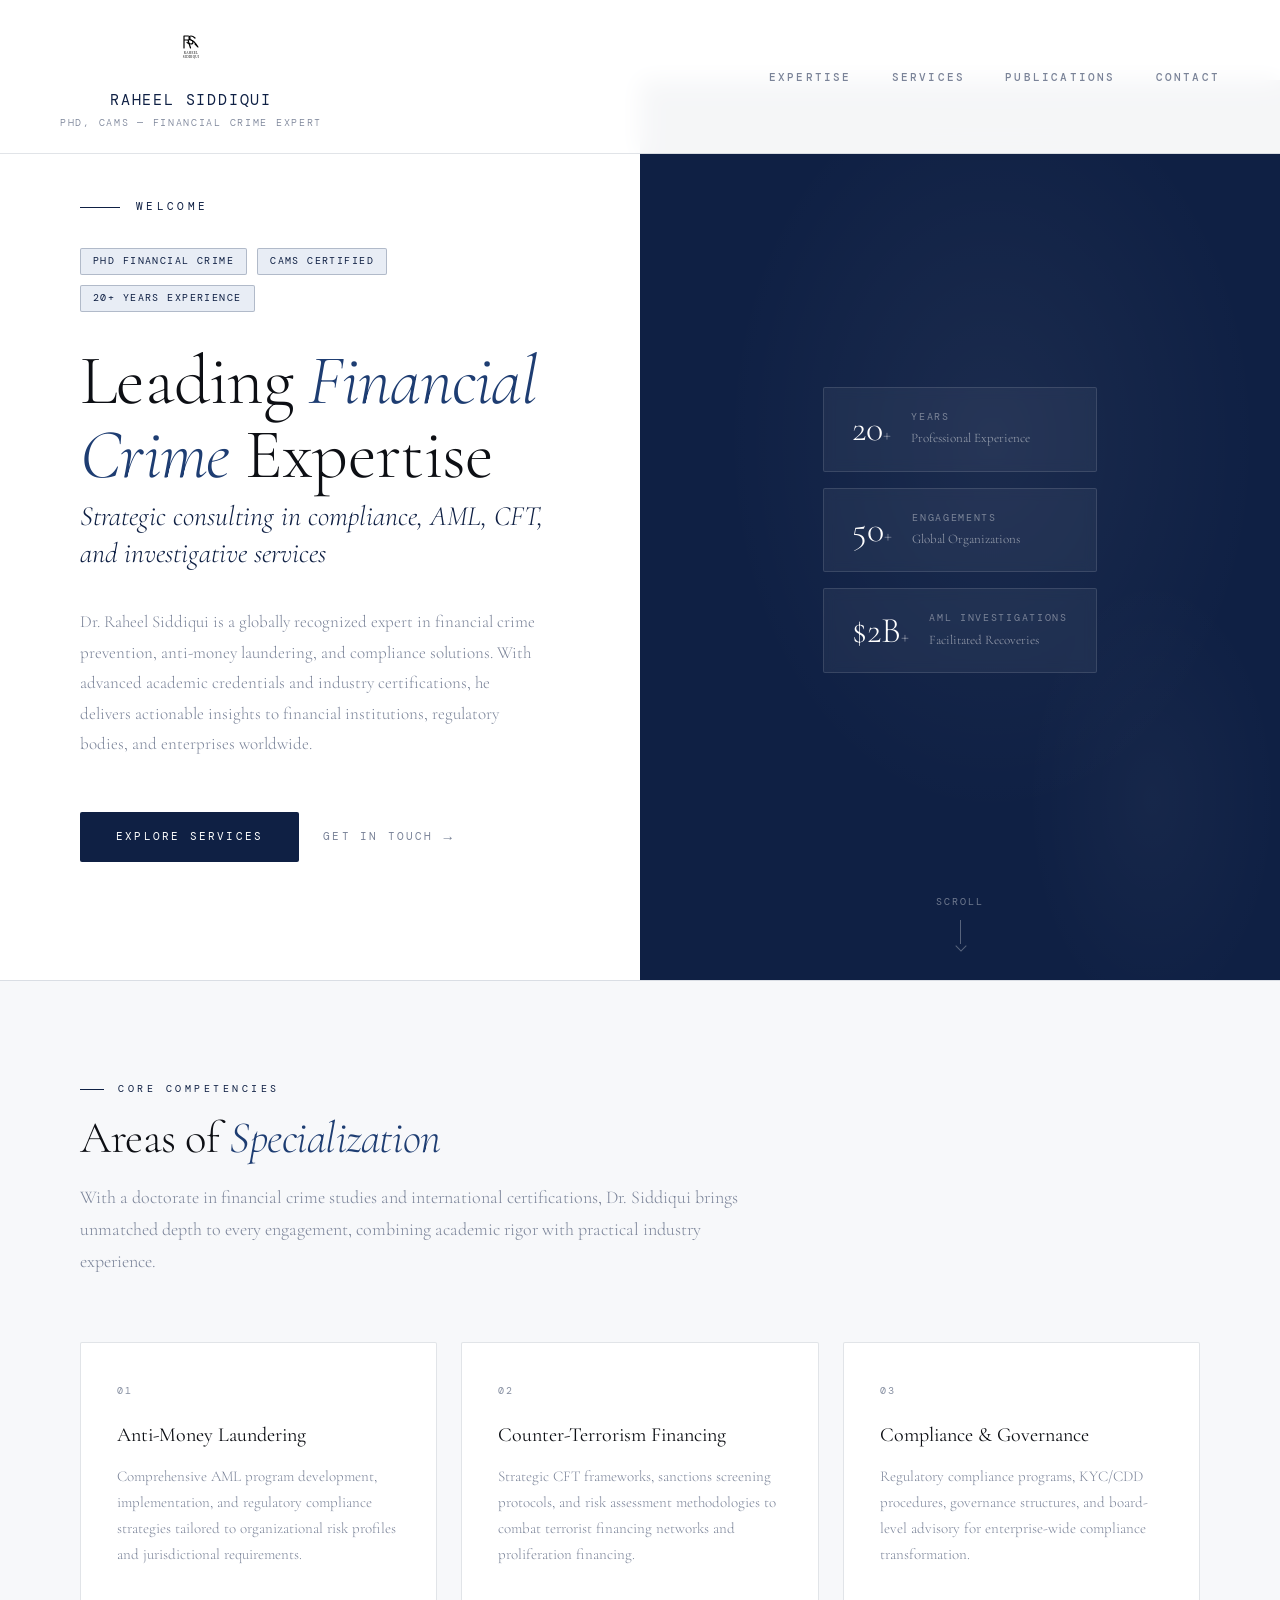
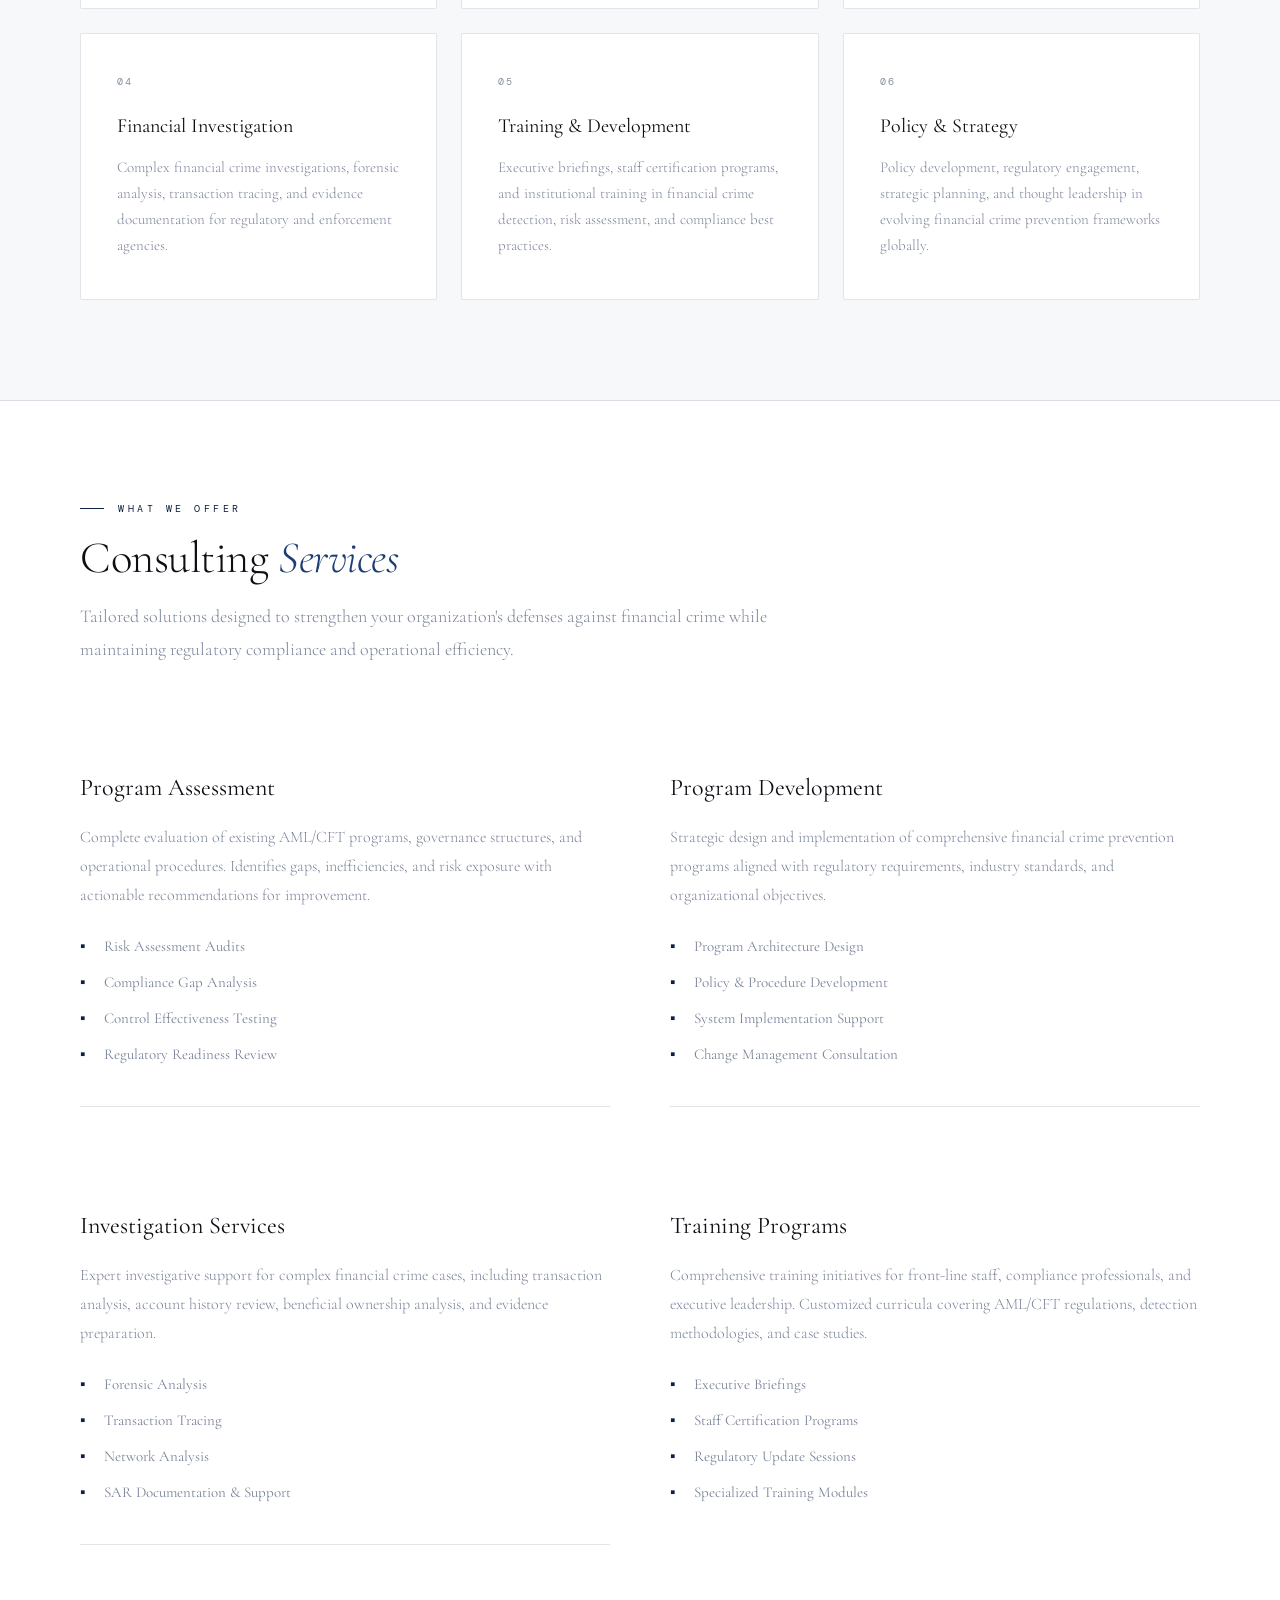
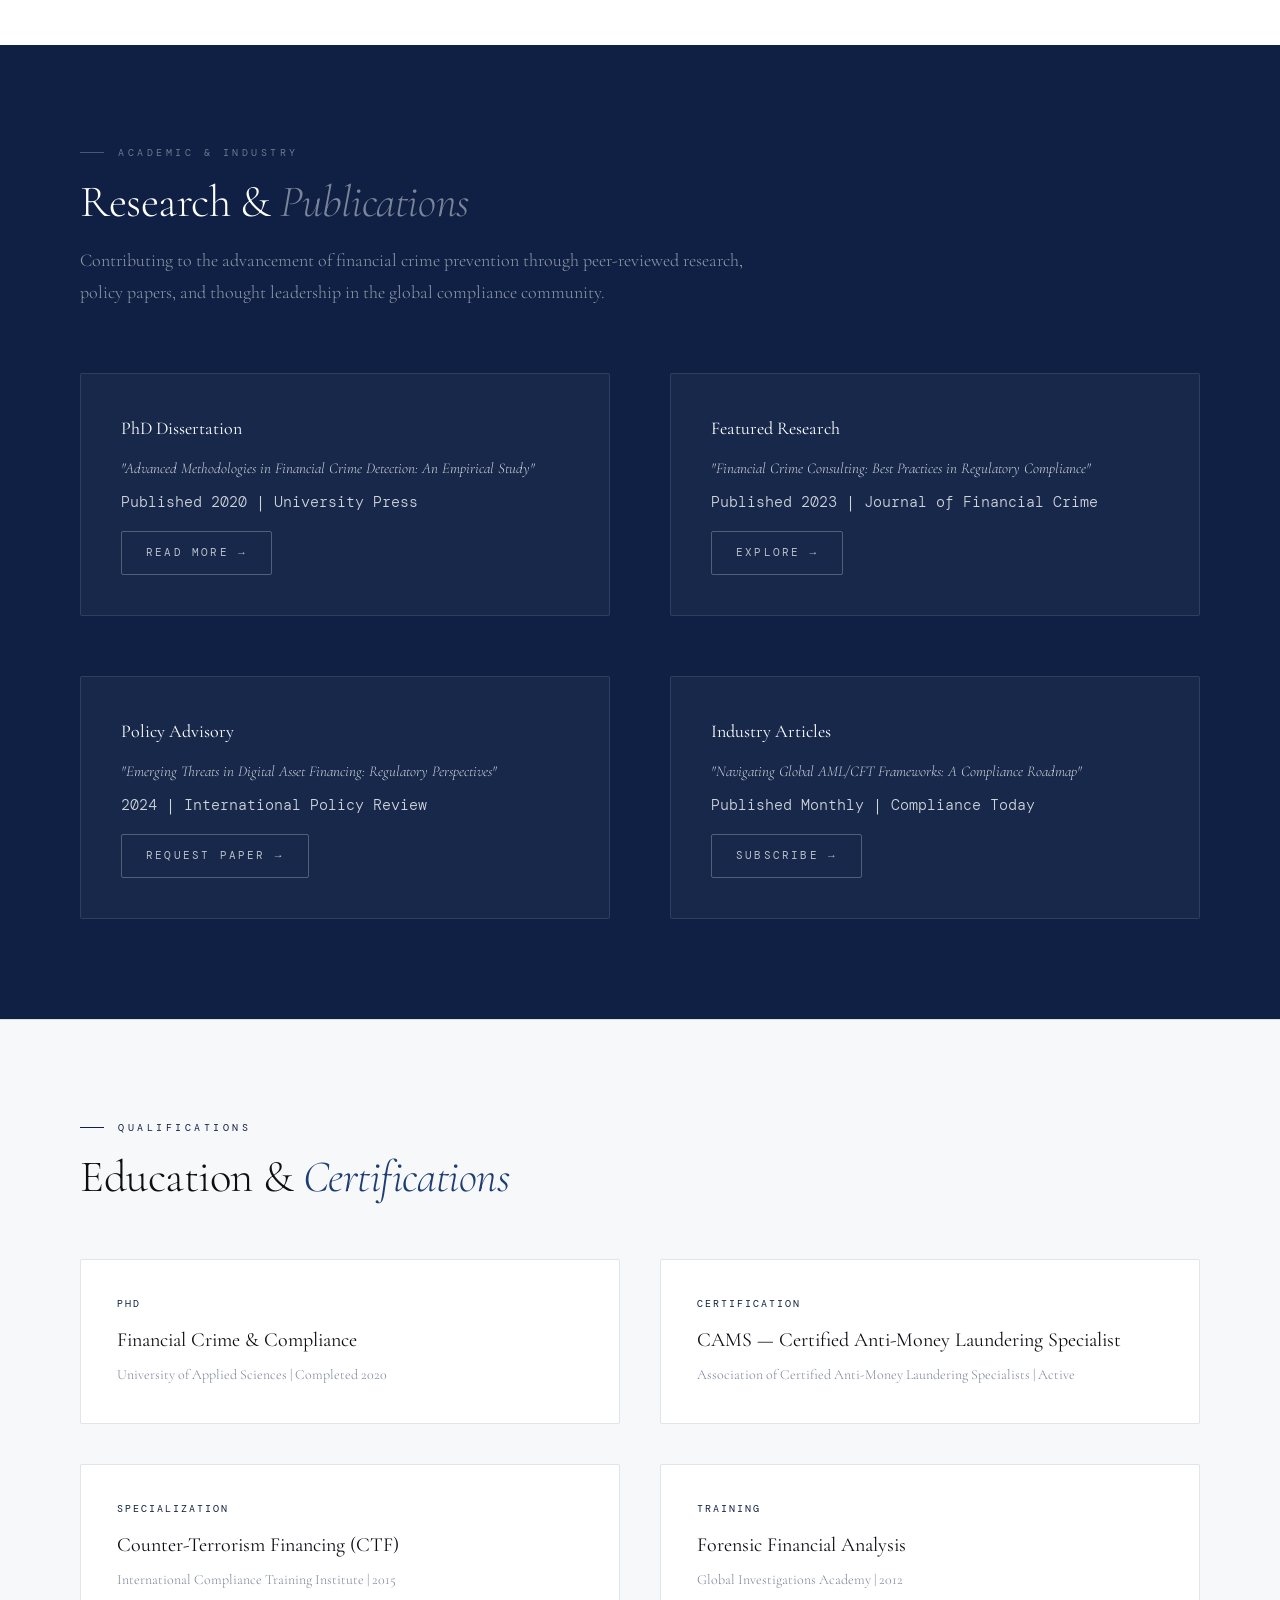
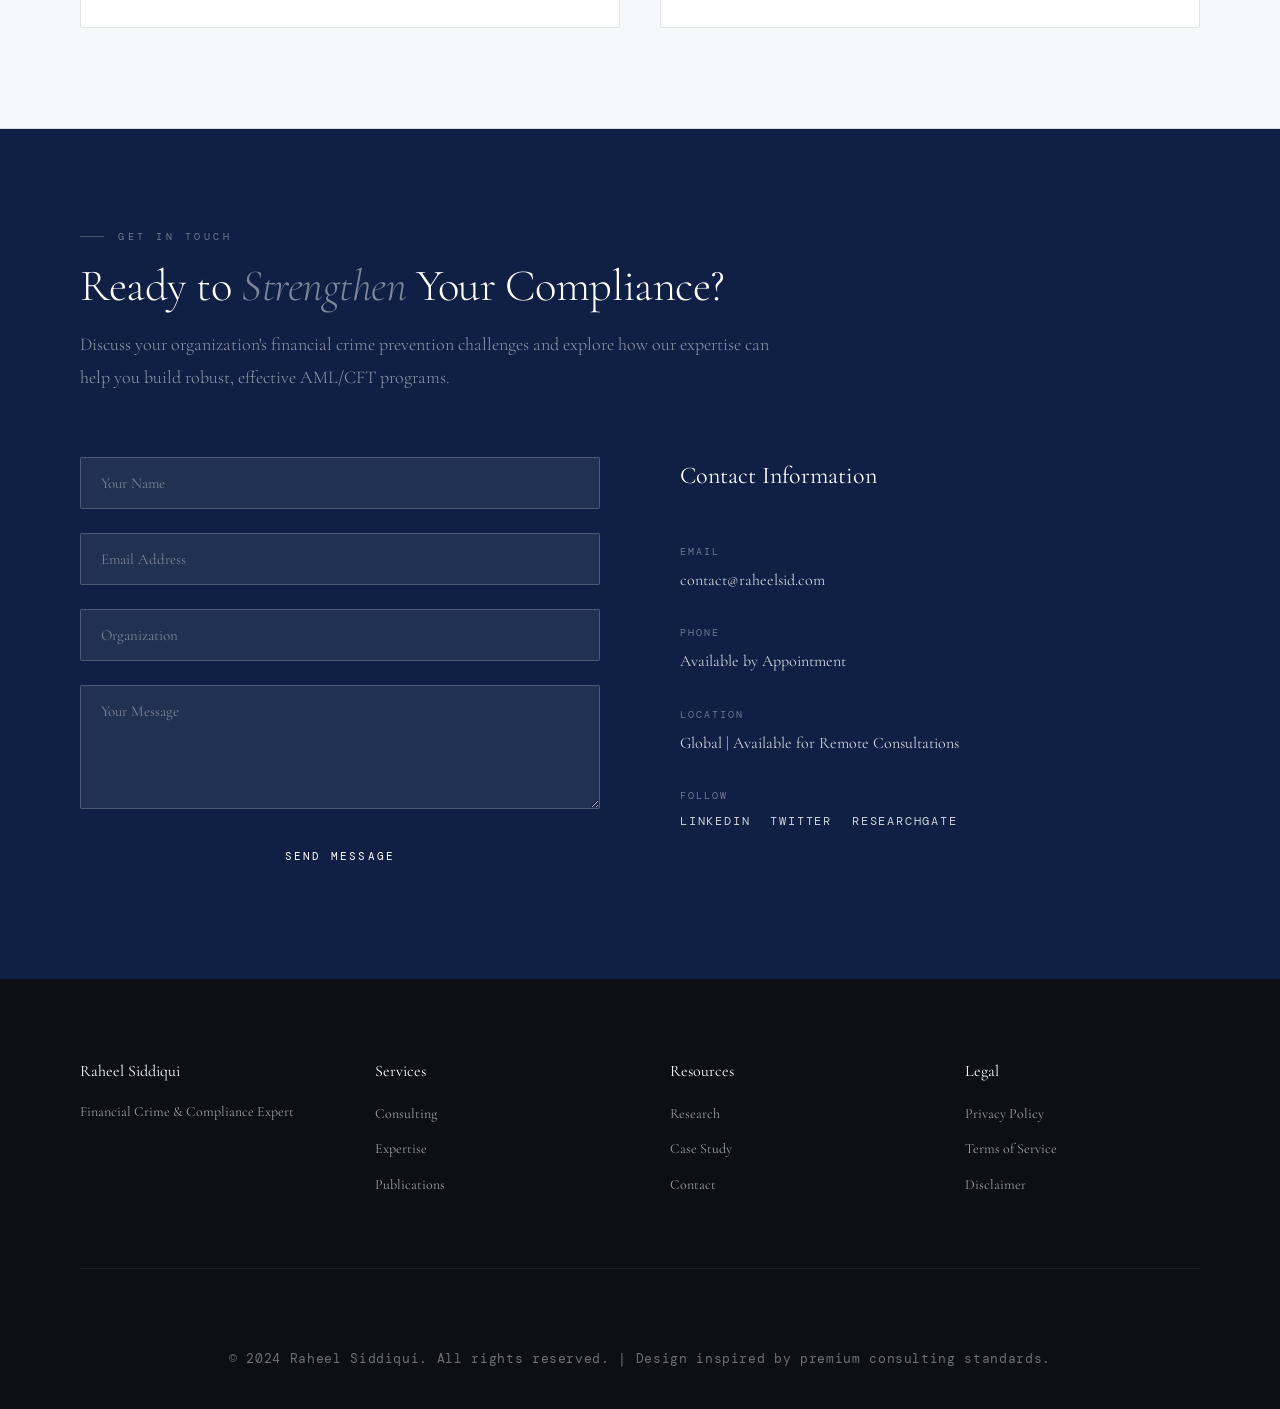
==== index.html @ c20b447f "Add SVG logo and update image reference" ====
<!DOCTYPE html>
<html lang="en">
<head>
<meta charset="UTF-8">
<meta name="viewport" content="width=device-width, initial-scale=1.0">
<title>Raheel Siddiqui — PhD, CAMS | Financial Crime & Compliance Expert</title>
<link href="https://fonts.googleapis.com/css2?family=Cormorant+Garamond:ital,wght@0,300;0,400;0,600;1,300;1,400&family=DM+Mono:wght@300;400&display=swap" rel="stylesheet">
<link rel="stylesheet" href="styles.css">
</head>
<body>

<!-- ═══════════════════════ NAVIGATION ═══════════════════════ -->
<nav class="navbar">
  <div class="nav-logo-block">
    <a href="#" class="logo-link">
      <img src="./images/logo.svg" alt="Raheel Siddiqui Logo" class="nav-logo-image">
    </a>
    <div class="nav-name">Raheel Siddiqui</div>
    <div class="nav-title">PhD, CAMS — Financial Crime Expert</div>
  </div>
  <ul class="nav-links">
    <li><a href="#expertise">Expertise</a></li>
    <li><a href="#services">Services</a></li>
    <li><a href="#publications">Publications</a></li>
    <li><a href="#contact">Contact</a></li>
  </ul>
</nav>

<!-- ═══════════════════════ HERO SECTION ═══════════════════════ -->
<section class="hero">
  <div class="hero-left">
    <div class="hero-eyebrow">
      <span>Welcome</span>
    </div>
    
    <div class="hero-credential-row">
      <span class="cred-pill">PhD Financial Crime</span>
      <span class="cred-pill">CAMS Certified</span>
      <span class="cred-pill">20+ Years Experience</span>
    </div>

    <h1>Leading <em>Financial Crime</em> Expertise</h1>
    
    <p class="hero-title-line">Strategic consulting in compliance, AML, CFT, and investigative services</p>
    
    <p class="hero-desc">
      Dr. Raheel Siddiqui is a globally recognized expert in financial crime prevention, anti-money laundering, and compliance solutions. With advanced academic credentials and industry certifications, he delivers actionable insights to financial institutions, regulatory bodies, and enterprises worldwide.
    </p>

    <div class="hero-cta-group">
      <a href="#services" class="btn-primary">Explore Services</a>
      <a href="#contact" class="btn-secondary">Get in Touch</a>
    </div>
  </div>

  <div class="hero-right">
    <div class="hero-visual"></div>
    <div class="hero-stats">
      <div class="stat-card">
        <div class="stat-val">20<span>+</span></div>
        <div class="stat-info">
          <div class="stat-label">Years</div>
          <div class="stat-sub">Professional Experience</div>
        </div>
      </div>
      <div class="stat-card">
        <div class="stat-val">50<span>+</span></div>
        <div class="stat-info">
          <div class="stat-label">Engagements</div>
          <div class="stat-sub">Global Organizations</div>
        </div>
      </div>
      <div class="stat-card">
        <div class="stat-val">$2B<span>+</span></div>
        <div class="stat-info">
          <div class="stat-label">AML Investigations</div>
          <div class="stat-sub">Facilitated Recoveries</div>
        </div>
      </div>
    </div>
    <div class="scroll-hint">
      <span>Scroll</span>
      <div class="scroll-arrow"></div>
    </div>
  </div>
</section>

<!-- ═══════════════════════ EXPERTISE SECTION ═══════════════════════ -->
<section id="expertise" class="section section-alt">
  <div class="section-label">Core Competencies</div>
  <h2>Areas of <em>Specialization</em></h2>
  <p class="section-intro">
    With a doctorate in financial crime studies and international certifications, Dr. Siddiqui brings unmatched depth to every engagement, combining academic rigor with practical industry experience.
  </p>

  <div class="three-col">
    <div class="info-card">
      <div class="info-card-num">01</div>
      <h3>Anti-Money Laundering</h3>
      <p>Comprehensive AML program development, implementation, and regulatory compliance strategies tailored to organizational risk profiles and jurisdictional requirements.</p>
    </div>

    <div class="info-card">
      <div class="info-card-num">02</div>
      <h3>Counter-Terrorism Financing</h3>
      <p>Strategic CFT frameworks, sanctions screening protocols, and risk assessment methodologies to combat terrorist financing networks and proliferation financing.</p>
    </div>

    <div class="info-card">
      <div class="info-card-num">03</div>
      <h3>Compliance & Governance</h3>
      <p>Regulatory compliance programs, KYC/CDD procedures, governance structures, and board-level advisory for enterprise-wide compliance transformation.</p>
    </div>

    <div class="info-card">
      <div class="info-card-num">04</div>
      <h3>Financial Investigation</h3>
      <p>Complex financial crime investigations, forensic analysis, transaction tracing, and evidence documentation for regulatory and enforcement agencies.</p>
    </div>

    <div class="info-card">
      <div class="info-card-num">05</div>
      <h3>Training & Development</h3>
      <p>Executive briefings, staff certification programs, and institutional training in financial crime detection, risk assessment, and compliance best practices.</p>
    </div>

    <div class="info-card">
      <div class="info-card-num">06</div>
      <h3>Policy & Strategy</h3>
      <p>Policy development, regulatory engagement, strategic planning, and thought leadership in evolving financial crime prevention frameworks globally.</p>
    </div>
  </div>
</section>

<!-- ═══════════════════════ SERVICES SECTION ═══════════════════════ -->
<section id="services" class="section">
  <div class="section-label">What We Offer</div>
  <h2>Consulting <em>Services</em></h2>
  <p class="section-intro">
    Tailored solutions designed to strengthen your organization's defenses against financial crime while maintaining regulatory compliance and operational efficiency.
  </p>

  <div class="two-col">
    <div class="service-block">
      <h3>Program Assessment</h3>
      <p>Complete evaluation of existing AML/CFT programs, governance structures, and operational procedures. Identifies gaps, inefficiencies, and risk exposure with actionable recommendations for improvement.</p>
      <ul class="service-list">
        <li>Risk Assessment Audits</li>
        <li>Compliance Gap Analysis</li>
        <li>Control Effectiveness Testing</li>
        <li>Regulatory Readiness Review</li>
      </ul>
    </div>

    <div class="service-block">
      <h3>Program Development</h3>
      <p>Strategic design and implementation of comprehensive financial crime prevention programs aligned with regulatory requirements, industry standards, and organizational objectives.</p>
      <ul class="service-list">
        <li>Program Architecture Design</li>
        <li>Policy & Procedure Development</li>
        <li>System Implementation Support</li>
        <li>Change Management Consultation</li>
      </ul>
    </div>

    <div class="service-block">
      <h3>Investigation Services</h3>
      <p>Expert investigative support for complex financial crime cases, including transaction analysis, account history review, beneficial ownership analysis, and evidence preparation.</p>
      <ul class="service-list">
        <li>Forensic Analysis</li>
        <li>Transaction Tracing</li>
        <li>Network Analysis</li>
        <li>SAR Documentation & Support</li>
      </ul>
    </div>

    <div class="service-block">
      <h3>Training Programs</h3>
      <p>Comprehensive training initiatives for front-line staff, compliance professionals, and executive leadership. Customized curricula covering AML/CFT regulations, detection methodologies, and case studies.</p>
      <ul class="service-list">
        <li>Executive Briefings</li>
        <li>Staff Certification Programs</li>
        <li>Regulatory Update Sessions</li>
        <li>Specialized Training Modules</li>
      </ul>
    </div>
  </div>
</section>

<!-- ═══════════════════════ PUBLICATIONS SECTION ═══════════════════════ -->
<section id="publications" class="section section-navy">
  <div class="section-label light">Academic & Industry</div>
  <h2 class="light">Research & <em>Publications</em></h2>
  <p class="section-intro light">
    Contributing to the advancement of financial crime prevention through peer-reviewed research, policy papers, and thought leadership in the global compliance community.
  </p>

  <div class="two-col">
    <div class="pub-card">
      <h3>PhD Dissertation</h3>
      <p><em>"Advanced Methodologies in Financial Crime Detection: An Empirical Study"</em></p>
      <p class="pub-meta">Published 2020 | University Press</p>
      <a href="dissertation.html" class="btn-outline">Read More →</a>
    </div>

    <div class="pub-card">
      <h3>Featured Research</h3>
      <p><em>"Financial Crime Consulting: Best Practices in Regulatory Compliance"</em></p>
      <p class="pub-meta">Published 2023 | Journal of Financial Crime</p>
      <a href="financial-crime-consulting.html" class="btn-outline">Explore →</a>
    </div>

    <div class="pub-card">
      <h3>Policy Advisory</h3>
      <p><em>"Emerging Threats in Digital Asset Financing: Regulatory Perspectives"</em></p>
      <p class="pub-meta">2024 | International Policy Review</p>
      <a href="#contact" class="btn-outline">Request Paper →</a>
    </div>

    <div class="pub-card">
      <h3>Industry Articles</h3>
      <p><em>"Navigating Global AML/CFT Frameworks: A Compliance Roadmap"</em></p>
      <p class="pub-meta">Published Monthly | Compliance Today</p>
      <a href="#contact" class="btn-outline">Subscribe →</a>
    </div>
  </div>
</section>

<!-- ═══════════════════════ CREDENTIALS SECTION ═══════════════════════ -->
<section class="section section-alt">
  <div class="section-label">Qualifications</div>
  <h2>Education & <em>Certifications</em></h2>

  <div class="credentials-grid">
    <div class="cred-item">
      <div class="cred-type">PhD</div>
      <h3>Financial Crime & Compliance</h3>
      <p>University of Applied Sciences | Completed 2020</p>
    </div>

    <div class="cred-item">
      <div class="cred-type">Certification</div>
      <h3>CAMS — Certified Anti-Money Laundering Specialist</h3>
      <p>Association of Certified Anti-Money Laundering Specialists | Active</p>
    </div>

    <div class="cred-item">
      <div class="cred-type">Specialization</div>
      <h3>Counter-Terrorism Financing (CTF)</h3>
      <p>International Compliance Training Institute | 2015</p>
    </div>

    <div class="cred-item">
      <div class="cred-type">Training</div>
      <h3>Forensic Financial Analysis</h3>
      <p>Global Investigations Academy | 2012</p>
    </div>
  </div>
</section>

<!-- ═══════════════════════ CONTACT SECTION ═══════════════════════ -->
<section id="contact" class="section section-navy">
  <div class="section-label light">Get In Touch</div>
  <h2 class="light">Ready to <em>Strengthen</em> Your Compliance?</h2>
  <p class="section-intro light">
    Discuss your organization's financial crime prevention challenges and explore how our expertise can help you build robust, effective AML/CFT programs.
  </p>

  <div class="contact-container">
    <form class="contact-form" id="contactForm">
      <div class="form-group">
        <input type="text" placeholder="Your Name" required aria-label="Name">
      </div>
      <div class="form-group">
        <input type="email" placeholder="Email Address" required aria-label="Email">
      </div>
      <div class="form-group">
        <input type="text" placeholder="Organization" aria-label="Organization">
      </div>
      <div class="form-group">
        <textarea placeholder="Your Message" rows="5" aria-label="Message"></textarea>
      </div>
      <button type="submit" class="btn-primary">Send Message</button>
    </form>

    <div class="contact-info">
      <h3>Contact Information</h3>
      <div class="info-item">
        <span class="label">Email</span>
        <a href="mailto:contact@raheelsid.com">contact@raheelsid.com</a>
      </div>
      <div class="info-item">
        <span class="label">Phone</span>
        <a href="tel:+1-000-000-0000">Available by Appointment</a>
      </div>
      <div class="info-item">
        <span class="label">Location</span>
        <p>Global | Available for Remote Consultations</p>
      </div>
      <div class="info-item">
        <span class="label">Follow</span>
        <div class="social-links">
          <a href="#" aria-label="LinkedIn">LinkedIn</a>
          <a href="#" aria-label="Twitter">Twitter</a>
          <a href="#" aria-label="ResearchGate">ResearchGate</a>
        </div>
      </div>
    </div>
  </div>
</section>

<!-- ═══════════════════════ FOOTER ═══════════════════════ -->
<footer class="footer">
  <div class="footer-content">
    <div class="footer-col">
      <h4>Raheel Siddiqui</h4>
      <p>Financial Crime & Compliance Expert</p>
    </div>
    <div class="footer-col">
      <h4>Services</h4>
      <ul>
        <li><a href="#services">Consulting</a></li>
        <li><a href="#expertise">Expertise</a></li>
        <li><a href="#publications">Publications</a></li>
      </ul>
    </div>
    <div class="footer-col">
      <h4>Resources</h4>
      <ul>
        <li><a href="dissertation.html">Research</a></li>
        <li><a href="financial-crime-consulting.html">Case Study</a></li>
        <li><a href="#contact">Contact</a></li>
      </ul>
    </div>
    <div class="footer-col">
      <h4>Legal</h4>
      <ul>
        <li><a href="#privacy">Privacy Policy</a></li>
        <li><a href="#terms">Terms of Service</a></li>
        <li><a href="#disclaimer">Disclaimer</a></li>
      </ul>
    </div>
  </div>
  <div class="footer-bottom">
    <p>&copy; 2024 Raheel Siddiqui. All rights reserved. | Design inspired by premium consulting standards.</p>
  </div>
</footer>

<script src="script.js"></script>
</body>
</html>
---- styles.css ----
/* ════════════════════════════════════════════════════════════════════════════ */
/* RAHEELSID.COM PROFESSIONAL WEBSITE STYLES */
/* ════════════════════════════════════════════════════════════════════════════ */

/* ──────────────────────── COLOR PALETTE ────────────────────────── */
:root {
  --white: #ffffff;
  --off-white: #f7f8fa;
  --light-gray: #eef0f4;
  --mid-gray: #c8cdd8;
  --muted: #7a8398;
  --black: #0d0f14;
  --navy: #0f2044;
  --navy-mid: #1a3360;
  --navy-light: #1e3d72;
  --navy-pale: #e8edf5;
  --accent: #d4af37;
  --rule: rgba(15, 32, 68, 0.12);
}

/* ──────────────────────── RESET & BASE ────────────────────────── */
*, *::before, *::after {
  box-sizing: border-box;
  margin: 0;
  padding: 0;
}

html {
  scroll-behavior: smooth;
}

body {
  background-color: var(--white);
  color: var(--black);
  font-family: 'Cormorant Garamond', Georgia, serif;
  overflow-x: hidden;
  cursor: default;
  line-height: 1.6;
}

/* ──────────────────────── NAVIGATION ────────────────────────── */
.navbar {
  position: fixed;
  top: 0;
  left: 0;
  right: 0;
  z-index: 100;
  display: flex;
  justify-content: space-between;
  align-items: center;
  padding: 22px 60px;
  background: rgba(255, 255, 255, 0.96);
  backdrop-filter: blur(12px);
  border-bottom: 1px solid var(--rule);
}

.nav-logo-block {
  display: flex;
  flex-direction: column;
  align-items: center;
  gap: 8px;
}

.logo-link {
  display: inline-block;
  margin-bottom: 4px;
  transition: opacity 0.3s ease;
}

.logo-link:hover {
  opacity: 0.8;
}

.nav-logo-image {
  height: 50px;
  width: auto;
  max-width: 60px;
  object-fit: contain;
}

.nav-name {
  font-size: 15px;
  letter-spacing: 0.12em;
  text-transform: uppercase;
  color: var(--navy);
  font-family: 'DM Mono', monospace;
  font-weight: 400;
  line-height: 1;
}

.nav-title {
  font-family: 'DM Mono', monospace;
  font-size: 9.5px;
  letter-spacing: 0.18em;
  text-transform: uppercase;
  color: var(--muted);
  font-weight: 300;
}

.nav-links {
  display: flex;
  gap: 40px;
  list-style: none;
}

.nav-links a {
  font-family: 'DM Mono', monospace;
  font-size: 11px;
  letter-spacing: 0.2em;
  text-transform: uppercase;
  color: var(--muted);
  text-decoration: none;
  transition: color 0.3s, transform 0.2s;
}

.nav-links a:hover {
  color: var(--navy);
  transform: translateY(-2px);
}

/* ──────────────────────── HERO SECTION ────────────────────────── */
.hero {
  min-height: 100vh;
  display: grid;
  grid-template-columns: 1fr 1fr;
  position: relative;
  overflow: hidden;
  margin-top: 80px;
}

.hero-left {
  display: flex;
  flex-direction: column;
  justify-content: center;
  padding: 100px 80px;
  background: var(--white);
  position: relative;
  z-index: 2;
}

.hero-eyebrow {
  font-family: 'DM Mono', monospace;
  font-size: 11px;
  letter-spacing: 0.3em;
  text-transform: uppercase;
  color: var(--navy);
  margin-bottom: 32px;
  display: flex;
  align-items: center;
  gap: 16px;
}

.hero-eyebrow::before {
  content: '';
  display: block;
  width: 40px;
  height: 1px;
  background: var(--navy);
}

.hero-credential-row {
  display: flex;
  gap: 10px;
  flex-wrap: wrap;
  margin-bottom: 32px;
}

.cred-pill {
  font-family: 'DM Mono', monospace;
  font-size: 9.5px;
  letter-spacing: 0.15em;
  text-transform: uppercase;
  color: var(--navy);
  border: 1px solid rgba(15, 32, 68, 0.25);
  padding: 5px 12px;
  background: var(--navy-pale);
  border-radius: 2px;
}

h1 {
  font-size: clamp(44px, 5.5vw, 80px);
  font-weight: 300;
  line-height: 1.05;
  letter-spacing: -0.01em;
  margin-bottom: 6px;
  color: var(--black);
}

h1 em {
  font-style: italic;
  color: var(--navy-light);
}

.hero-title-line {
  font-size: clamp(18px, 2.2vw, 28px);
  font-weight: 300;
  font-style: italic;
  line-height: 1.3;
  margin-bottom: 36px;
  color: var(--navy);
  font-family: 'Cormorant Garamond', serif;
}

.hero-desc {
  font-size: 17px;
  line-height: 1.8;
  color: var(--muted);
  max-width: 460px;
  font-weight: 300;
  margin-bottom: 52px;
}

.hero-cta-group {
  display: flex;
  gap: 24px;
  align-items: center;
  flex-wrap: wrap;
}

.btn-primary {
  background: var(--navy);
  color: var(--white);
  font-family: 'DM Mono', monospace;
  font-size: 11px;
  letter-spacing: 0.2em;
  text-transform: uppercase;
  padding: 16px 36px;
  border: none;
  cursor: pointer;
  text-decoration: none;
  display: inline-block;
  transition: background 0.3s, transform 0.2s, box-shadow 0.3s;
  border-radius: 2px;
}

.btn-primary:hover {
  background: var(--navy-light);
  transform: translateY(-2px);
  box-shadow: 0 8px 24px rgba(15, 32, 68, 0.15);
}

.btn-secondary {
  font-family: 'DM Mono', monospace;
  font-size: 11px;
  letter-spacing: 0.2em;
  text-transform: uppercase;
  color: var(--muted);
  text-decoration: none;
  display: flex;
  align-items: center;
  gap: 10px;
  transition: color 0.3s;
}

.btn-secondary:hover {
  color: var(--navy);
}

.btn-secondary::after {
  content: '→';
  font-size: 14px;
  transition: transform 0.2s;
}

.btn-secondary:hover::after {
  transform: translateX(4px);
}

/* ──────────────────────── HERO RIGHT ────────────────────────── */
.hero-right {
  position: relative;
  overflow: hidden;
  background: var(--navy);
  display: flex;
  flex-direction: column;
  justify-content: center;
  align-items: center;
}

.hero-visual {
  position: absolute;
  inset: 0;
  background:
    radial-gradient(ellipse 70% 70% at 55% 40%, rgba(255, 255, 255, 0.05) 0%, transparent 60%),
    radial-gradient(ellipse 40% 50% at 80% 80%, rgba(255, 255, 255, 0.03) 0%, transparent 50%);
}

.hero-svg {
  position: absolute;
  inset: 0;
  width: 100%;
  height: 100%;
  opacity: 0.13;
}

.hero-stats {
  position: relative;
  display: flex;
  flex-direction: column;
  gap: 16px;
  padding: 60px 48px;
  z-index: 2;
}

.stat-card {
  width: 100%;
  max-width: 300px;
  border: 1px solid rgba(255, 255, 255, 0.12);
  padding: 22px 28px;
  background: rgba(255, 255, 255, 0.05);
  backdrop-filter: blur(6px);
  display: flex;
  align-items: center;
  gap: 20px;
  animation: float 7s ease-in-out infinite;
  border-radius: 2px;
}

.stat-card:nth-child(2) {
  animation-delay: -2.3s;
}

.stat-card:nth-child(3) {
  animation-delay: -4.6s;
}

@keyframes float {
  0%, 100% {
    transform: translateY(0);
  }
  50% {
    transform: translateY(-6px);
  }
}

.stat-val {
  font-size: 36px;
  font-weight: 300;
  color: var(--white);
  line-height: 1;
  white-space: nowrap;
}

.stat-val span {
  font-size: 20px;
  color: rgba(255, 255, 255, 0.45);
}

.stat-label {
  font-family: 'DM Mono', monospace;
  font-size: 9.5px;
  letter-spacing: 0.18em;
  text-transform: uppercase;
  color: rgba(255, 255, 255, 0.4);
  margin-bottom: 3px;
}

.stat-sub {
  font-size: 13px;
  color: rgba(255, 255, 255, 0.55);
  font-weight: 300;
}

.scroll-hint {
  position: absolute;
  bottom: 36px;
  left: 50%;
  transform: translateX(-50%);
  display: flex;
  flex-direction: column;
  align-items: center;
  gap: 10px;
  font-family: 'DM Mono', monospace;
  font-size: 10px;
  letter-spacing: 0.2em;
  text-transform: uppercase;
  color: rgba(255, 255, 255, 0.4);
  animation: bounce 2s infinite;
}

@keyframes bounce {
  0%, 100% {
    transform: translateX(-50%) translateY(0);
  }
  50% {
    transform: translateX(-50%) translateY(-8px);
  }
}

.scroll-arrow {
  width: 1px;
  height: 24px;
  background: rgba(255, 255, 255, 0.3);
  position: relative;
}

.scroll-arrow::after {
  content: '';
  position: absolute;
  bottom: -6px;
  left: -3px;
  width: 8px;
  height: 8px;
  border: 1px solid rgba(255, 255, 255, 0.3);
  border-top: none;
  border-left: none;
  transform: rotate(45deg);
}

/* ──────────────────────── SECTIONS ────────────────────────── */
.section {
  padding: 100px 80px;
}

.section-alt {
  background: var(--off-white);
  border-top: 1px solid var(--rule);
  border-bottom: 1px solid var(--rule);
}

.section-navy {
  background: var(--navy);
}

.section-label {
  font-family: 'DM Mono', monospace;
  font-size: 10px;
  letter-spacing: 0.35em;
  text-transform: uppercase;
  color: var(--navy);
  margin-bottom: 16px;
  display: flex;
  align-items: center;
  gap: 14px;
}

.section-label::before {
  content: '';
  display: block;
  width: 24px;
  height: 1px;
  background: var(--navy);
}

.section-label.light {
  color: rgba(255, 255, 255, 0.4);
}

.section-label.light::before {
  background: rgba(255, 255, 255, 0.25);
}

h2 {
  font-size: clamp(30px, 3.5vw, 50px);
  font-weight: 300;
  line-height: 1.15;
  letter-spacing: -0.01em;
  margin-bottom: 16px;
  color: var(--black);
}

h2 em {
  font-style: italic;
  color: var(--navy-light);
}

h2.light {
  color: var(--white);
}

h2.light em {
  color: rgba(255, 255, 255, 0.45);
}

.section-intro {
  font-size: 18px;
  line-height: 1.8;
  color: var(--muted);
  font-weight: 300;
  max-width: 700px;
  margin-bottom: 64px;
}

.section-intro.light {
  color: rgba(255, 255, 255, 0.55);
}

/* ──────────────────────── GRID LAYOUTS ────────────────────────── */
.two-col {
  display: grid;
  grid-template-columns: 1fr 1fr;
  gap: 60px;
  margin-top: 56px;
}

.three-col {
  display: grid;
  grid-template-columns: repeat(3, 1fr);
  gap: 24px;
  margin-top: 56px;
}

/* ──────────────────────── INFO CARDS ────────────────────────── */
.info-card {
  padding: 40px 36px;
  border: 1px solid var(--rule);
  background: var(--white);
  position: relative;
  overflow: hidden;
  transition: background 0.3s, transform 0.3s;
  border-radius: 2px;
}

.info-card::before {
  content: '';
  position: absolute;
  top: 0;
  left: 0;
  width: 100%;
  height: 3px;
  background: linear-gradient(to right, var(--navy), transparent);
  transform: scaleX(0);
  transform-origin: left;
  transition: transform 0.4s;
}

.info-card:hover {
  background: var(--navy-pale);
  transform: translateY(-4px);
}

.info-card:hover::before {
  transform: scaleX(1);
}

.info-card-num {
  font-family: 'DM Mono', monospace;
  font-size: 10px;
  letter-spacing: 0.2em;
  color: var(--navy);
  opacity: 0.5;
  margin-bottom: 20px;
}

.info-card h3 {
  font-size: 20px;
  font-weight: 400;
  margin-bottom: 12px;
  color: var(--black);
}

.info-card p {
  font-size: 15px;
  line-height: 1.75;
  color: var(--muted);
  font-weight: 300;
}

/* ──────────────────────── SERVICE BLOCKS ────────────────────────── */
.service-block {
  padding: 40px 0;
  border-bottom: 1px solid var(--rule);
}

.service-block:last-child {
  border-bottom: none;
}

.service-block h3 {
  font-size: 24px;
  font-weight: 400;
  margin-bottom: 16px;
  color: var(--black);
}

.service-block p {
  font-size: 16px;
  line-height: 1.8;
  color: var(--muted);
  margin-bottom: 24px;
  font-weight: 300;
}

.service-list {
  list-style: none;
  display: flex;
  flex-direction: column;
  gap: 12px;
}

.service-list li {
  font-size: 15px;
  color: var(--muted);
  padding-left: 24px;
  position: relative;
}

.service-list li::before {
  content: '▪';
  position: absolute;
  left: 0;
  color: var(--navy);
}

/* ──────────────────────── PUBLICATIONS ────────────────────────── */
.pub-card {
  padding: 40px;
  border: 1px solid rgba(255, 255, 255, 0.1);
  background: rgba(255, 255, 255, 0.04);
  border-radius: 2px;
  transition: background 0.3s;
}

.pub-card:hover {
  background: rgba(255, 255, 255, 0.08);
}

.pub-card h3 {
  font-size: 18px;
  font-weight: 400;
  margin-bottom: 12px;
  color: var(--white);
}

.pub-card p {
  font-size: 15px;
  line-height: 1.75;
  color: rgba(255, 255, 255, 0.8);
  font-weight: 300;
  margin-bottom: 8px;
}

.pub-meta {
  font-family: 'DM Mono', monospace;
  font-size: 9px;
  color: rgba(255, 255, 255, 0.4);
  margin-bottom: 16px !important;
}

.btn-outline {
  border: 1px solid rgba(255, 255, 255, 0.25);
  color: rgba(255, 255, 255, 0.7);
  font-family: 'DM Mono', monospace;
  font-size: 11px;
  letter-spacing: 0.2em;
  text-transform: uppercase;
  padding: 12px 24px;
  text-decoration: none;
  display: inline-flex;
  align-items: center;
  gap: 8px;
  transition: border-color 0.3s, color 0.3s;
  border-radius: 2px;
  background: transparent;
  cursor: pointer;
}

.btn-outline:hover {
  border-color: rgba(255, 255, 255, 0.6);
  color: var(--white);
}

/* ──────────────────────── CREDENTIALS ────────────────────────── */
.credentials-grid {
  display: grid;
  grid-template-columns: repeat(2, 1fr);
  gap: 40px;
  margin-top: 56px;
}

.cred-item {
  padding: 36px;
  border: 1px solid var(--rule);
  background: var(--white);
  border-radius: 2px;
}

.cred-type {
  font-family: 'DM Mono', monospace;
  font-size: 10px;
  letter-spacing: 0.2em;
  text-transform: uppercase;
  color: var(--navy);
  margin-bottom: 12px;
}

.cred-item h3 {
  font-size: 20px;
  font-weight: 400;
  margin-bottom: 8px;
  color: var(--black);
}

.cred-item p {
  font-size: 14px;
  color: var(--muted);
  font-weight: 300;
}

/* ──────────────────────── CONTACT SECTION ────────────────────────── */
.contact-container {
  display: grid;
  grid-template-columns: 1fr 1fr;
  gap: 80px;
  margin-top: 56px;
}

.contact-form {
  display: flex;
  flex-direction: column;
  gap: 24px;
}

.form-group {
  display: flex;
  flex-direction: column;
}

.form-group input,
.form-group textarea {
  padding: 16px 20px;
  border: 1px solid rgba(255, 255, 255, 0.2);
  background: rgba(255, 255, 255, 0.08);
  color: var(--white);
  font-family: 'Cormorant Garamond', serif;
  font-size: 15px;
  border-radius: 2px;
  transition: border-color 0.3s, background 0.3s;
}

.form-group input::placeholder,
.form-group textarea::placeholder {
  color: rgba(255, 255, 255, 0.4);
}

.form-group input:focus,
.form-group textarea:focus {
  outline: none;
  border-color: rgba(255, 255, 255, 0.5);
  background: rgba(255, 255, 255, 0.12);
}

.contact-info {
  display: flex;
  flex-direction: column;
  gap: 32px;
}

.contact-info h3 {
  font-size: 24px;
  font-weight: 400;
  color: var(--white);
  margin-bottom: 16px;
}

.info-item {
  display: flex;
  flex-direction: column;
  gap: 8px;
}

.info-item .label {
  font-family: 'DM Mono', monospace;
  font-size: 10px;
  letter-spacing: 0.2em;
  text-transform: uppercase;
  color: rgba(255, 255, 255, 0.4);
}

.info-item a,
.info-item p {
  font-size: 16px;
  color: rgba(255, 255, 255, 0.8);
  text-decoration: none;
  transition: color 0.3s;
}

.info-item a:hover {
  color: var(--white);
}

.social-links {
  display: flex;
  gap: 20px;
}

.social-links a {
  font-family: 'DM Mono', monospace;
  font-size: 12px;
  letter-spacing: 0.15em;
  text-transform: uppercase;
}

/* ──────────────────────── FOOTER ────────────────────────── */
.footer {
  background: var(--black);
  color: var(--white);
  padding: 80px 80px 40px;
}

.footer-content {
  display: grid;
  grid-template-columns: repeat(4, 1fr);
  gap: 60px;
  margin-bottom: 60px;
  border-bottom: 1px solid rgba(255, 255, 255, 0.08);
  padding-bottom: 60px;
}

.footer-col h4 {
  font-size: 16px;
  font-weight: 400;
  margin-bottom: 16px;
  color: var(--white);
}

.footer-col p,
.footer-col ul {
  list-style: none;
}

.footer-col p {
  font-size: 14px;
  color: rgba(255, 255, 255, 0.6);
  line-height: 1.6;
}

.footer-col ul li {
  margin-bottom: 10px;
}

.footer-col a {
  font-size: 14px;
  color: rgba(255, 255, 255, 0.6);
  text-decoration: none;
  transition: color 0.3s;
}

.footer-col a:hover {
  color: var(--white);
}

.footer-bottom {
  text-align: center;
  padding-top: 20px;
  font-size: 13px;
  color: rgba(255, 255, 255, 0.4);
  font-family: 'DM Mono', monospace;
  letter-spacing: 0.05em;
}

/* ──────────────────────── RESPONSIVE ────────────────────────── */
@media (max-width: 1024px) {
  .hero {
    grid-template-columns: 1fr;
    min-height: auto;
  }

  .hero-left {
    padding: 100px 60px;
  }

  .hero-right {
    min-height: 60vh;
  }

  .two-col,
  .credentials-grid {
    grid-template-columns: 1fr;
  }

  .three-col {
    grid-template-columns: repeat(2, 1fr);
  }

  .contact-container {
    grid-template-columns: 1fr;
    gap: 60px;
  }

  .footer-content {
    grid-template-columns: repeat(2, 1fr);
  }
}

@media (max-width: 768px) {
  .navbar {
    flex-direction: column;
    gap: 20px;
    padding: 16px 30px;
  }

  .nav-links {
    gap: 20px;
  }

  .section {
    padding: 60px 30px;
  }

  .section .hero-left {
    padding: 80px 30px;
  }

  h1 {
    font-size: clamp(32px, 4vw, 56px);
  }

  h2 {
    font-size: clamp(24px, 3vw, 40px);
  }

  .three-col {
    grid-template-columns: 1fr;
  }

  .credentials-grid {
    grid-template-columns: 1fr;
  }

  .footer-content {
    grid-template-columns: 1fr;
    gap: 40px;
  }

  .hero-cta-group {
    flex-direction: column;
    align-items: flex-start;
  }

  .btn-primary,
  .btn-outline {
    width: 100%;
    text-align: center;
  }
}

@media (max-width: 480px) {
  .navbar {
    padding: 12px 16px;
  }

  .nav-name {
    font-size: 12px;
  }

  .nav-title {
    font-size: 8px;
  }

  .nav-links {
    display: none;
  }

  .section {
    padding: 40px 20px;
  }

  .hero-left {
    padding: 60px 20px !important;
  }

  .hero-desc {
    max-width: 100%;
  }

  .hero-stats {
    padding: 40px 20px;
  }

  .stat-card {
    max-width: 100%;
  }

  .stat-val {
    font-size: 28px;
  }

  .contact-form {
    gap: 16px;
  }

  .form-group input,
  .form-group textarea {
    padding: 12px 16px;
  }
}
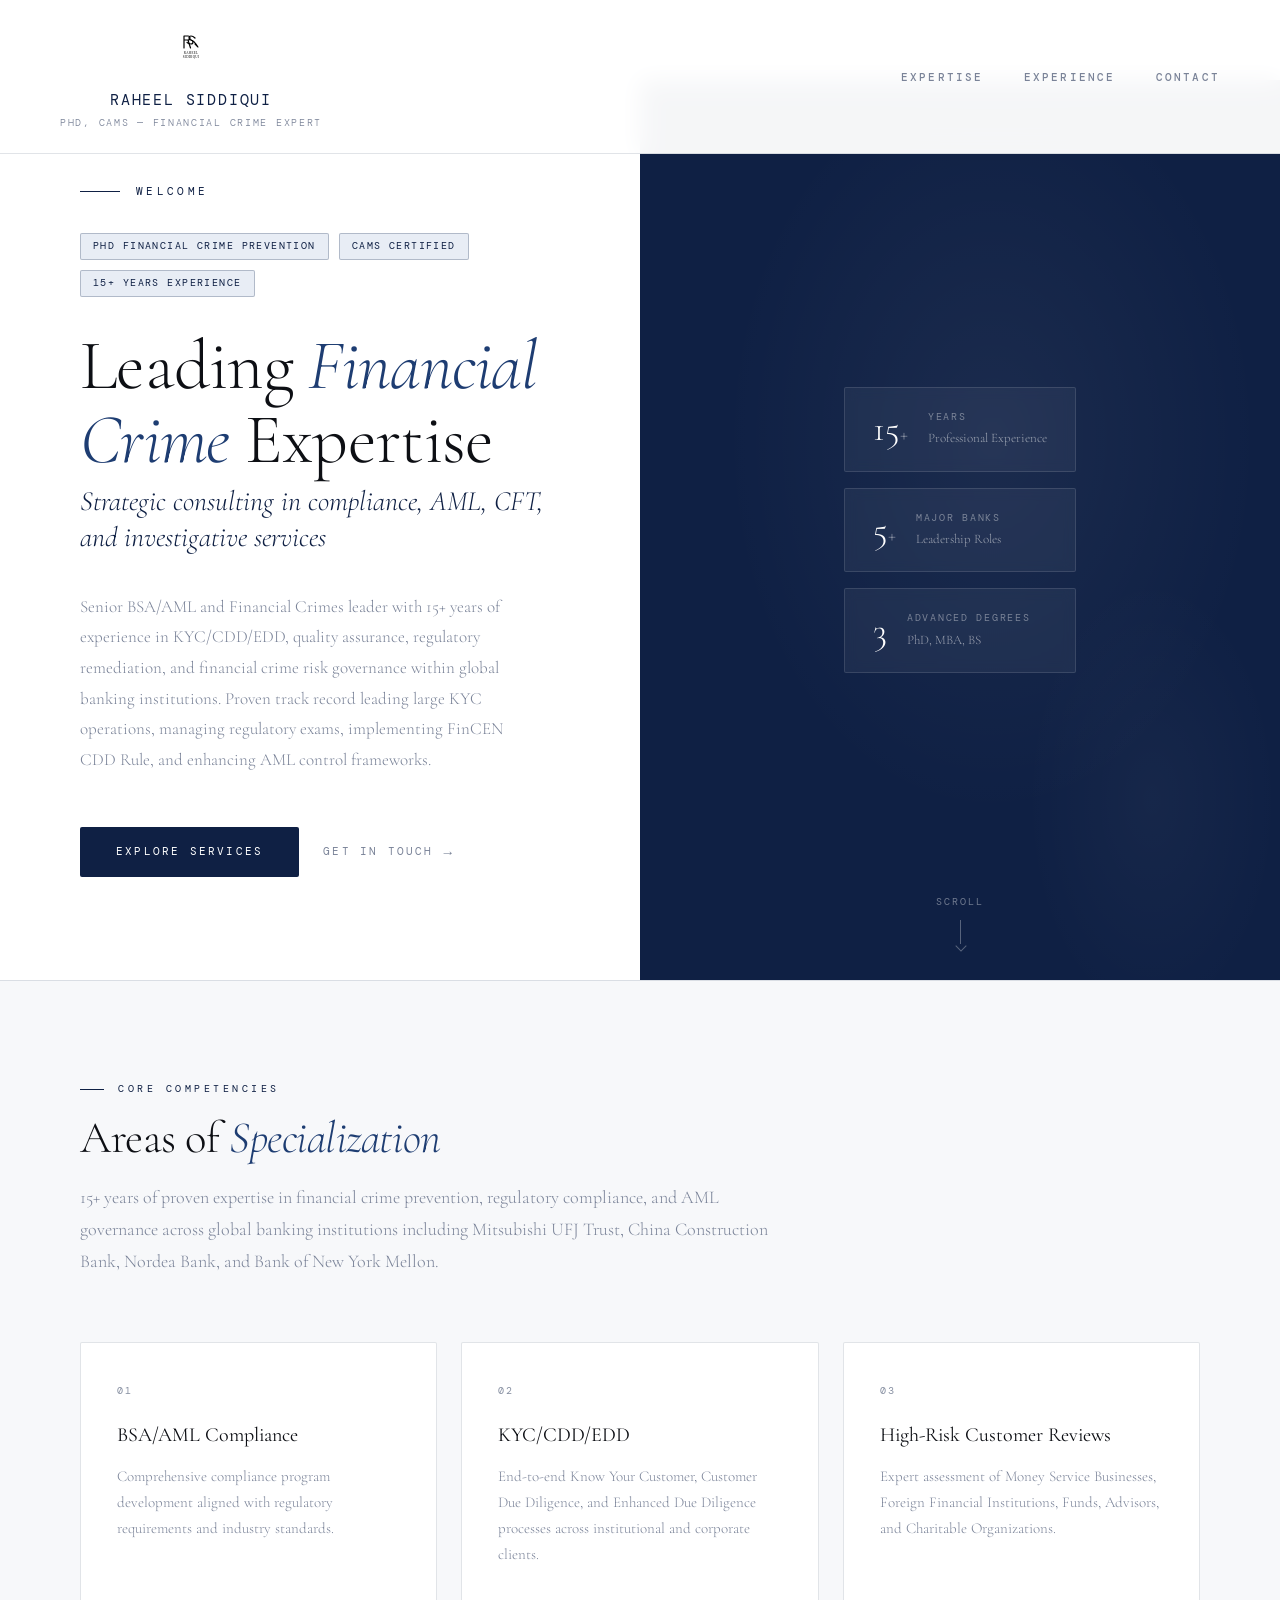
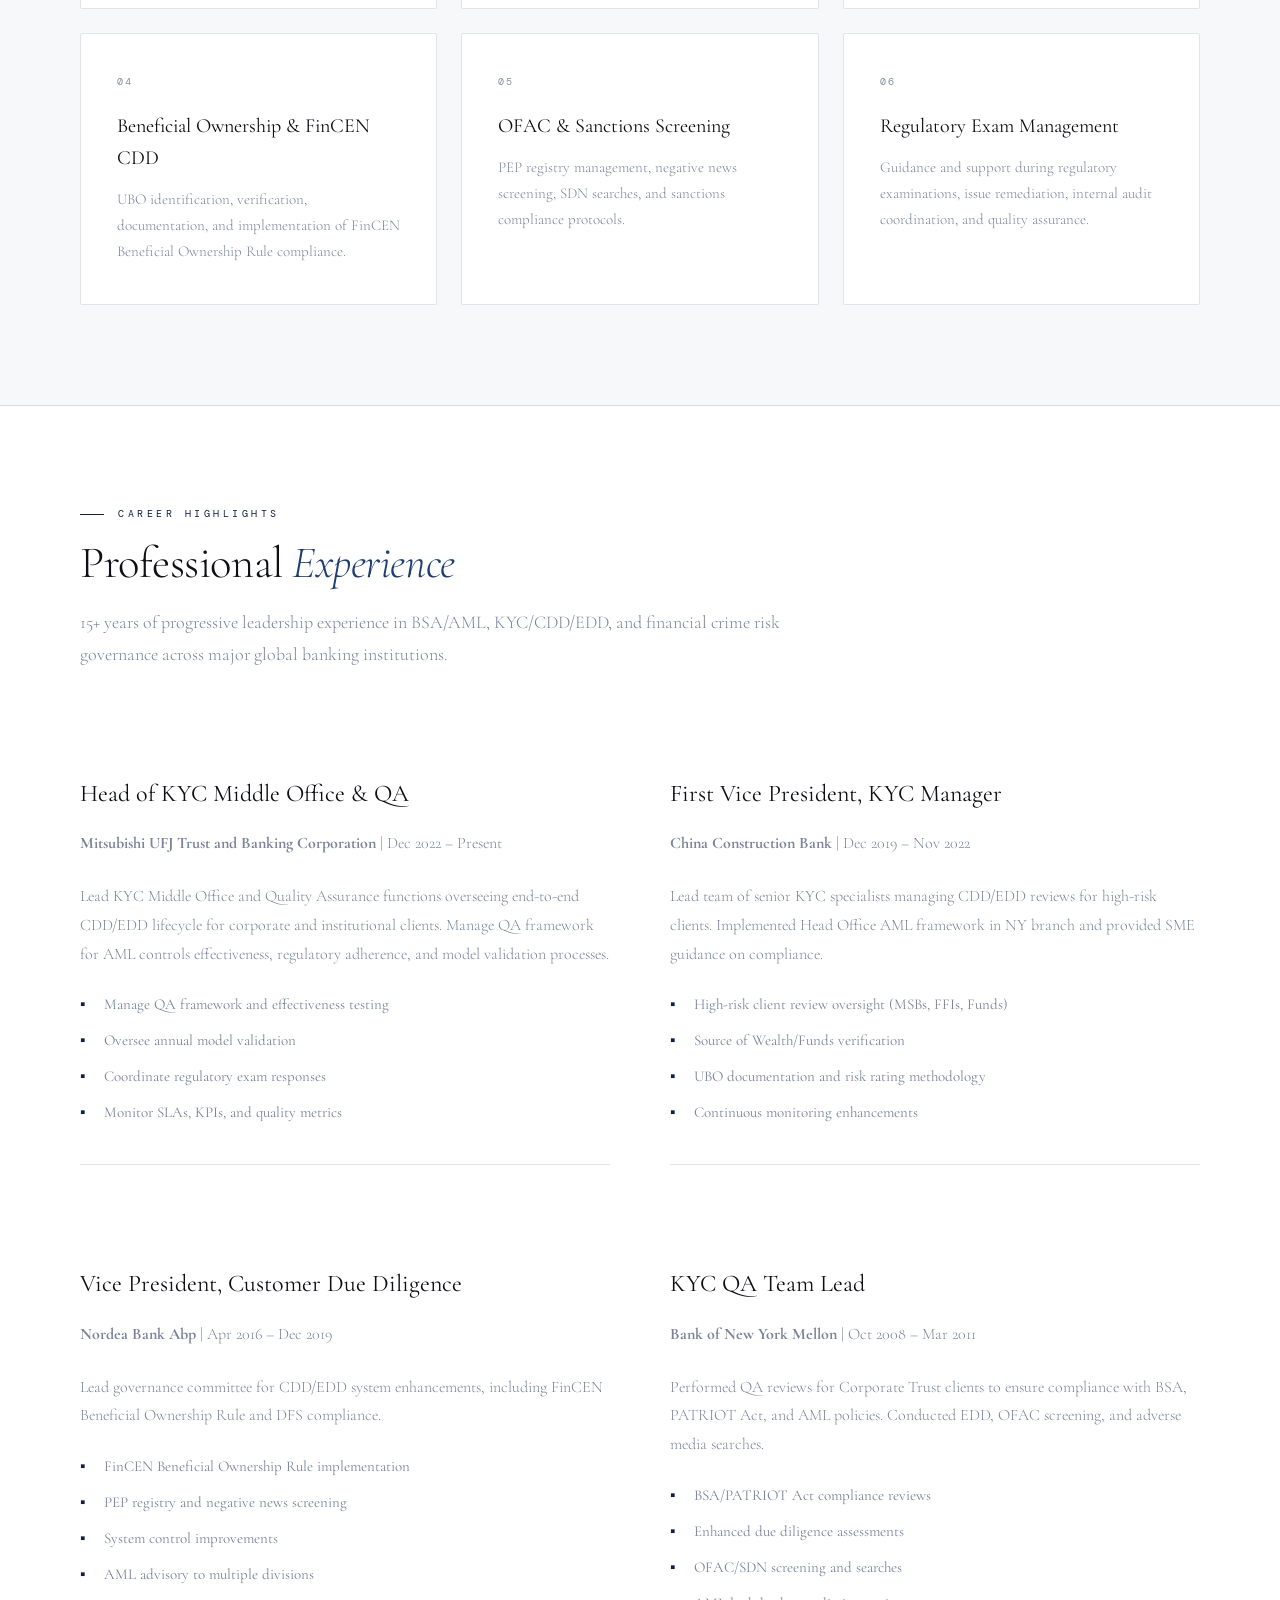
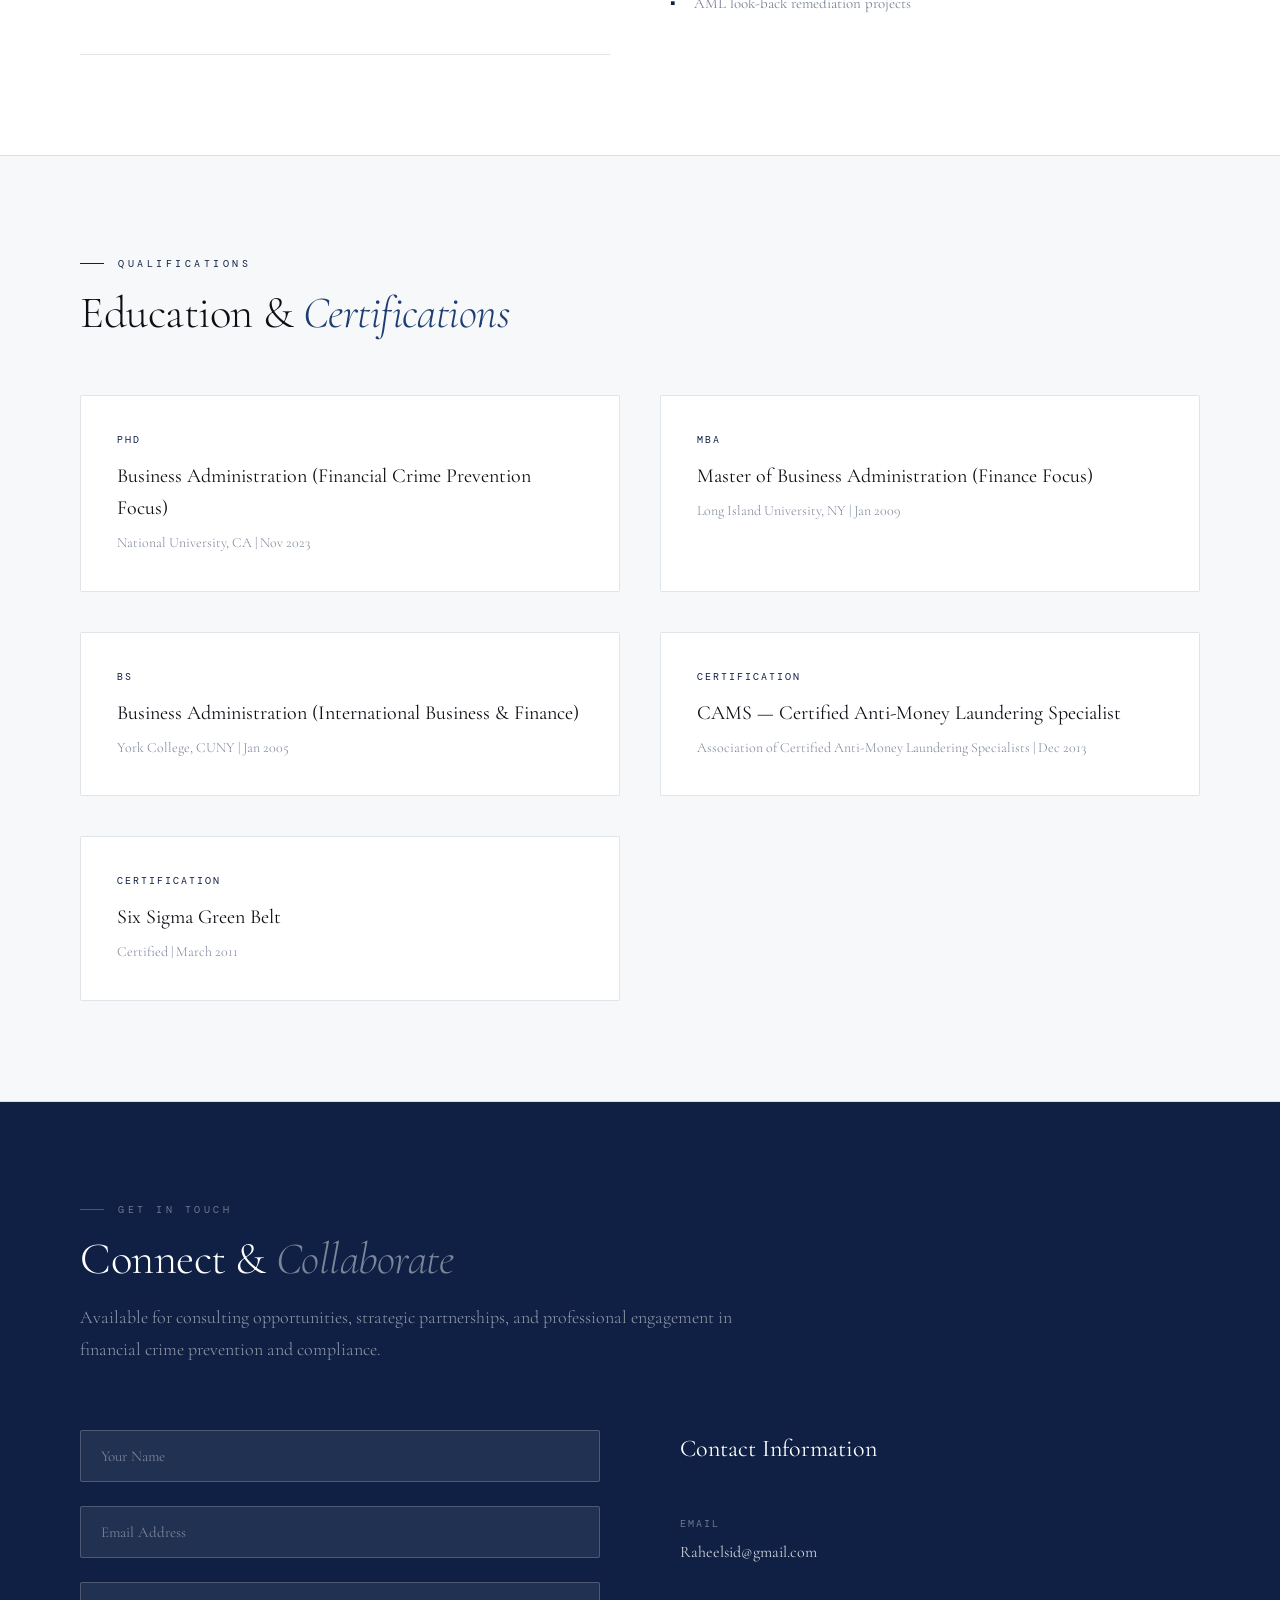
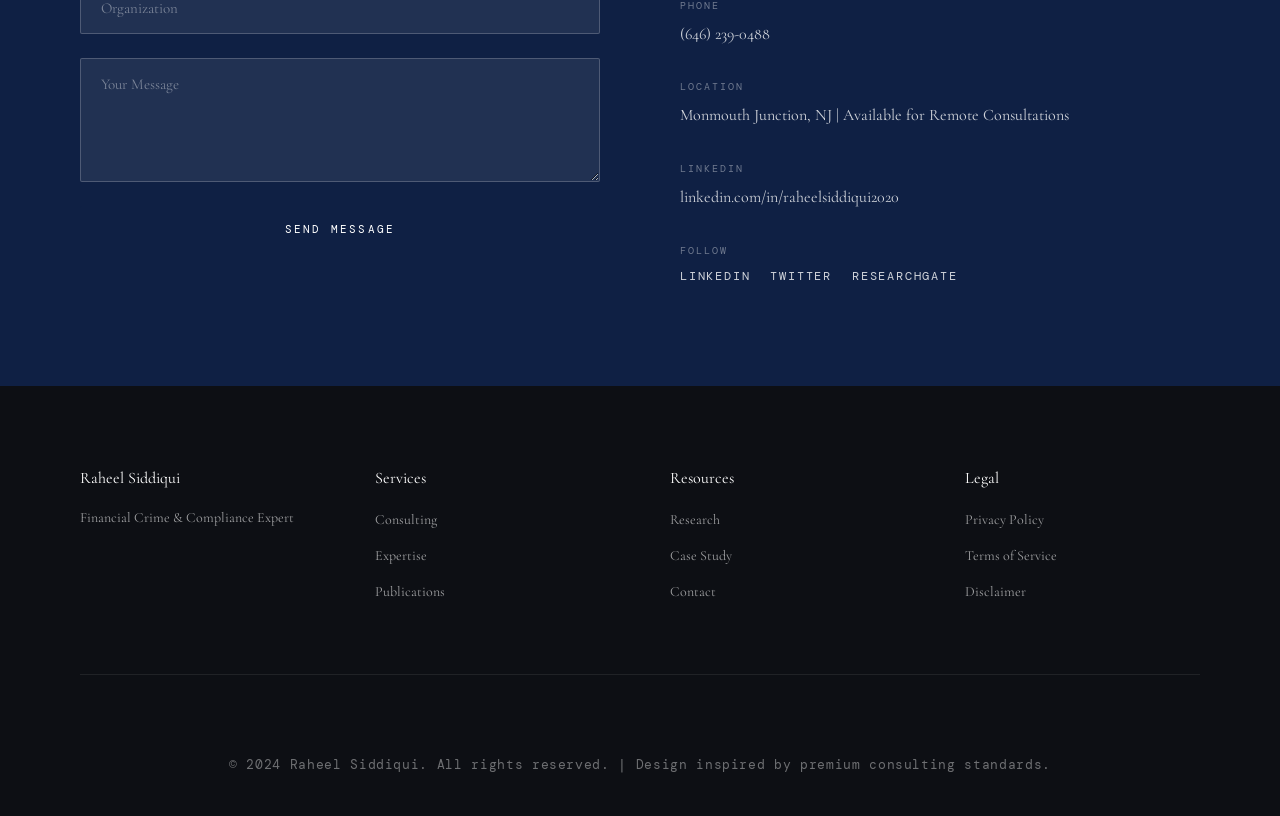
==== commit 8cb81191: "Update homepage with resume content: credentials, experience, education, and contact info" ====
--- a/index.html
+++ b/index.html
@@ -20,8 +20,7 @@
   </div>
   <ul class="nav-links">
     <li><a href="#expertise">Expertise</a></li>
-    <li><a href="#services">Services</a></li>
-    <li><a href="#publications">Publications</a></li>
+    <li><a href="#services">Experience</a></li>
     <li><a href="#contact">Contact</a></li>
   </ul>
 </nav>
@@ -34,9 +33,9 @@
     </div>
     
     <div class="hero-credential-row">
-      <span class="cred-pill">PhD Financial Crime</span>
+      <span class="cred-pill">PhD Financial Crime Prevention</span>
       <span class="cred-pill">CAMS Certified</span>
-      <span class="cred-pill">20+ Years Experience</span>
+      <span class="cred-pill">15+ Years Experience</span>
     </div>
 
     <h1>Leading <em>Financial Crime</em> Expertise</h1>
@@ -44,7 +43,7 @@
     <p class="hero-title-line">Strategic consulting in compliance, AML, CFT, and investigative services</p>
     
     <p class="hero-desc">
-      Dr. Raheel Siddiqui is a globally recognized expert in financial crime prevention, anti-money laundering, and compliance solutions. With advanced academic credentials and industry certifications, he delivers actionable insights to financial institutions, regulatory bodies, and enterprises worldwide.
+      Senior BSA/AML and Financial Crimes leader with 15+ years of experience in KYC/CDD/EDD, quality assurance, regulatory remediation, and financial crime risk governance within global banking institutions. Proven track record leading large KYC operations, managing regulatory exams, implementing FinCEN CDD Rule, and enhancing AML control frameworks.
     </p>
 
     <div class="hero-cta-group">
@@ -57,24 +56,24 @@
     <div class="hero-visual"></div>
     <div class="hero-stats">
       <div class="stat-card">
-        <div class="stat-val">20<span>+</span></div>
+        <div class="stat-val">15<span>+</span></div>
         <div class="stat-info">
           <div class="stat-label">Years</div>
           <div class="stat-sub">Professional Experience</div>
         </div>
       </div>
       <div class="stat-card">
-        <div class="stat-val">50<span>+</span></div>
+        <div class="stat-val">5<span>+</span></div>
         <div class="stat-info">
-          <div class="stat-label">Engagements</div>
-          <div class="stat-sub">Global Organizations</div>
+          <div class="stat-label">Major Banks</div>
+          <div class="stat-sub">Leadership Roles</div>
         </div>
       </div>
       <div class="stat-card">
-        <div class="stat-val">$2B<span>+</span></div>
+        <div class="stat-val">3<span></span></div>
         <div class="stat-info">
-          <div class="stat-label">AML Investigations</div>
-          <div class="stat-sub">Facilitated Recoveries</div>
+          <div class="stat-label">Advanced Degrees</div>
+          <div class="stat-sub">PhD, MBA, BS</div>
         </div>
       </div>
     </div>
@@ -90,138 +89,103 @@
   <div class="section-label">Core Competencies</div>
   <h2>Areas of <em>Specialization</em></h2>
   <p class="section-intro">
-    With a doctorate in financial crime studies and international certifications, Dr. Siddiqui brings unmatched depth to every engagement, combining academic rigor with practical industry experience.
+    15+ years of proven expertise in financial crime prevention, regulatory compliance, and AML governance across global banking institutions including Mitsubishi UFJ Trust, China Construction Bank, Nordea Bank, and Bank of New York Mellon.
   </p>
 
   <div class="three-col">
     <div class="info-card">
       <div class="info-card-num">01</div>
-      <h3>Anti-Money Laundering</h3>
-      <p>Comprehensive AML program development, implementation, and regulatory compliance strategies tailored to organizational risk profiles and jurisdictional requirements.</p>
+      <h3>BSA/AML Compliance</h3>
+      <p>Comprehensive compliance program development aligned with regulatory requirements and industry standards.</p>
     </div>
 
     <div class="info-card">
       <div class="info-card-num">02</div>
-      <h3>Counter-Terrorism Financing</h3>
-      <p>Strategic CFT frameworks, sanctions screening protocols, and risk assessment methodologies to combat terrorist financing networks and proliferation financing.</p>
+      <h3>KYC/CDD/EDD</h3>
+      <p>End-to-end Know Your Customer, Customer Due Diligence, and Enhanced Due Diligence processes across institutional and corporate clients.</p>
     </div>
 
     <div class="info-card">
       <div class="info-card-num">03</div>
-      <h3>Compliance & Governance</h3>
-      <p>Regulatory compliance programs, KYC/CDD procedures, governance structures, and board-level advisory for enterprise-wide compliance transformation.</p>
+      <h3>High-Risk Customer Reviews</h3>
+      <p>Expert assessment of Money Service Businesses, Foreign Financial Institutions, Funds, Advisors, and Charitable Organizations.</p>
     </div>
 
     <div class="info-card">
       <div class="info-card-num">04</div>
-      <h3>Financial Investigation</h3>
-      <p>Complex financial crime investigations, forensic analysis, transaction tracing, and evidence documentation for regulatory and enforcement agencies.</p>
+      <h3>Beneficial Ownership & FinCEN CDD</h3>
+      <p>UBO identification, verification, documentation, and implementation of FinCEN Beneficial Ownership Rule compliance.</p>
     </div>
 
     <div class="info-card">
       <div class="info-card-num">05</div>
-      <h3>Training & Development</h3>
-      <p>Executive briefings, staff certification programs, and institutional training in financial crime detection, risk assessment, and compliance best practices.</p>
+      <h3>OFAC & Sanctions Screening</h3>
+      <p>PEP registry management, negative news screening, SDN searches, and sanctions compliance protocols.</p>
     </div>
 
     <div class="info-card">
       <div class="info-card-num">06</div>
-      <h3>Policy & Strategy</h3>
-      <p>Policy development, regulatory engagement, strategic planning, and thought leadership in evolving financial crime prevention frameworks globally.</p>
+      <h3>Regulatory Exam Management</h3>
+      <p>Guidance and support during regulatory examinations, issue remediation, internal audit coordination, and quality assurance.</p>
     </div>
   </div>
 </section>
 
 <!-- ═══════════════════════ SERVICES SECTION ═══════════════════════ -->
 <section id="services" class="section">
-  <div class="section-label">What We Offer</div>
-  <h2>Consulting <em>Services</em></h2>
+  <div class="section-label">Career Highlights</div>
+  <h2>Professional <em>Experience</em></h2>
   <p class="section-intro">
-    Tailored solutions designed to strengthen your organization's defenses against financial crime while maintaining regulatory compliance and operational efficiency.
+    15+ years of progressive leadership experience in BSA/AML, KYC/CDD/EDD, and financial crime risk governance across major global banking institutions.
   </p>
 
   <div class="two-col">
     <div class="service-block">
-      <h3>Program Assessment</h3>
-      <p>Complete evaluation of existing AML/CFT programs, governance structures, and operational procedures. Identifies gaps, inefficiencies, and risk exposure with actionable recommendations for improvement.</p>
+      <h3>Head of KYC Middle Office & QA</h3>
+      <p><strong>Mitsubishi UFJ Trust and Banking Corporation</strong> | Dec 2022 – Present</p>
+      <p>Lead KYC Middle Office and Quality Assurance functions overseeing end-to-end CDD/EDD lifecycle for corporate and institutional clients. Manage QA framework for AML controls effectiveness, regulatory adherence, and model validation processes.</p>
       <ul class="service-list">
-        <li>Risk Assessment Audits</li>
-        <li>Compliance Gap Analysis</li>
-        <li>Control Effectiveness Testing</li>
-        <li>Regulatory Readiness Review</li>
+        <li>Manage QA framework and effectiveness testing</li>
+        <li>Oversee annual model validation</li>
+        <li>Coordinate regulatory exam responses</li>
+        <li>Monitor SLAs, KPIs, and quality metrics</li>
       </ul>
     </div>
 
     <div class="service-block">
-      <h3>Program Development</h3>
-      <p>Strategic design and implementation of comprehensive financial crime prevention programs aligned with regulatory requirements, industry standards, and organizational objectives.</p>
+      <h3>First Vice President, KYC Manager</h3>
+      <p><strong>China Construction Bank</strong> | Dec 2019 – Nov 2022</p>
+      <p>Lead team of senior KYC specialists managing CDD/EDD reviews for high-risk clients. Implemented Head Office AML framework in NY branch and provided SME guidance on compliance.</p>
       <ul class="service-list">
-        <li>Program Architecture Design</li>
-        <li>Policy & Procedure Development</li>
-        <li>System Implementation Support</li>
-        <li>Change Management Consultation</li>
+        <li>High-risk client review oversight (MSBs, FFIs, Funds)</li>
+        <li>Source of Wealth/Funds verification</li>
+        <li>UBO documentation and risk rating methodology</li>
+        <li>Continuous monitoring enhancements</li>
       </ul>
     </div>
 
     <div class="service-block">
-      <h3>Investigation Services</h3>
-      <p>Expert investigative support for complex financial crime cases, including transaction analysis, account history review, beneficial ownership analysis, and evidence preparation.</p>
+      <h3>Vice President, Customer Due Diligence</h3>
+      <p><strong>Nordea Bank Abp</strong> | Apr 2016 – Dec 2019</p>
+      <p>Lead governance committee for CDD/EDD system enhancements, including FinCEN Beneficial Ownership Rule and DFS compliance.</p>
       <ul class="service-list">
-        <li>Forensic Analysis</li>
-        <li>Transaction Tracing</li>
-        <li>Network Analysis</li>
-        <li>SAR Documentation & Support</li>
+        <li>FinCEN Beneficial Ownership Rule implementation</li>
+        <li>PEP registry and negative news screening</li>
+        <li>System control improvements</li>
+        <li>AML advisory to multiple divisions</li>
       </ul>
     </div>
 
     <div class="service-block">
-      <h3>Training Programs</h3>
-      <p>Comprehensive training initiatives for front-line staff, compliance professionals, and executive leadership. Customized curricula covering AML/CFT regulations, detection methodologies, and case studies.</p>
+      <h3>KYC QA Team Lead</h3>
+      <p><strong>Bank of New York Mellon</strong> | Oct 2008 – Mar 2011</p>
+      <p>Performed QA reviews for Corporate Trust clients to ensure compliance with BSA, PATRIOT Act, and AML policies. Conducted EDD, OFAC screening, and adverse media searches.</p>
       <ul class="service-list">
-        <li>Executive Briefings</li>
-        <li>Staff Certification Programs</li>
-        <li>Regulatory Update Sessions</li>
-        <li>Specialized Training Modules</li>
-      </ul>
-    </div>
-  </div>
-</section>
-
-<!-- ═══════════════════════ PUBLICATIONS SECTION ═══════════════════════ -->
-<section id="publications" class="section section-navy">
-  <div class="section-label light">Academic & Industry</div>
-  <h2 class="light">Research & <em>Publications</em></h2>
-  <p class="section-intro light">
-    Contributing to the advancement of financial crime prevention through peer-reviewed research, policy papers, and thought leadership in the global compliance community.
-  </p>
-
-  <div class="two-col">
-    <div class="pub-card">
-      <h3>PhD Dissertation</h3>
-      <p><em>"Advanced Methodologies in Financial Crime Detection: An Empirical Study"</em></p>
-      <p class="pub-meta">Published 2020 | University Press</p>
-      <a href="dissertation.html" class="btn-outline">Read More →</a>
-    </div>
-
-    <div class="pub-card">
-      <h3>Featured Research</h3>
-      <p><em>"Financial Crime Consulting: Best Practices in Regulatory Compliance"</em></p>
-      <p class="pub-meta">Published 2023 | Journal of Financial Crime</p>
-      <a href="financial-crime-consulting.html" class="btn-outline">Explore →</a>
-    </div>
-
-    <div class="pub-card">
-      <h3>Policy Advisory</h3>
-      <p><em>"Emerging Threats in Digital Asset Financing: Regulatory Perspectives"</em></p>
-      <p class="pub-meta">2024 | International Policy Review</p>
-      <a href="#contact" class="btn-outline">Request Paper →</a>
-    </div>
-
-    <div class="pub-card">
-      <h3>Industry Articles</h3>
-      <p><em>"Navigating Global AML/CFT Frameworks: A Compliance Roadmap"</em></p>
-      <p class="pub-meta">Published Monthly | Compliance Today</p>
-      <a href="#contact" class="btn-outline">Subscribe →</a>
+        <li>BSA/PATRIOT Act compliance reviews</li>
+        <li>Enhanced due diligence assessments</li>
+        <li>OFAC/SDN screening and searches</li>
+        <li>AML look-back remediation projects</li>
+      </ul>
     </div>
   </div>
 </section>
@@ -234,26 +198,32 @@
   <div class="credentials-grid">
     <div class="cred-item">
       <div class="cred-type">PhD</div>
-      <h3>Financial Crime & Compliance</h3>
-      <p>University of Applied Sciences | Completed 2020</p>
+      <h3>Business Administration (Financial Crime Prevention Focus)</h3>
+      <p>National University, CA | Nov 2023</p>
+    </div>
+
+    <div class="cred-item">
+      <div class="cred-type">MBA</div>
+      <h3>Master of Business Administration (Finance Focus)</h3>
+      <p>Long Island University, NY | Jan 2009</p>
+    </div>
+
+    <div class="cred-item">
+      <div class="cred-type">BS</div>
+      <h3>Business Administration (International Business & Finance)</h3>
+      <p>York College, CUNY | Jan 2005</p>
     </div>
 
     <div class="cred-item">
       <div class="cred-type">Certification</div>
       <h3>CAMS — Certified Anti-Money Laundering Specialist</h3>
-      <p>Association of Certified Anti-Money Laundering Specialists | Active</p>
-    </div>
-
-    <div class="cred-item">
-      <div class="cred-type">Specialization</div>
-      <h3>Counter-Terrorism Financing (CTF)</h3>
-      <p>International Compliance Training Institute | 2015</p>
-    </div>
-
-    <div class="cred-item">
-      <div class="cred-type">Training</div>
-      <h3>Forensic Financial Analysis</h3>
-      <p>Global Investigations Academy | 2012</p>
+      <p>Association of Certified Anti-Money Laundering Specialists | Dec 2013</p>
+    </div>
+
+    <div class="cred-item">
+      <div class="cred-type">Certification</div>
+      <h3>Six Sigma Green Belt</h3>
+      <p>Certified | March 2011</p>
     </div>
   </div>
 </section>
@@ -261,9 +231,9 @@
 <!-- ═══════════════════════ CONTACT SECTION ═══════════════════════ -->
 <section id="contact" class="section section-navy">
   <div class="section-label light">Get In Touch</div>
-  <h2 class="light">Ready to <em>Strengthen</em> Your Compliance?</h2>
+  <h2 class="light">Connect & <em>Collaborate</em></h2>
   <p class="section-intro light">
-    Discuss your organization's financial crime prevention challenges and explore how our expertise can help you build robust, effective AML/CFT programs.
+    Available for consulting opportunities, strategic partnerships, and professional engagement in financial crime prevention and compliance.
   </p>
 
   <div class="contact-container">
@@ -287,15 +257,19 @@
       <h3>Contact Information</h3>
       <div class="info-item">
         <span class="label">Email</span>
-        <a href="mailto:contact@raheelsid.com">contact@raheelsid.com</a>
+        <a href="mailto:Raheelsid@gmail.com">Raheelsid@gmail.com</a>
       </div>
       <div class="info-item">
         <span class="label">Phone</span>
-        <a href="tel:+1-000-000-0000">Available by Appointment</a>
+        <a href="tel:+1-646-239-0488">(646) 239-0488</a>
       </div>
       <div class="info-item">
         <span class="label">Location</span>
-        <p>Global | Available for Remote Consultations</p>
+        <p>Monmouth Junction, NJ | Available for Remote Consultations</p>
+      </div>
+      <div class="info-item">
+        <span class="label">LinkedIn</span>
+        <a href="https://linkedin.com/in/raheelsiddiqui2020" target="_blank">linkedin.com/in/raheelsiddiqui2020</a>
       </div>
       <div class="info-item">
         <span class="label">Follow</span>
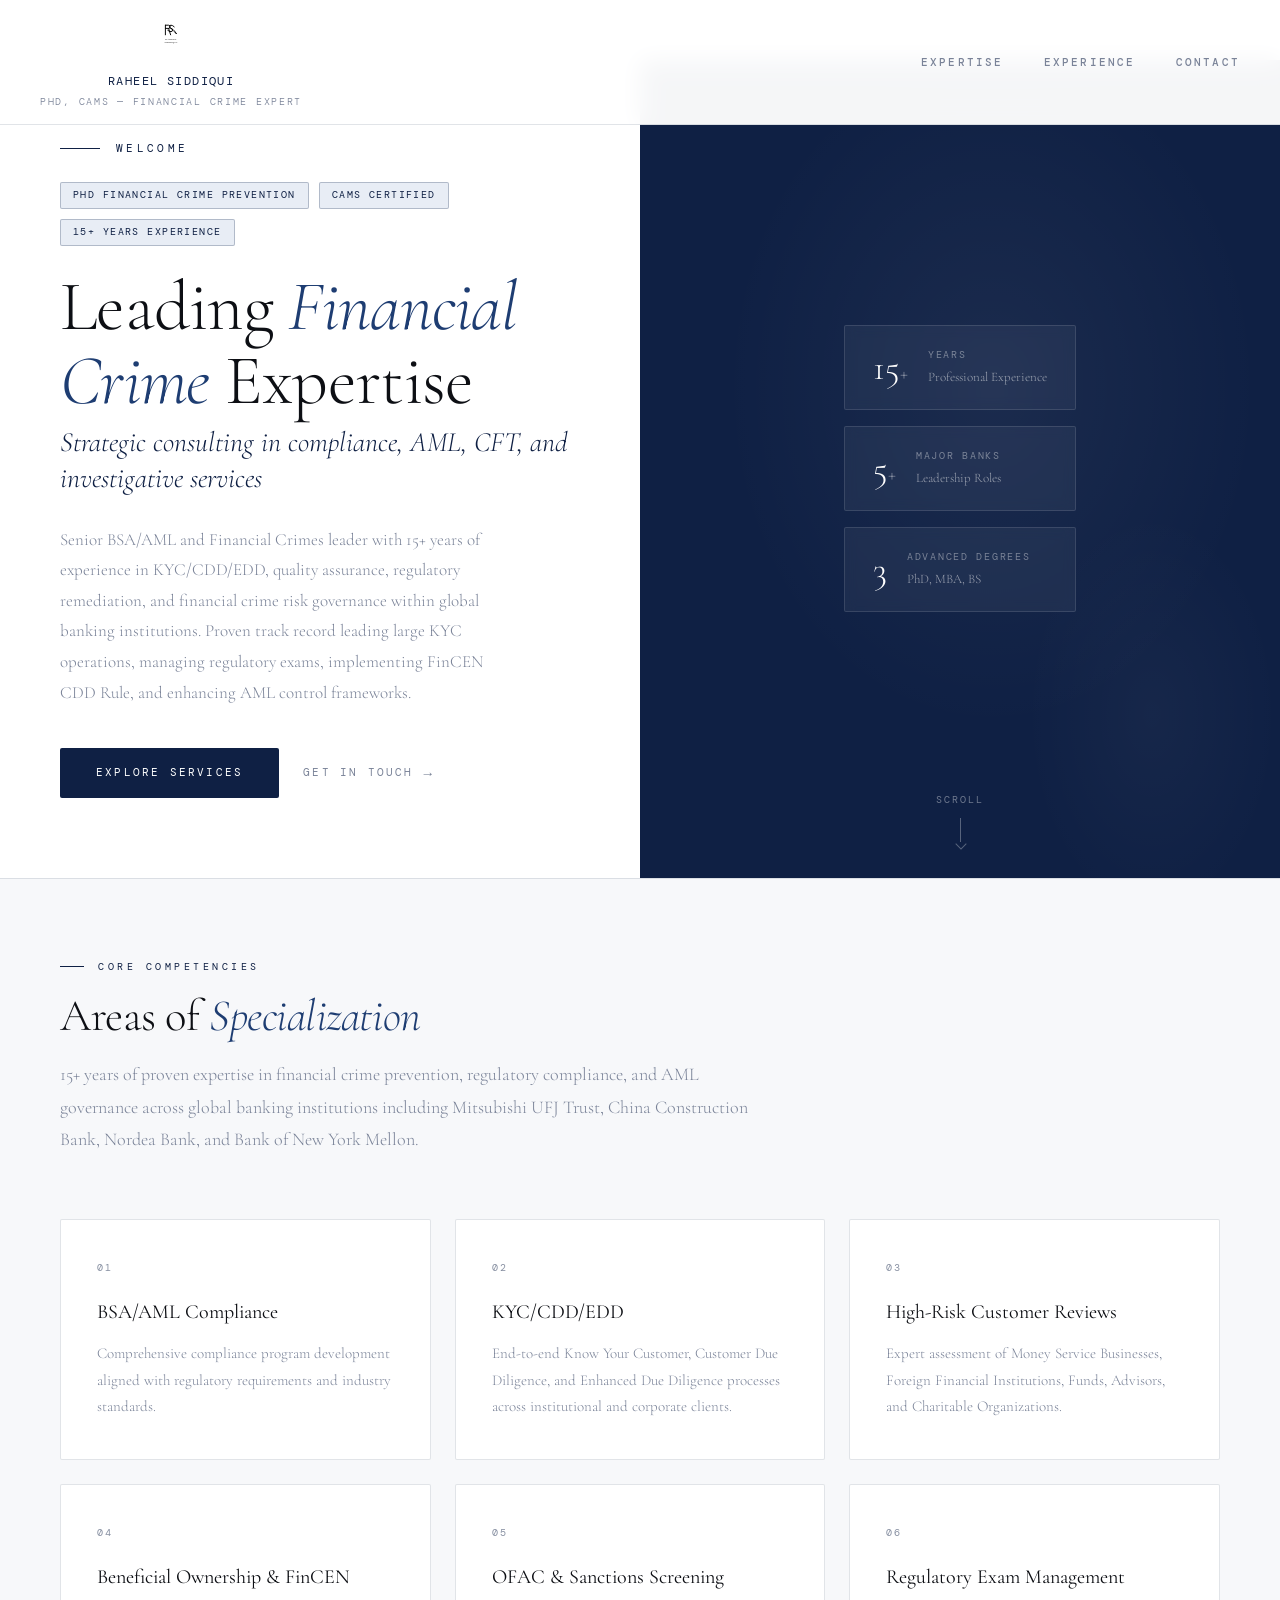
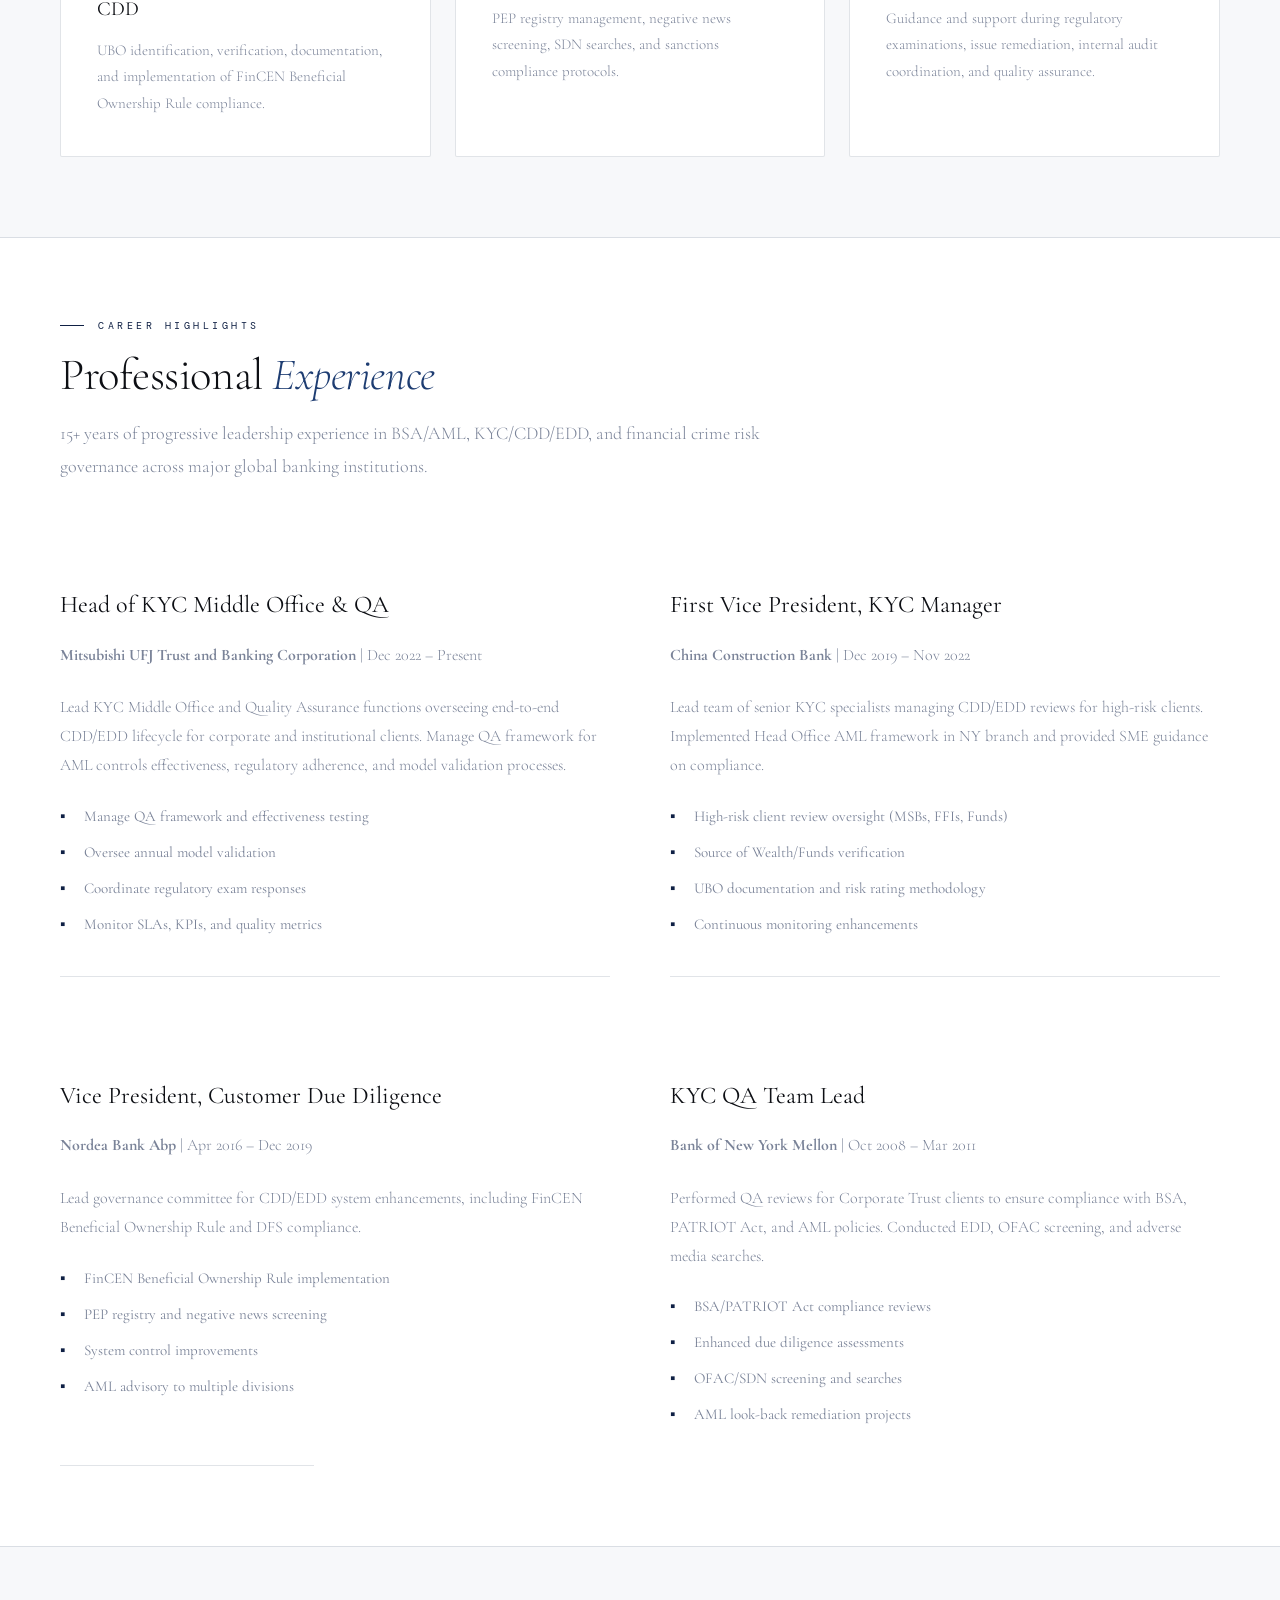
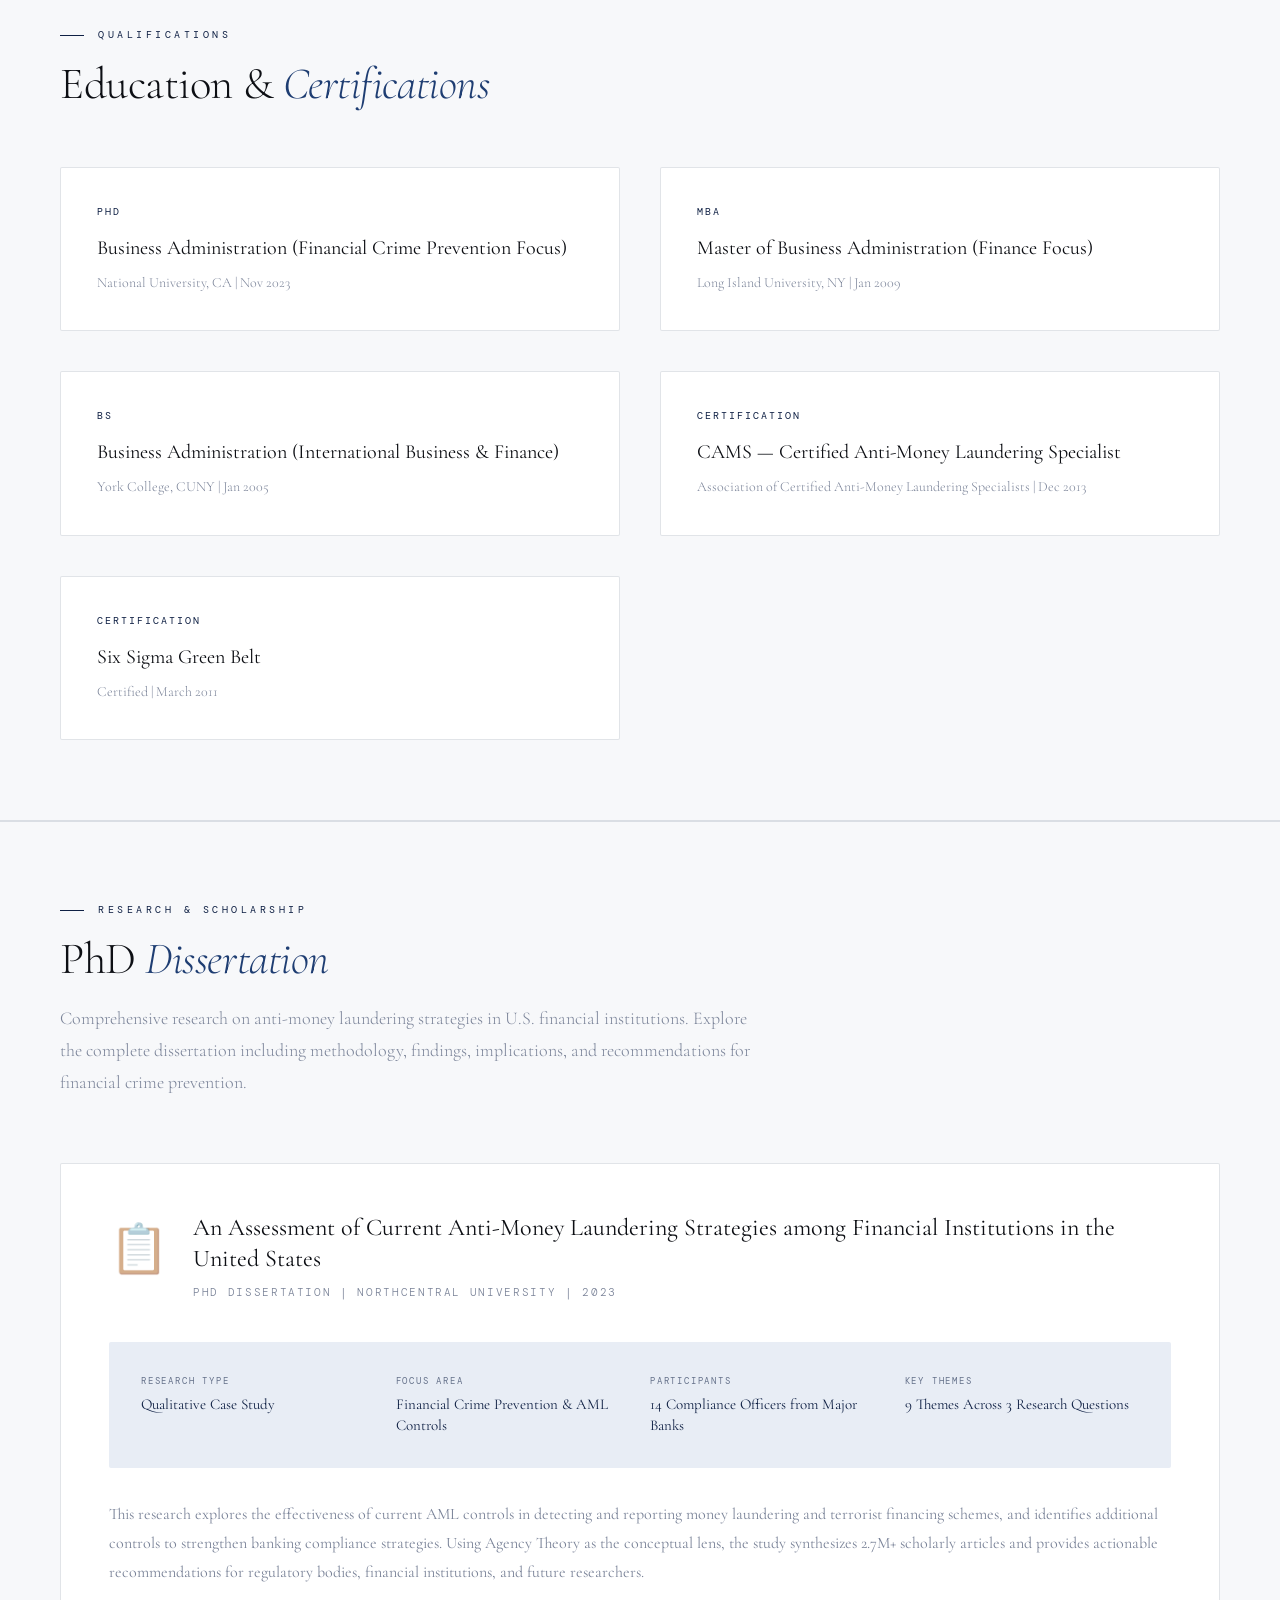
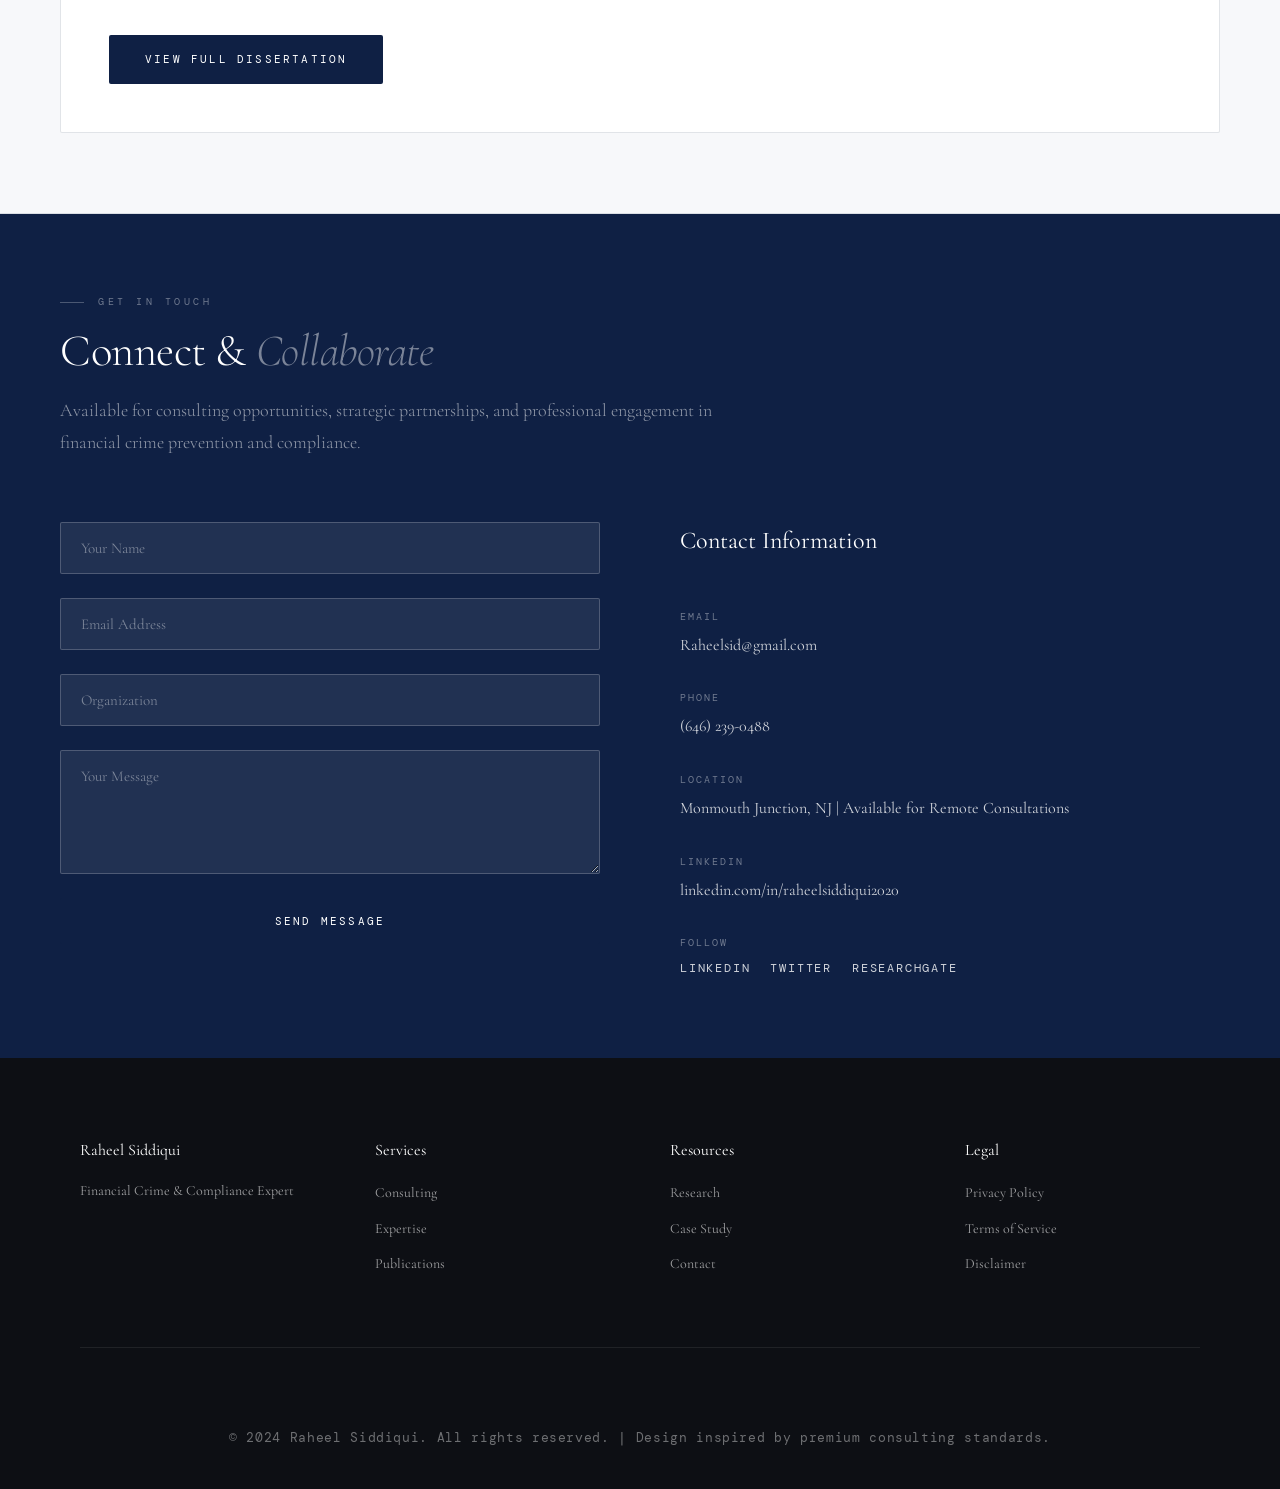
==== commit 74577497: "Optimize spacing: reduce navbar/hero padding and add dissertation showcase section" ====
--- a/index.html
+++ b/index.html
@@ -228,6 +228,50 @@
   </div>
 </section>
 
+<!-- ═══════════════════════ DISSERTATION SECTION ═══════════════════════ -->
+<section class="section dissertation-section">
+  <div class="section-label">Research & Scholarship</div>
+  <h2>PhD <em>Dissertation</em></h2>
+  <p class="section-intro">
+    Comprehensive research on anti-money laundering strategies in U.S. financial institutions. Explore the complete dissertation including methodology, findings, implications, and recommendations for financial crime prevention.
+  </p>
+
+  <div class="dissertation-card">
+    <div class="diss-header">
+      <div class="diss-icon">📋</div>
+      <div>
+        <h3>An Assessment of Current Anti-Money Laundering Strategies among Financial Institutions in the United States</h3>
+        <p class="diss-meta">PhD Dissertation | Northcentral University | 2023</p>
+      </div>
+    </div>
+    
+    <div class="diss-highlights">
+      <div class="highlight-item">
+        <span class="highlight-label">Research Type</span>
+        <span class="highlight-value">Qualitative Case Study</span>
+      </div>
+      <div class="highlight-item">
+        <span class="highlight-label">Focus Area</span>
+        <span class="highlight-value">Financial Crime Prevention & AML Controls</span>
+      </div>
+      <div class="highlight-item">
+        <span class="highlight-label">Participants</span>
+        <span class="highlight-value">14 Compliance Officers from Major Banks</span>
+      </div>
+      <div class="highlight-item">
+        <span class="highlight-label">Key Themes</span>
+        <span class="highlight-value">9 Themes Across 3 Research Questions</span>
+      </div>
+    </div>
+
+    <p class="diss-description">
+      This research explores the effectiveness of current AML controls in detecting and reporting money laundering and terrorist financing schemes, and identifies additional controls to strengthen banking compliance strategies. Using Agency Theory as the conceptual lens, the study synthesizes 2.7M+ scholarly articles and provides actionable recommendations for regulatory bodies, financial institutions, and future researchers.
+    </p>
+
+    <a href="dissertation.html" class="btn-primary diss-btn">View Full Dissertation</a>
+  </div>
+</section>
+
 <!-- ═══════════════════════ CONTACT SECTION ═══════════════════════ -->
 <section id="contact" class="section section-navy">
   <div class="section-label light">Get In Touch</div>
--- a/styles.css
+++ b/styles.css
@@ -48,7 +48,7 @@
   display: flex;
   justify-content: space-between;
   align-items: center;
-  padding: 22px 60px;
+  padding: 14px 40px;
   background: rgba(255, 255, 255, 0.96);
   backdrop-filter: blur(12px);
   border-bottom: 1px solid var(--rule);
@@ -72,14 +72,14 @@
 }
 
 .nav-logo-image {
-  height: 50px;
+  height: 40px;
   width: auto;
-  max-width: 60px;
+  max-width: 50px;
   object-fit: contain;
 }
 
 .nav-name {
-  font-size: 15px;
+  font-size: 12px;
   letter-spacing: 0.12em;
   text-transform: uppercase;
   color: var(--navy);
@@ -120,19 +120,19 @@
 
 /* ──────────────────────── HERO SECTION ────────────────────────── */
 .hero {
-  min-height: 100vh;
+  min-height: 90vh;
   display: grid;
   grid-template-columns: 1fr 1fr;
   position: relative;
   overflow: hidden;
-  margin-top: 80px;
+  margin-top: 60px;
 }
 
 .hero-left {
   display: flex;
   flex-direction: column;
   justify-content: center;
-  padding: 100px 80px;
+  padding: 80px 60px;
   background: var(--white);
   position: relative;
   z-index: 2;
@@ -144,7 +144,7 @@
   letter-spacing: 0.3em;
   text-transform: uppercase;
   color: var(--navy);
-  margin-bottom: 32px;
+  margin-bottom: 24px;
   display: flex;
   align-items: center;
   gap: 16px;
@@ -162,7 +162,7 @@
   display: flex;
   gap: 10px;
   flex-wrap: wrap;
-  margin-bottom: 32px;
+  margin-bottom: 24px;
 }
 
 .cred-pill {
@@ -196,7 +196,7 @@
   font-weight: 300;
   font-style: italic;
   line-height: 1.3;
-  margin-bottom: 36px;
+  margin-bottom: 28px;
   color: var(--navy);
   font-family: 'Cormorant Garamond', serif;
 }
@@ -207,7 +207,7 @@
   color: var(--muted);
   max-width: 460px;
   font-weight: 300;
-  margin-bottom: 52px;
+  margin-bottom: 40px;
 }
 
 .hero-cta-group {
@@ -409,7 +409,7 @@
 
 /* ──────────────────────── SECTIONS ────────────────────────── */
 .section {
-  padding: 100px 80px;
+  padding: 80px 60px;
 }
 
 .section-alt {
@@ -849,6 +849,100 @@
   letter-spacing: 0.05em;
 }
 
+/* ──────────────────────── DISSERTATION SECTION ────────────────────────── */
+.dissertation-section {
+  background: var(--off-white);
+  border-top: 1px solid var(--rule);
+  border-bottom: 1px solid var(--rule);
+}
+
+.dissertation-card {
+  border: 1px solid var(--rule);
+  padding: 48px;
+  background: var(--white);
+  border-radius: 2px;
+  transition: box-shadow 0.3s, border-color 0.3s;
+  margin-top: 48px;
+}
+
+.dissertation-card:hover {
+  border-color: var(--navy);
+  box-shadow: 0 12px 32px rgba(15, 32, 68, 0.08);
+}
+
+.diss-header {
+  display: flex;
+  gap: 24px;
+  align-items: flex-start;
+  margin-bottom: 40px;
+}
+
+.diss-icon {
+  font-size: 48px;
+  flex-shrink: 0;
+  opacity: 0.6;
+}
+
+.diss-header h3 {
+  font-size: 24px;
+  font-weight: 400;
+  line-height: 1.3;
+  color: var(--black);
+  margin-bottom: 10px;
+}
+
+.diss-meta {
+  font-family: 'DM Mono', monospace;
+  font-size: 11px;
+  letter-spacing: 0.15em;
+  text-transform: uppercase;
+  color: var(--muted);
+  font-weight: 300;
+}
+
+.diss-highlights {
+  display: grid;
+  grid-template-columns: repeat(4, 1fr);
+  gap: 20px;
+  padding: 32px;
+  background: var(--navy-pale);
+  margin-bottom: 32px;
+  border-radius: 2px;
+}
+
+.highlight-item {
+  display: flex;
+  flex-direction: column;
+  gap: 6px;
+}
+
+.highlight-label {
+  font-family: 'DM Mono', monospace;
+  font-size: 9px;
+  letter-spacing: 0.2em;
+  text-transform: uppercase;
+  color: var(--navy);
+  opacity: 0.6;
+}
+
+.highlight-value {
+  font-size: 15px;
+  font-weight: 400;
+  color: var(--navy);
+  line-height: 1.4;
+}
+
+.diss-description {
+  font-size: 16px;
+  line-height: 1.8;
+  color: var(--muted);
+  margin-bottom: 32px;
+}
+
+.diss-btn {
+  margin-top: 16px;
+}
+
 /* ──────────────────────── RESPONSIVE ────────────────────────── */
 @media (max-width: 1024px) {
   .hero {
@@ -898,6 +992,20 @@
     padding: 60px 30px;
   }
 
+  .diss-highlights {
+    grid-template-columns: repeat(2, 1fr);
+  }
+
+  .dissertation-card {
+    padding: 32px;
+  }
+
+  .diss-header {
+    flex-direction: column;
+    align-items: center;
+    text-align: center;
+  }
+
   .section .hero-left {
     padding: 80px 30px;
   }
@@ -956,6 +1064,20 @@
     padding: 40px 20px;
   }
 
+  .diss-highlights {
+    grid-template-columns: 1fr;
+    gap: 16px;
+    padding: 24px;
+  }
+
+  .dissertation-card {
+    padding: 24px;
+  }
+
+  .diss-header h3 {
+    font-size: 18px;
+  }
+
   .hero-left {
     padding: 60px 20px !important;
   }
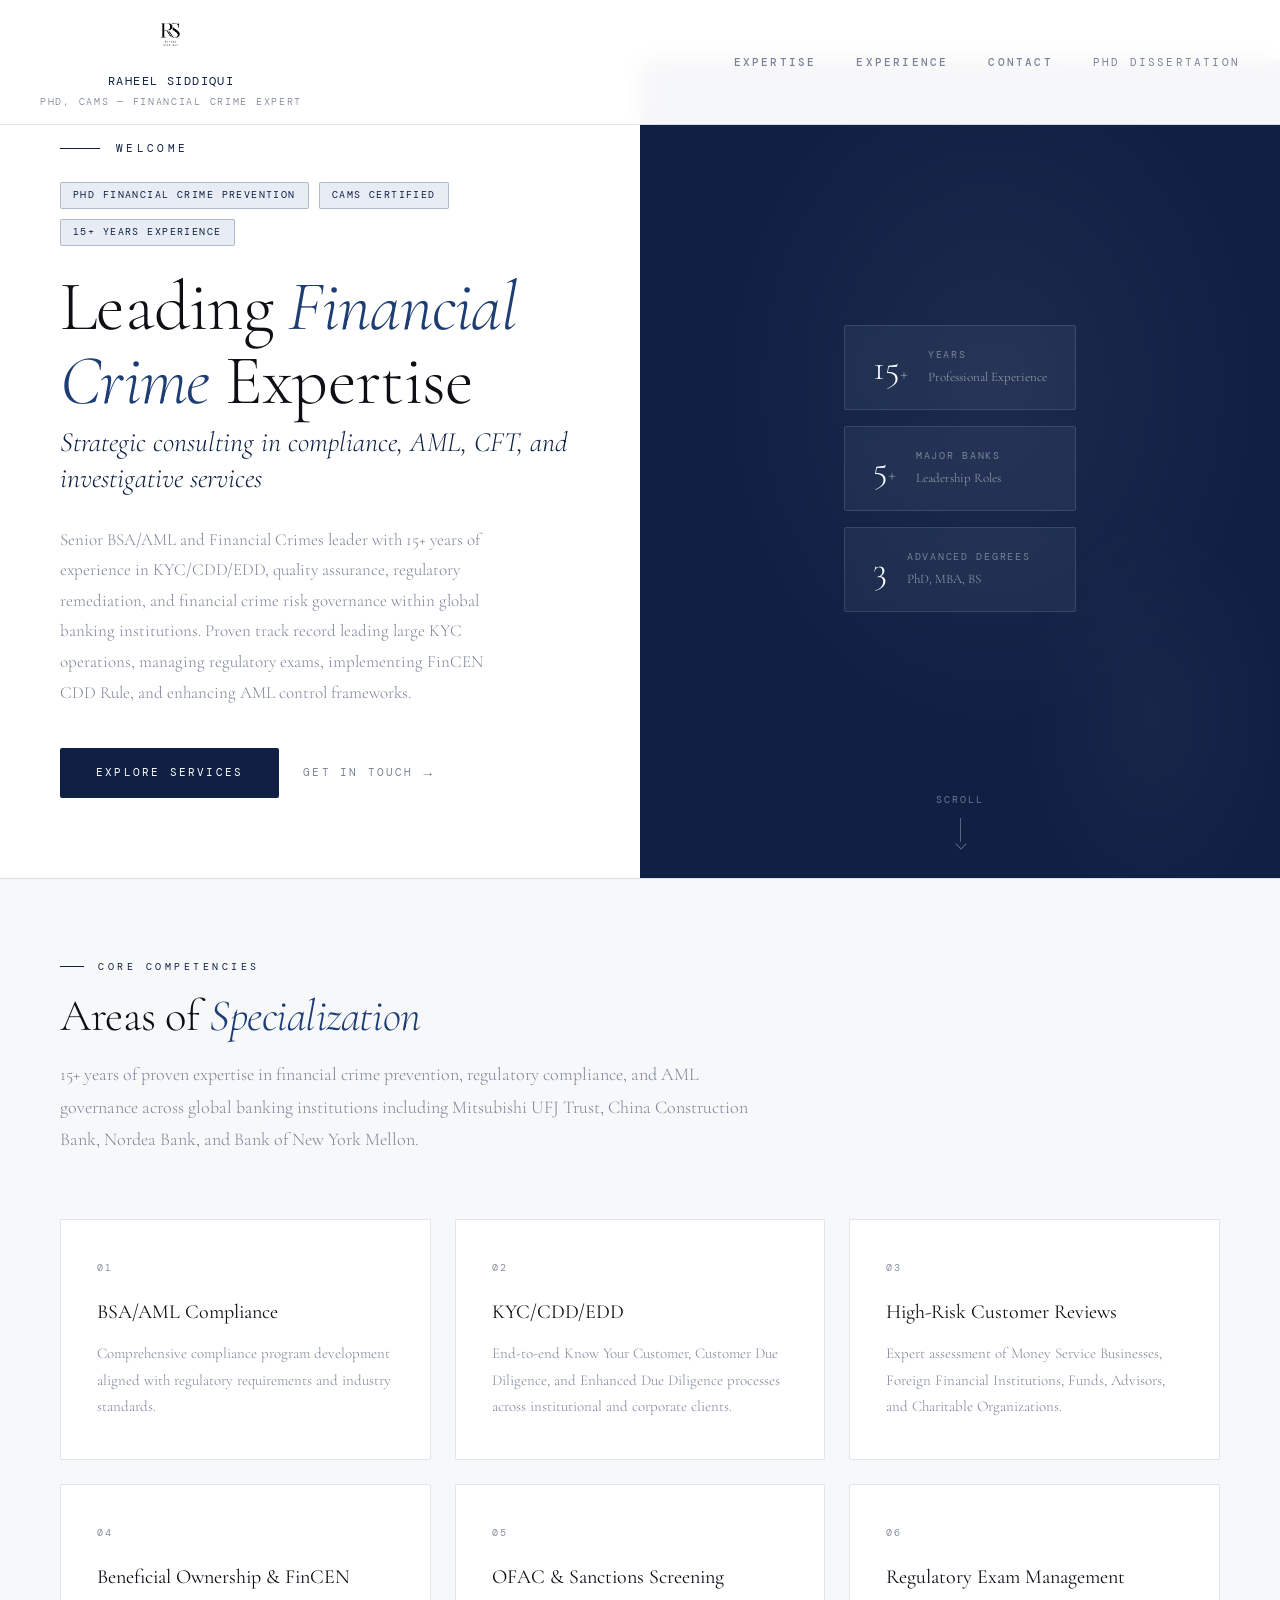
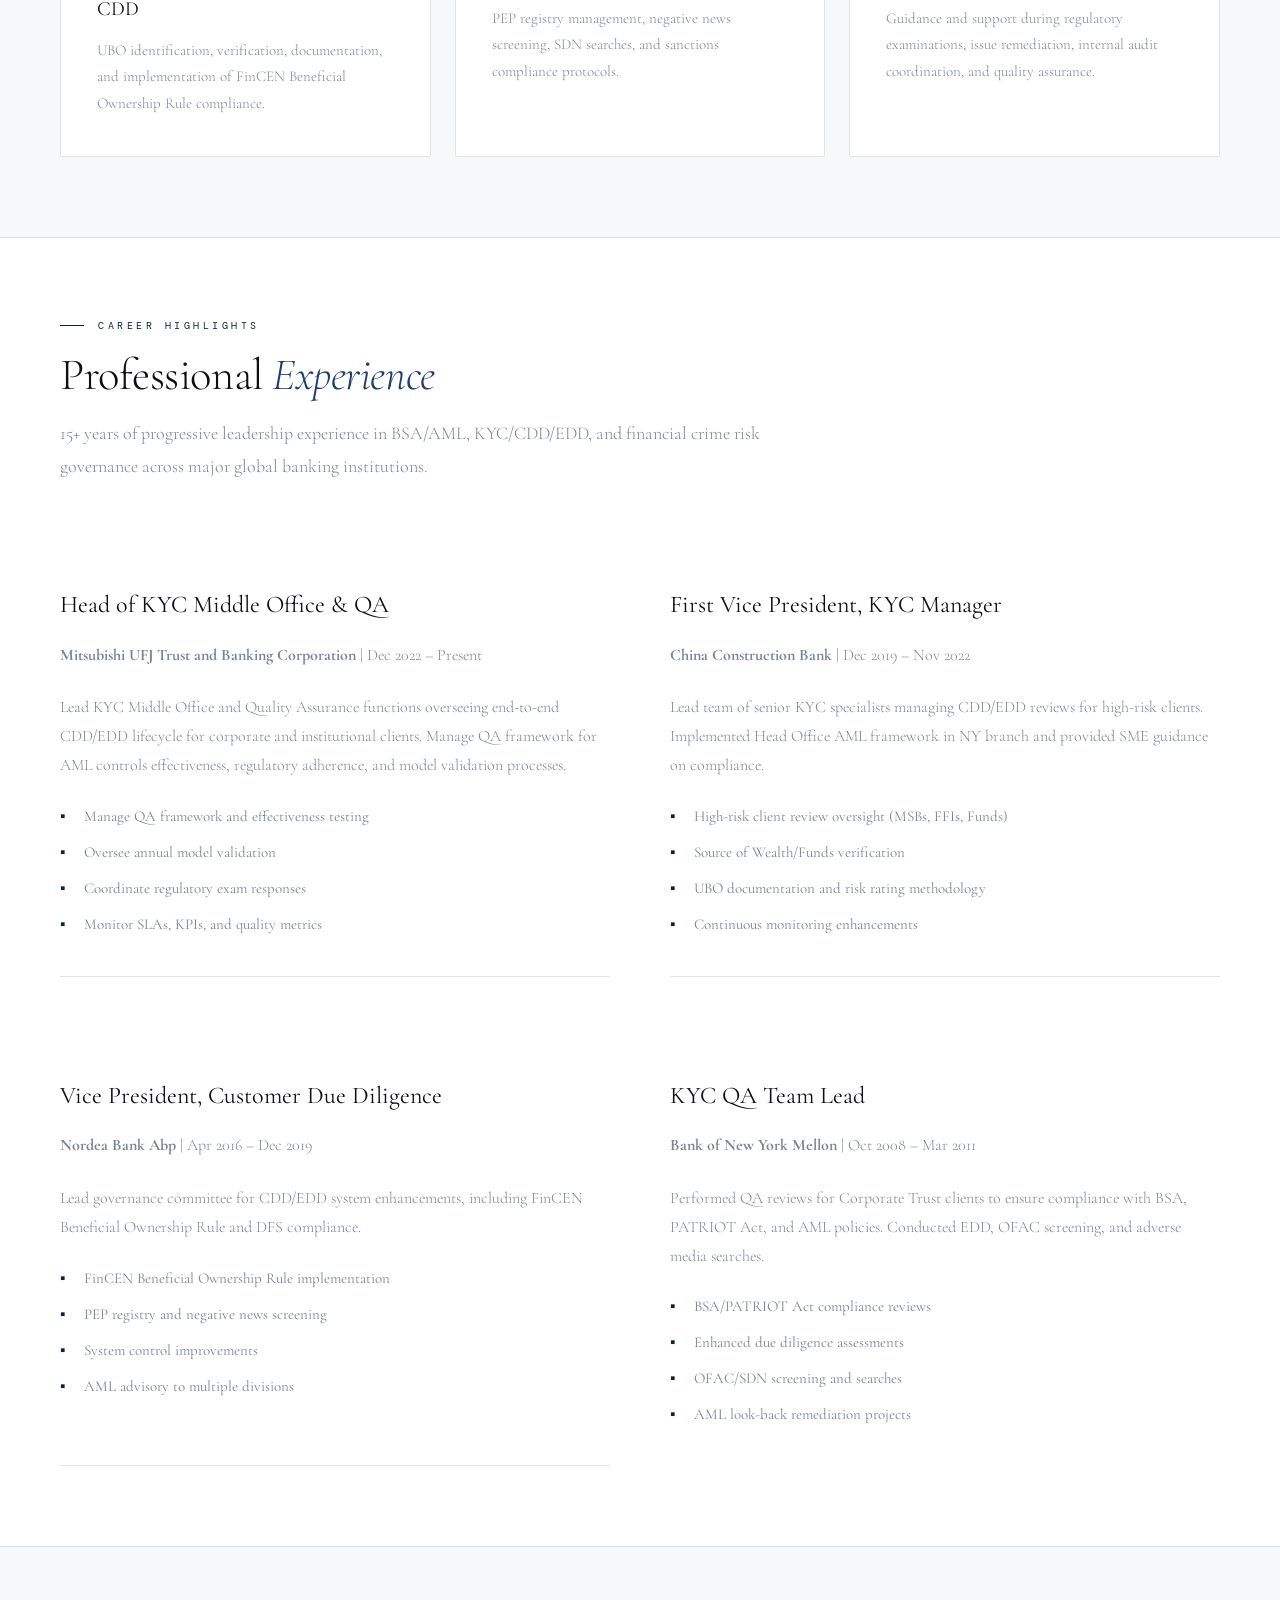
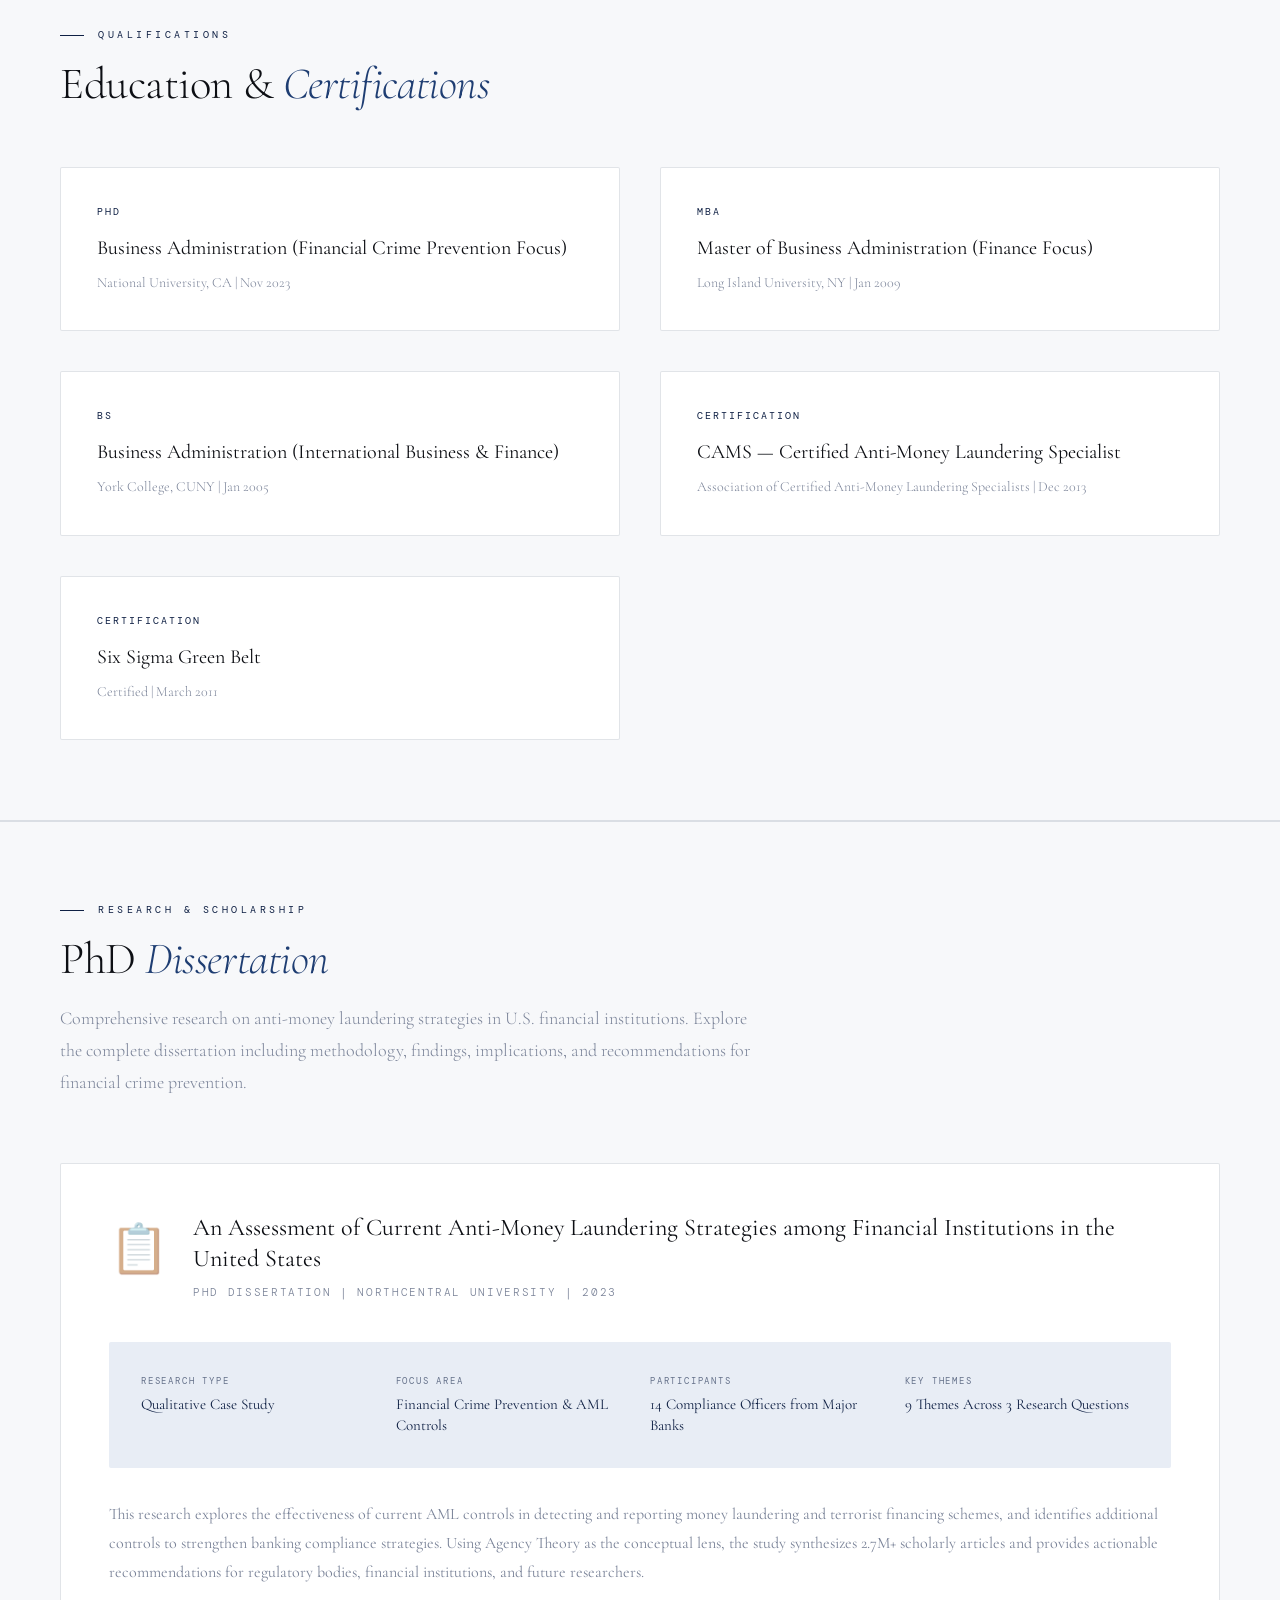
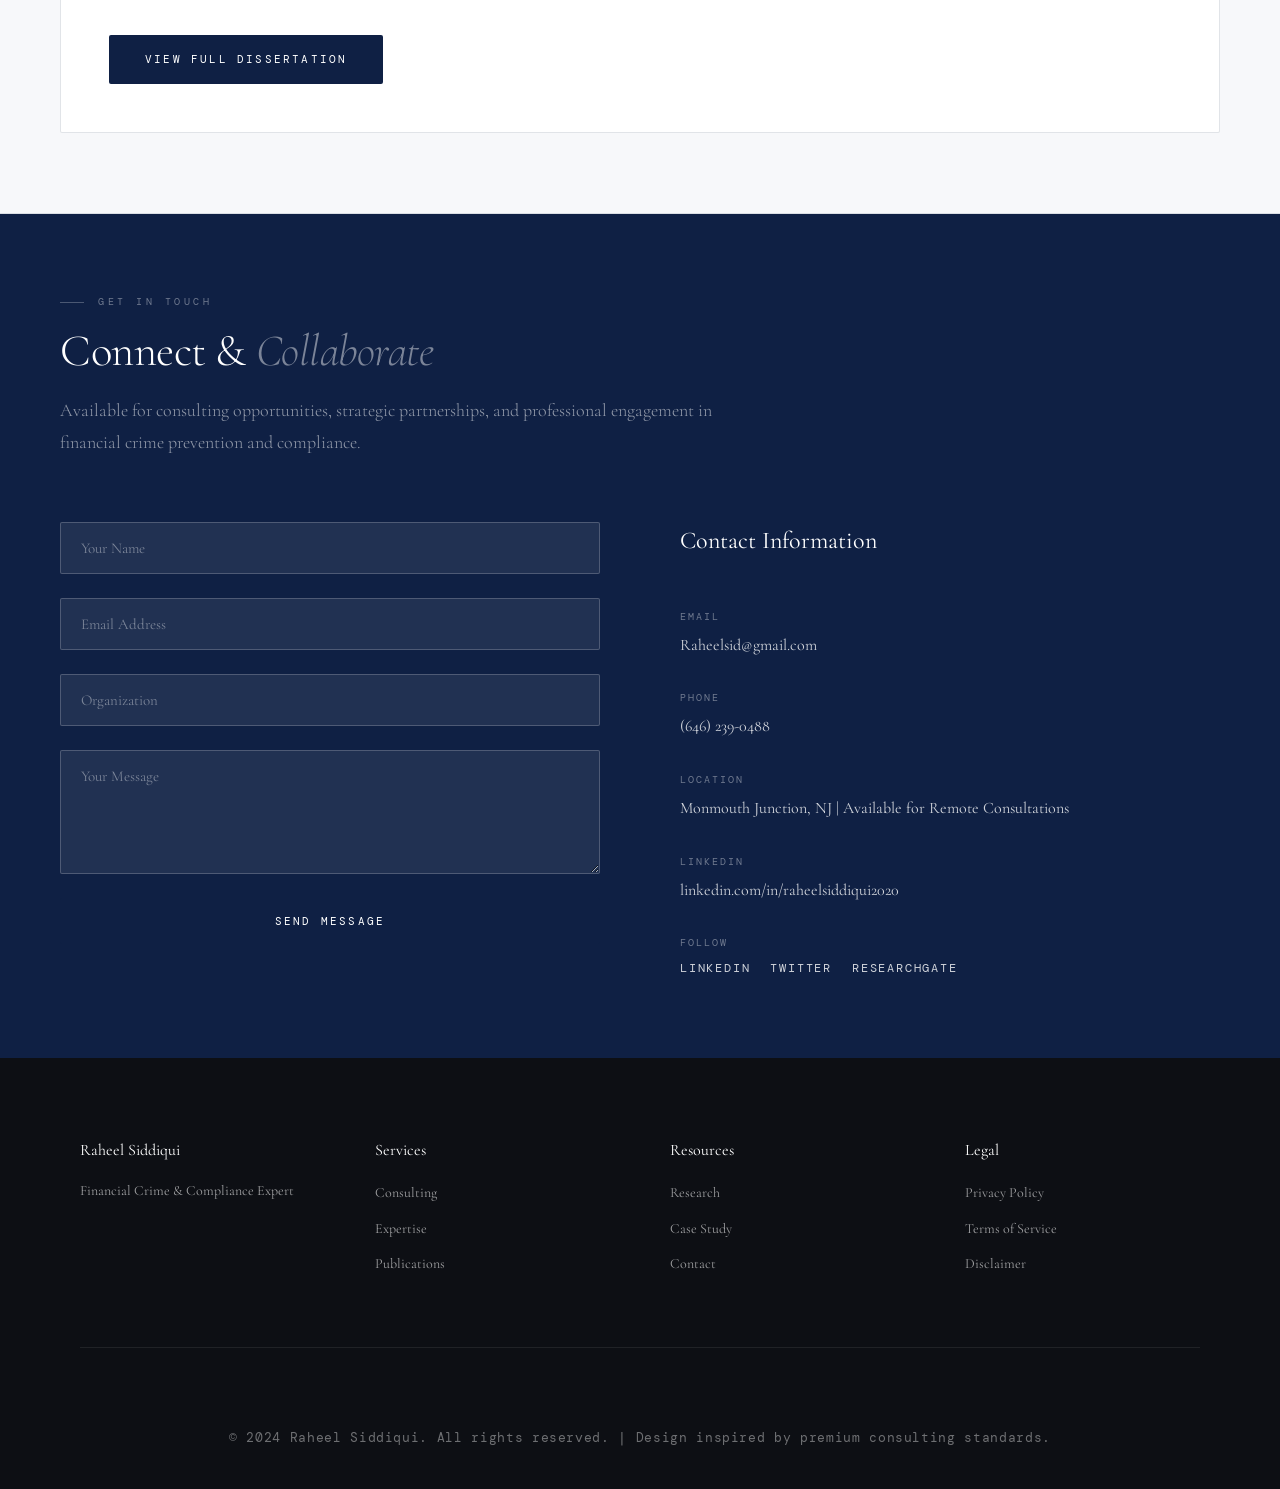
==== commit 0edc1455: "Use actual logo image as navbar logo" ====
--- a/index.html
+++ b/index.html
@@ -13,7 +13,7 @@
 <nav class="navbar">
   <div class="nav-logo-block">
     <a href="#" class="logo-link">
-      <img src="./images/logo.svg" alt="Raheel Siddiqui Logo" class="nav-logo-image">
+      <img src="./images/logo.png" alt="Raheel Siddiqui Logo" class="nav-logo-image" onerror="this.onerror=null; this.src='./images/logo.svg';">
     </a>
     <div class="nav-name">Raheel Siddiqui</div>
     <div class="nav-title">PhD, CAMS — Financial Crime Expert</div>
@@ -22,6 +22,7 @@
     <li><a href="#expertise">Expertise</a></li>
     <li><a href="#services">Experience</a></li>
     <li><a href="#contact">Contact</a></li>
+    <li><a href="dissertation.html" class="nav-btn">PhD Dissertation</a></li>
   </ul>
 </nav>
 
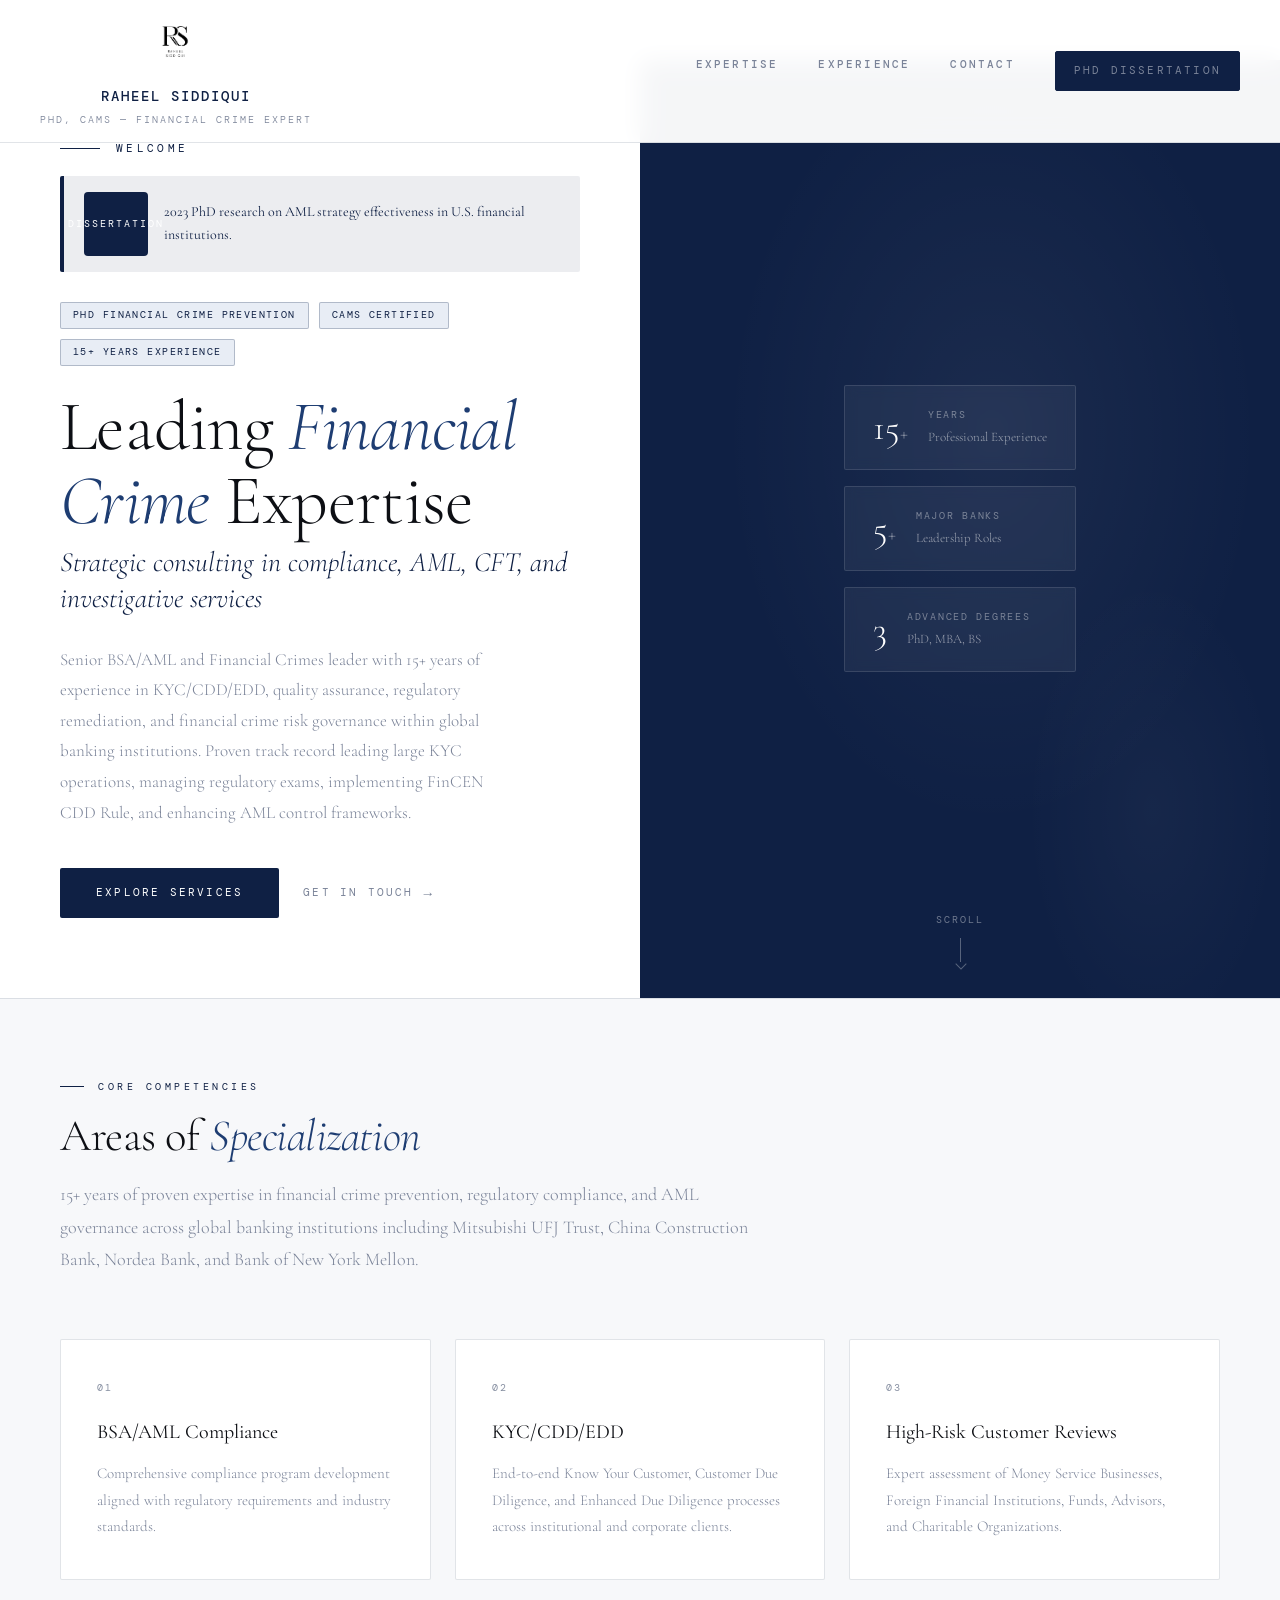
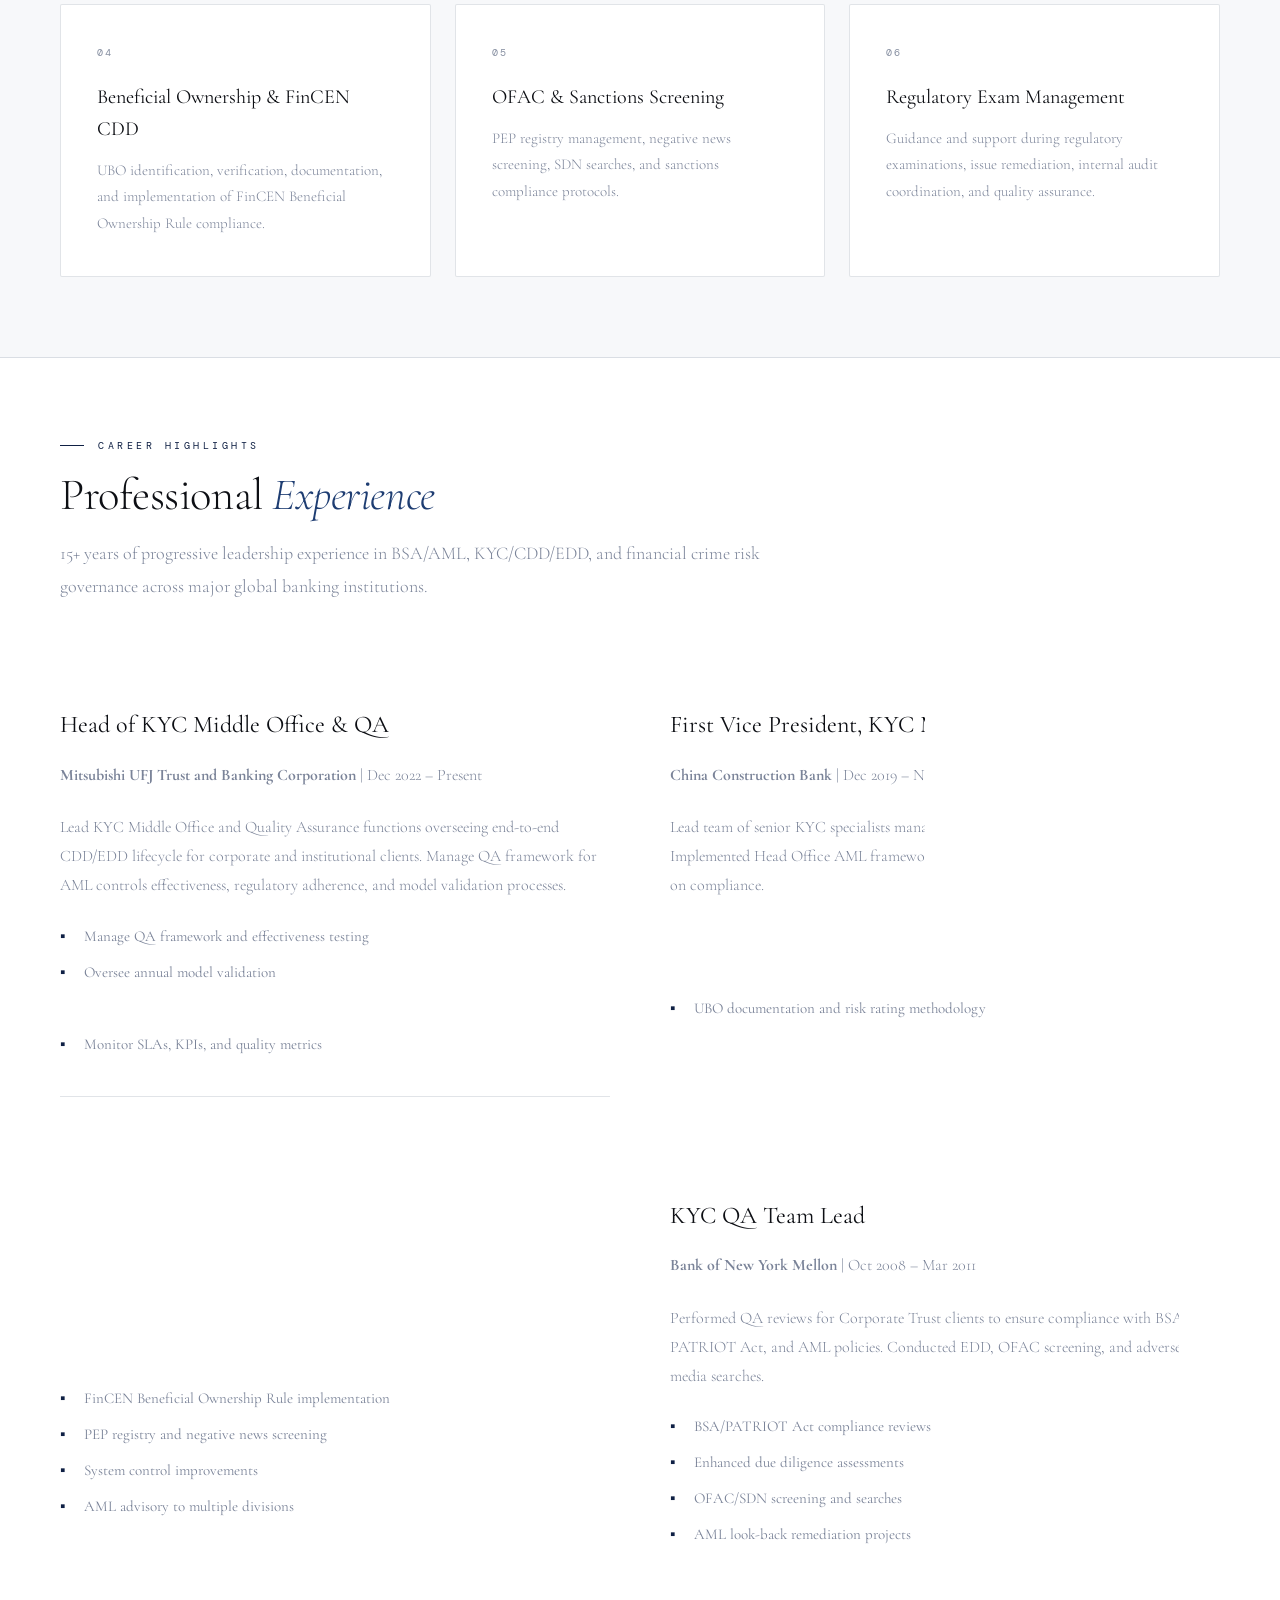
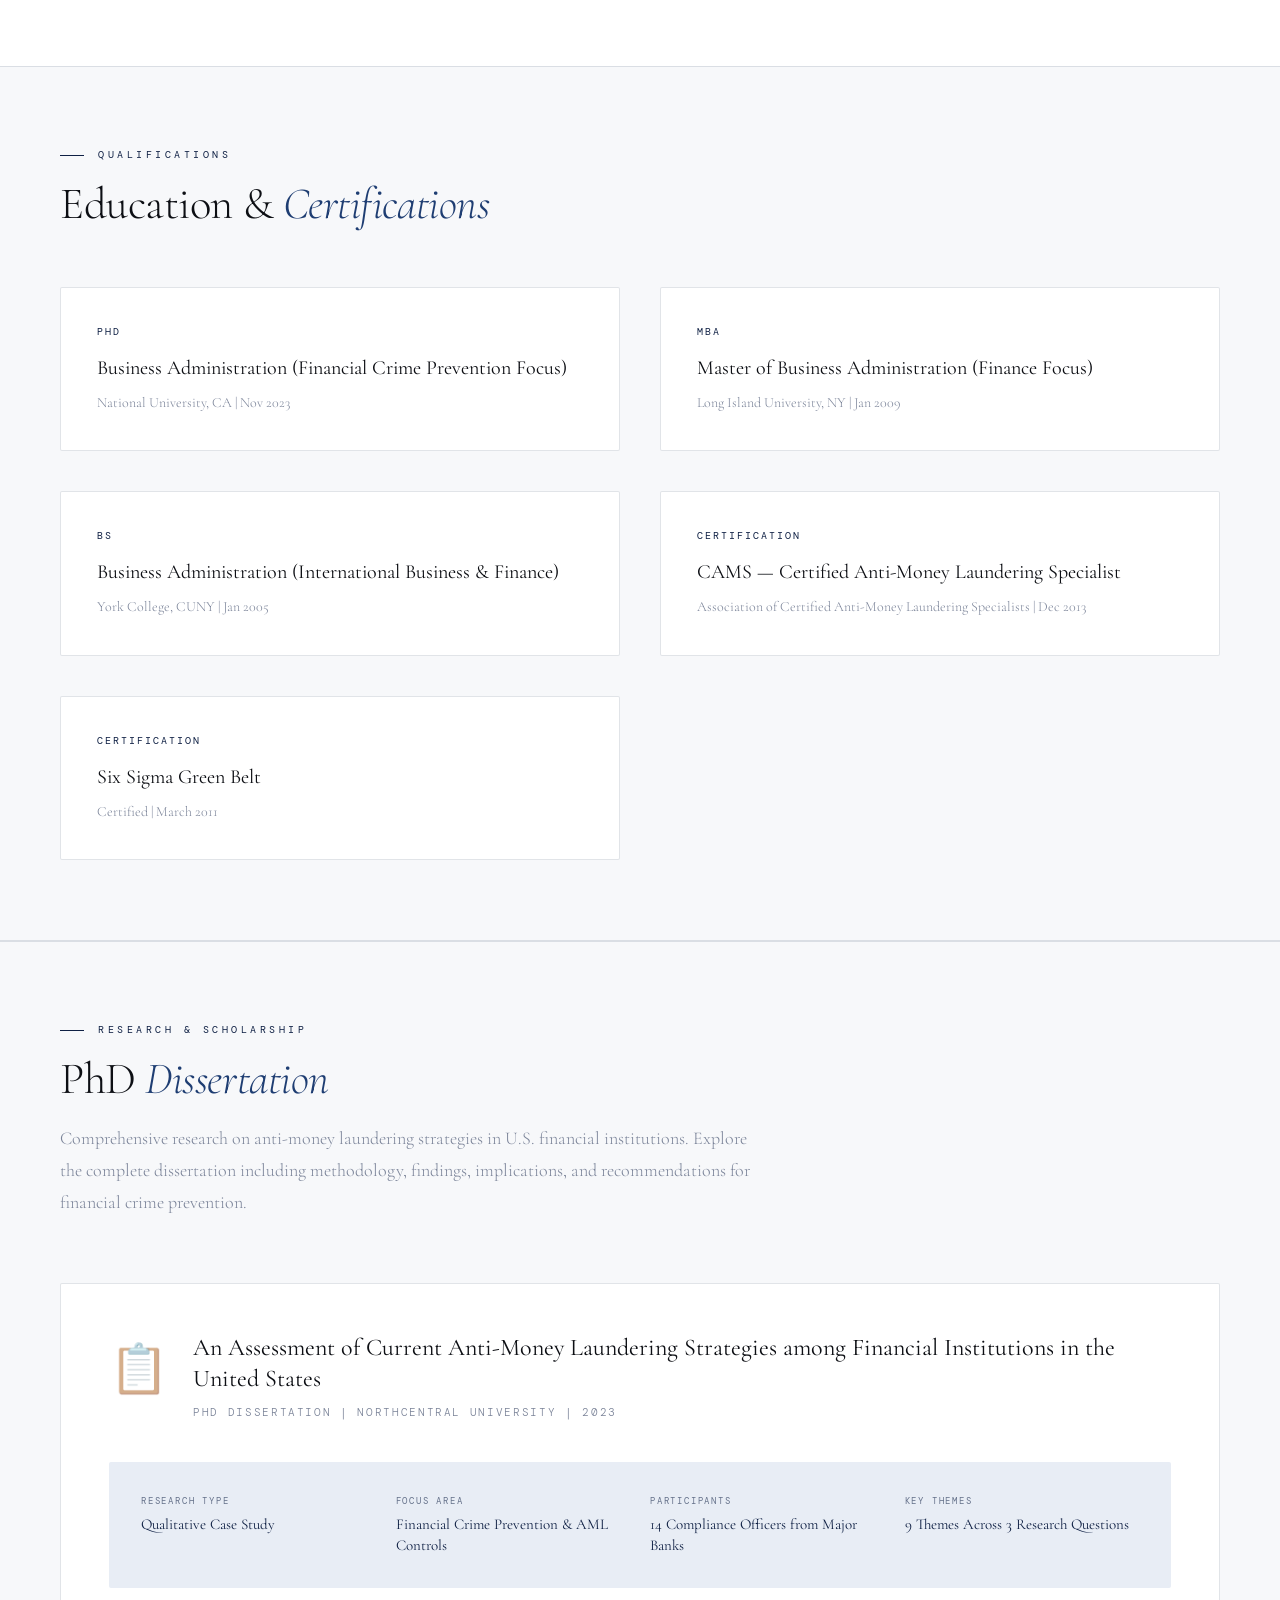
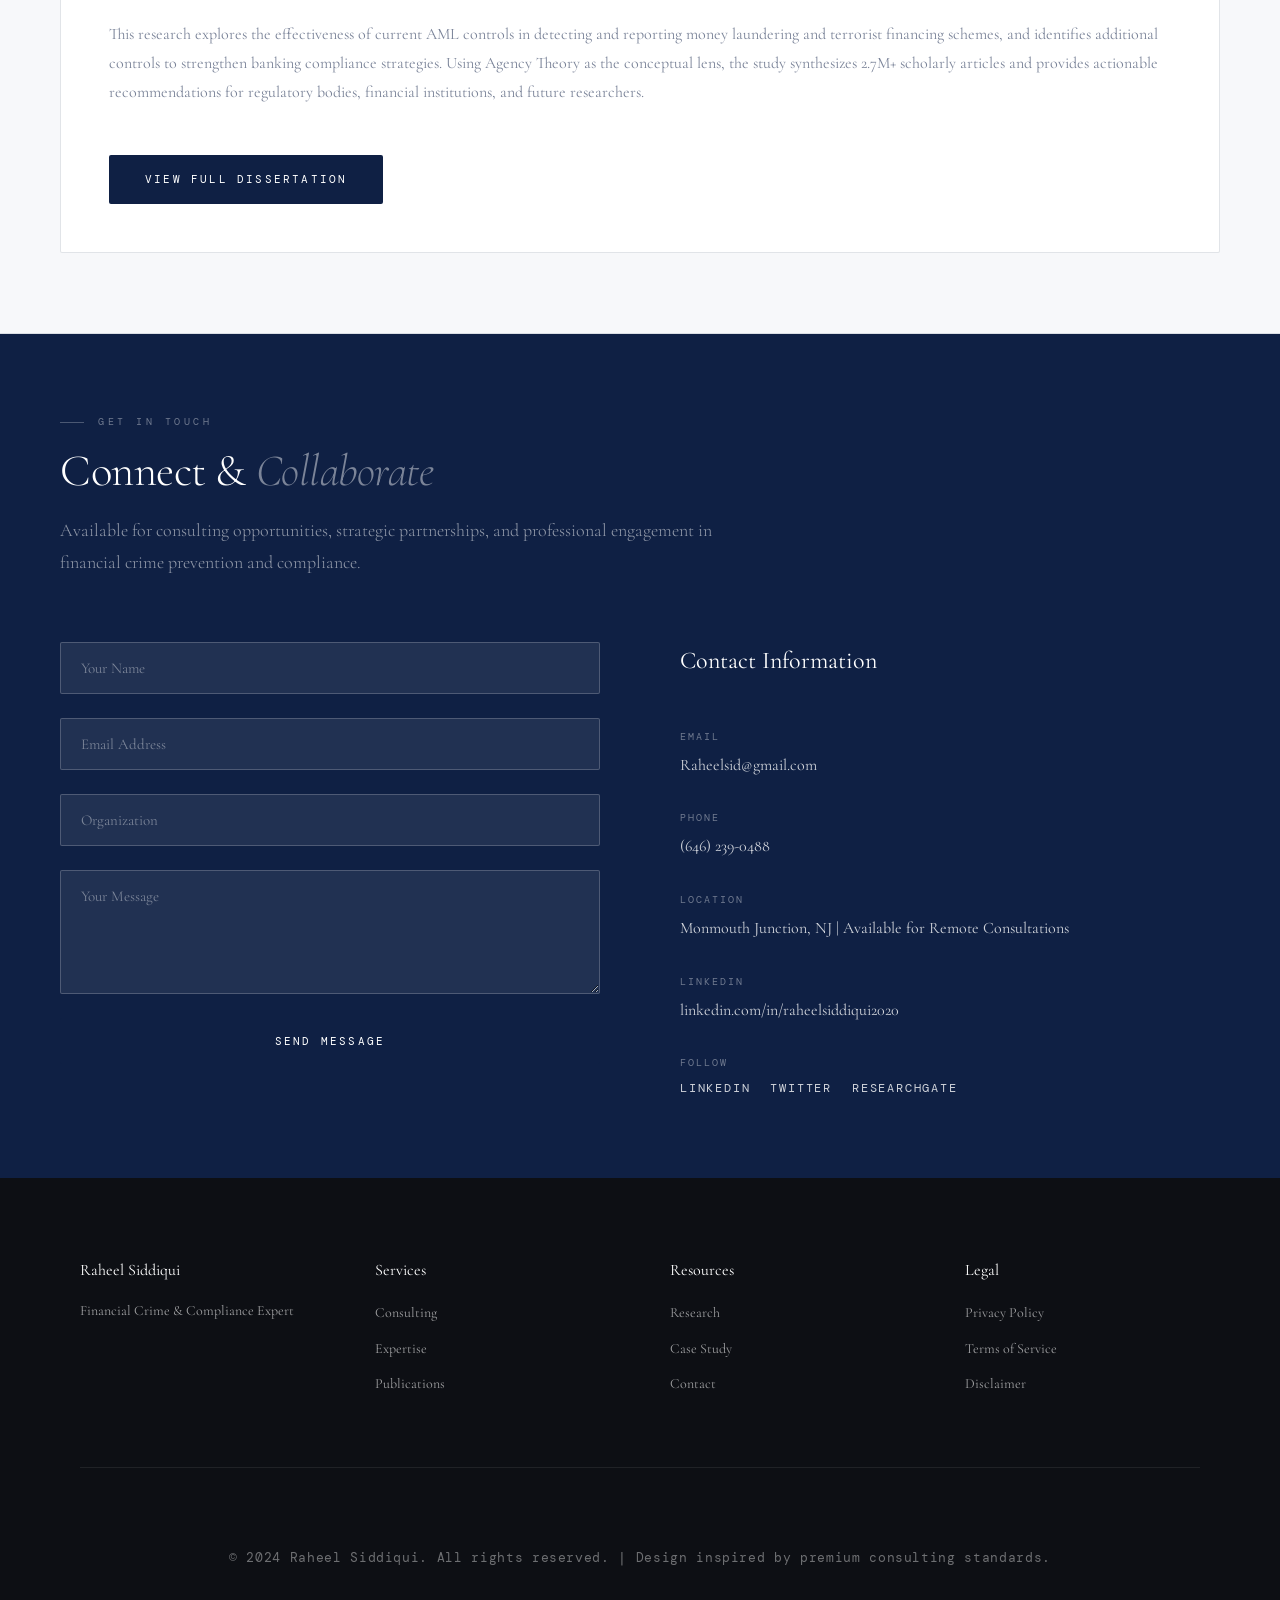
==== commit f82000b2: "Enlarge navbar logo/name and add dissertation badge in hero" ====
--- a/index.html
+++ b/index.html
@@ -32,6 +32,11 @@
     <div class="hero-eyebrow">
       <span>Welcome</span>
     </div>
+
+    <div class="hero-badge">
+      <span class="badge-label">Dissertation</span>
+      <p>2023 PhD research on AML strategy effectiveness in U.S. financial institutions.</p>
+    </div>
     
     <div class="hero-credential-row">
       <span class="cred-pill">PhD Financial Crime Prevention</span>
--- a/styles.css
+++ b/styles.css
@@ -72,26 +72,26 @@
 }
 
 .nav-logo-image {
-  height: 40px;
+  height: 54px;
   width: auto;
-  max-width: 50px;
+  max-width: 70px;
   object-fit: contain;
 }
 
 .nav-name {
-  font-size: 12px;
-  letter-spacing: 0.12em;
-  text-transform: uppercase;
-  color: var(--navy);
-  font-family: 'DM Mono', monospace;
-  font-weight: 400;
-  line-height: 1;
+  font-size: 14px;
+  letter-spacing: 0.14em;
+  text-transform: uppercase;
+  color: var(--navy);
+  font-family: 'DM Mono', monospace;
+  font-weight: 500;
+  line-height: 1.1;
 }
 
 .nav-title {
   font-family: 'DM Mono', monospace;
-  font-size: 9.5px;
-  letter-spacing: 0.18em;
+  font-size: 10px;
+  letter-spacing: 0.2em;
   text-transform: uppercase;
   color: var(--muted);
   font-weight: 300;
@@ -115,6 +115,25 @@
 
 .nav-links a:hover {
   color: var(--navy);
+  transform: translateY(-2px);
+}
+
+.nav-btn {
+  display: inline-flex;
+  align-items: center;
+  justify-content: center;
+  padding: 10px 18px;
+  border: 1px solid var(--navy);
+  border-radius: 2px;
+  background: var(--navy);
+  color: var(--white);
+  text-decoration: none;
+  transition: background 0.3s, transform 0.2s, color 0.3s;
+}
+
+.nav-btn:hover {
+  background: var(--navy-light);
+  color: var(--white);
   transform: translateY(-2px);
 }
 
@@ -144,7 +163,7 @@
   letter-spacing: 0.3em;
   text-transform: uppercase;
   color: var(--navy);
-  margin-bottom: 24px;
+  margin-bottom: 18px;
   display: flex;
   align-items: center;
   gap: 16px;
@@ -156,6 +175,42 @@
   width: 40px;
   height: 1px;
   background: var(--navy);
+}
+
+.hero-badge {
+  display: inline-flex;
+  align-items: center;
+  gap: 16px;
+  padding: 16px 20px;
+  background: rgba(15, 32, 68, 0.08);
+  border-left: 4px solid var(--navy);
+  border-radius: 2px;
+  margin-bottom: 30px;
+  max-width: 520px;
+}
+
+.badge-label {
+  display: inline-flex;
+  align-items: center;
+  justify-content: center;
+  width: 64px;
+  height: 64px;
+  background: var(--navy);
+  color: var(--white);
+  font-family: 'DM Mono', monospace;
+  font-size: 10px;
+  letter-spacing: 0.2em;
+  text-transform: uppercase;
+  border-radius: 4px;
+  flex-shrink: 0;
+}
+
+.hero-badge p {
+  margin: 0;
+  color: var(--navy);
+  font-size: 14px;
+  line-height: 1.6;
+  max-width: 420px;
 }
 
 .hero-credential-row {
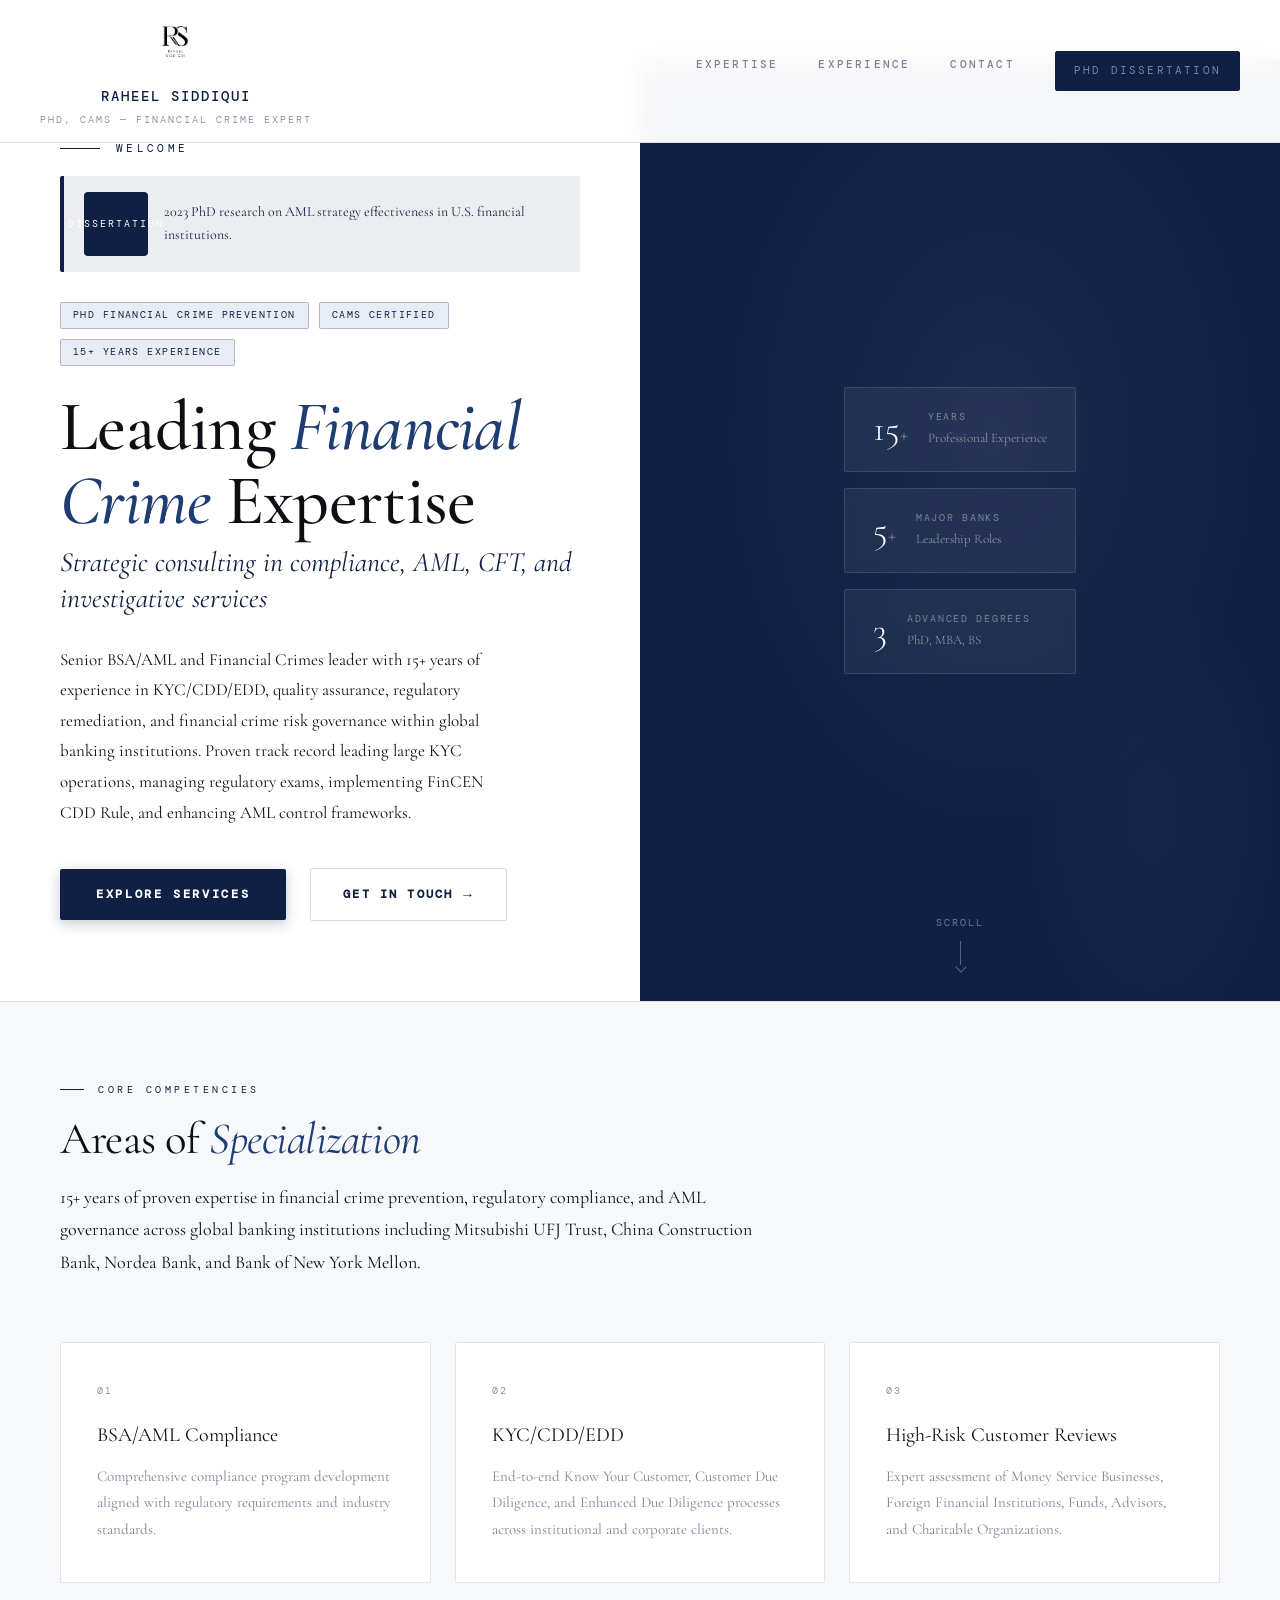
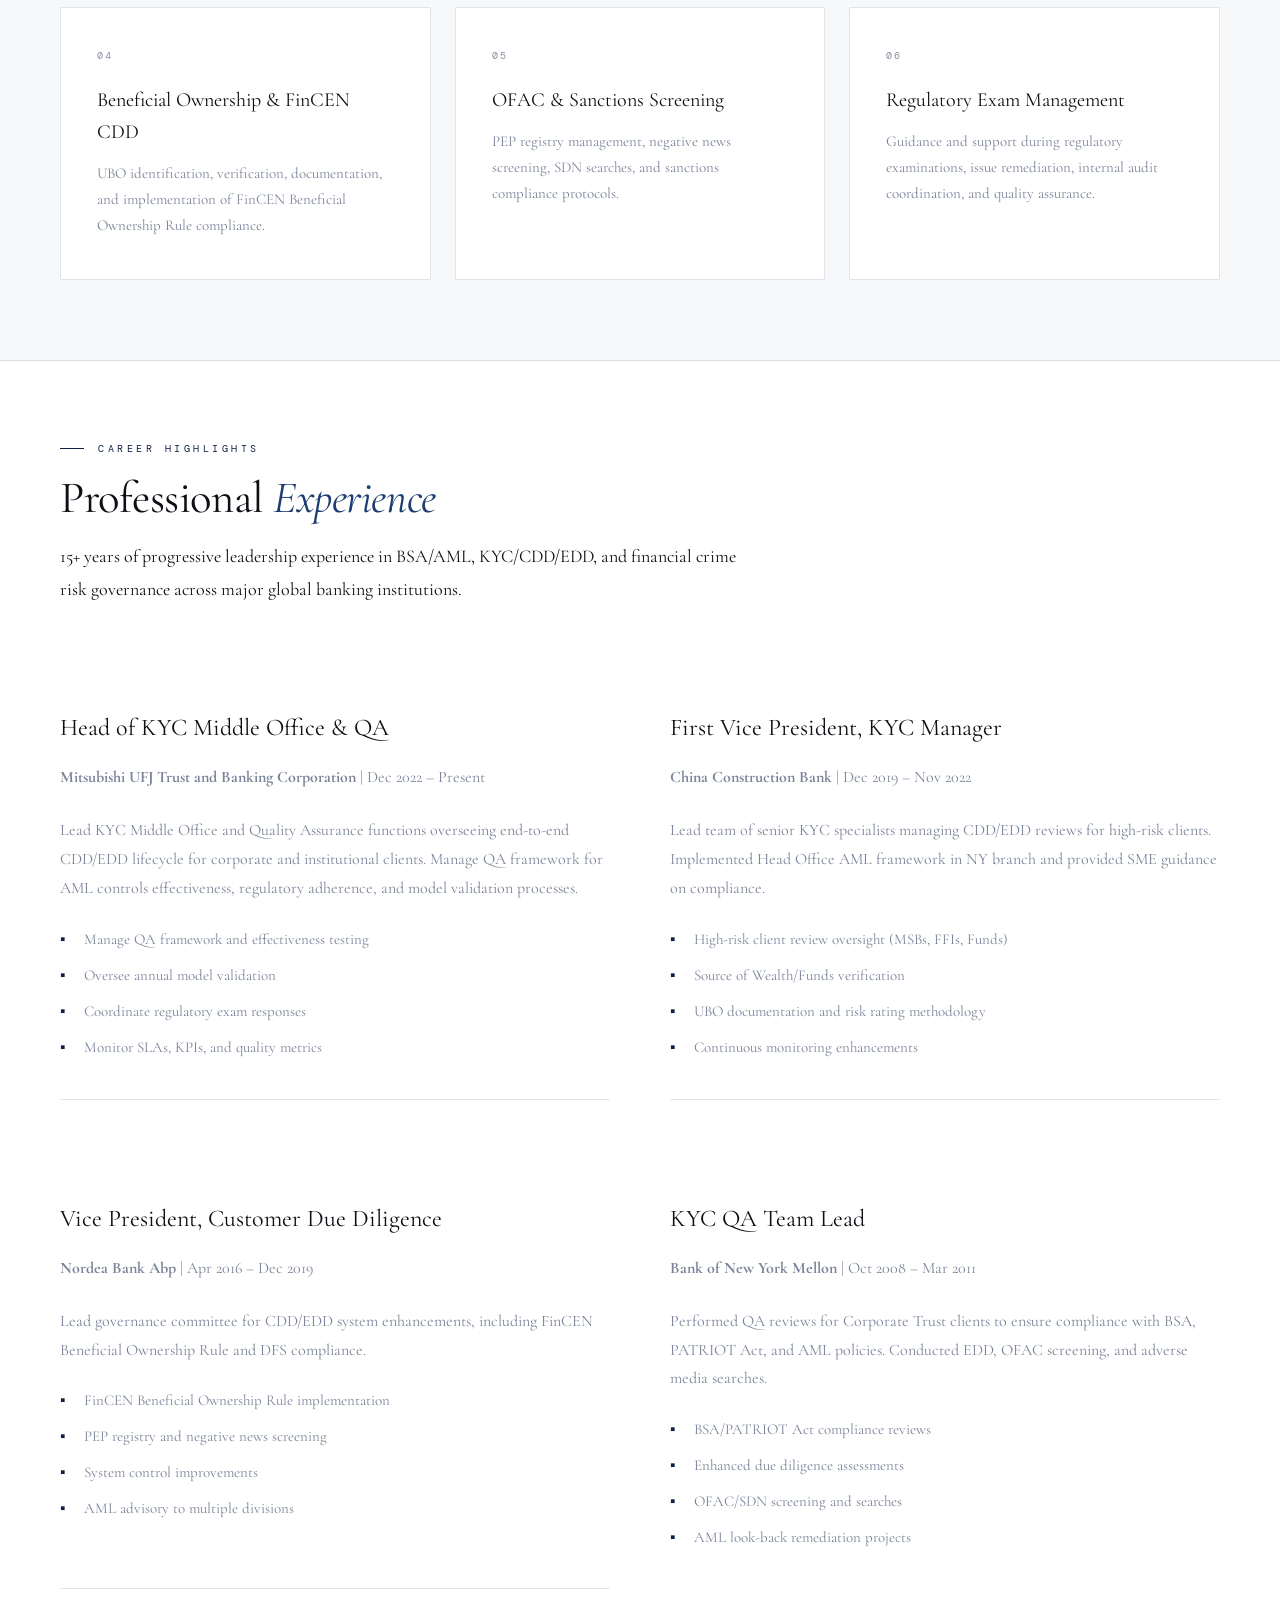
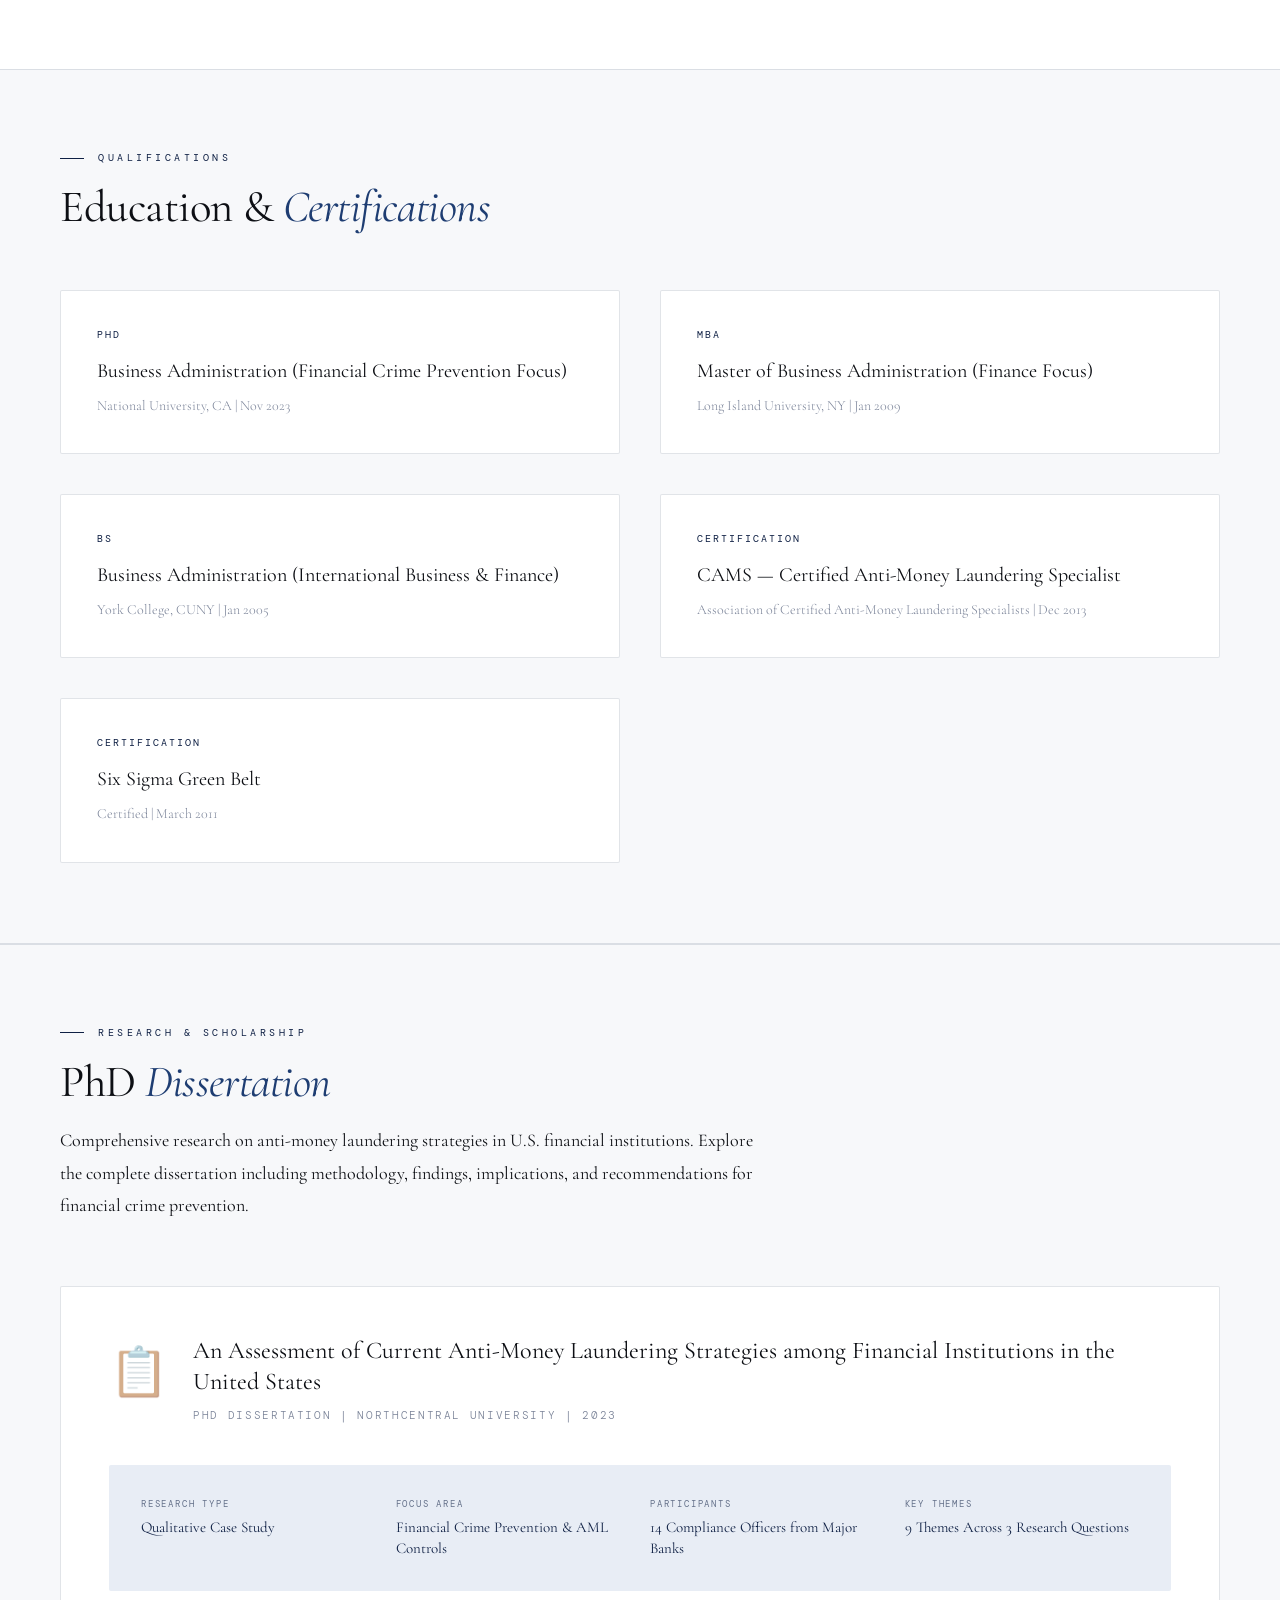
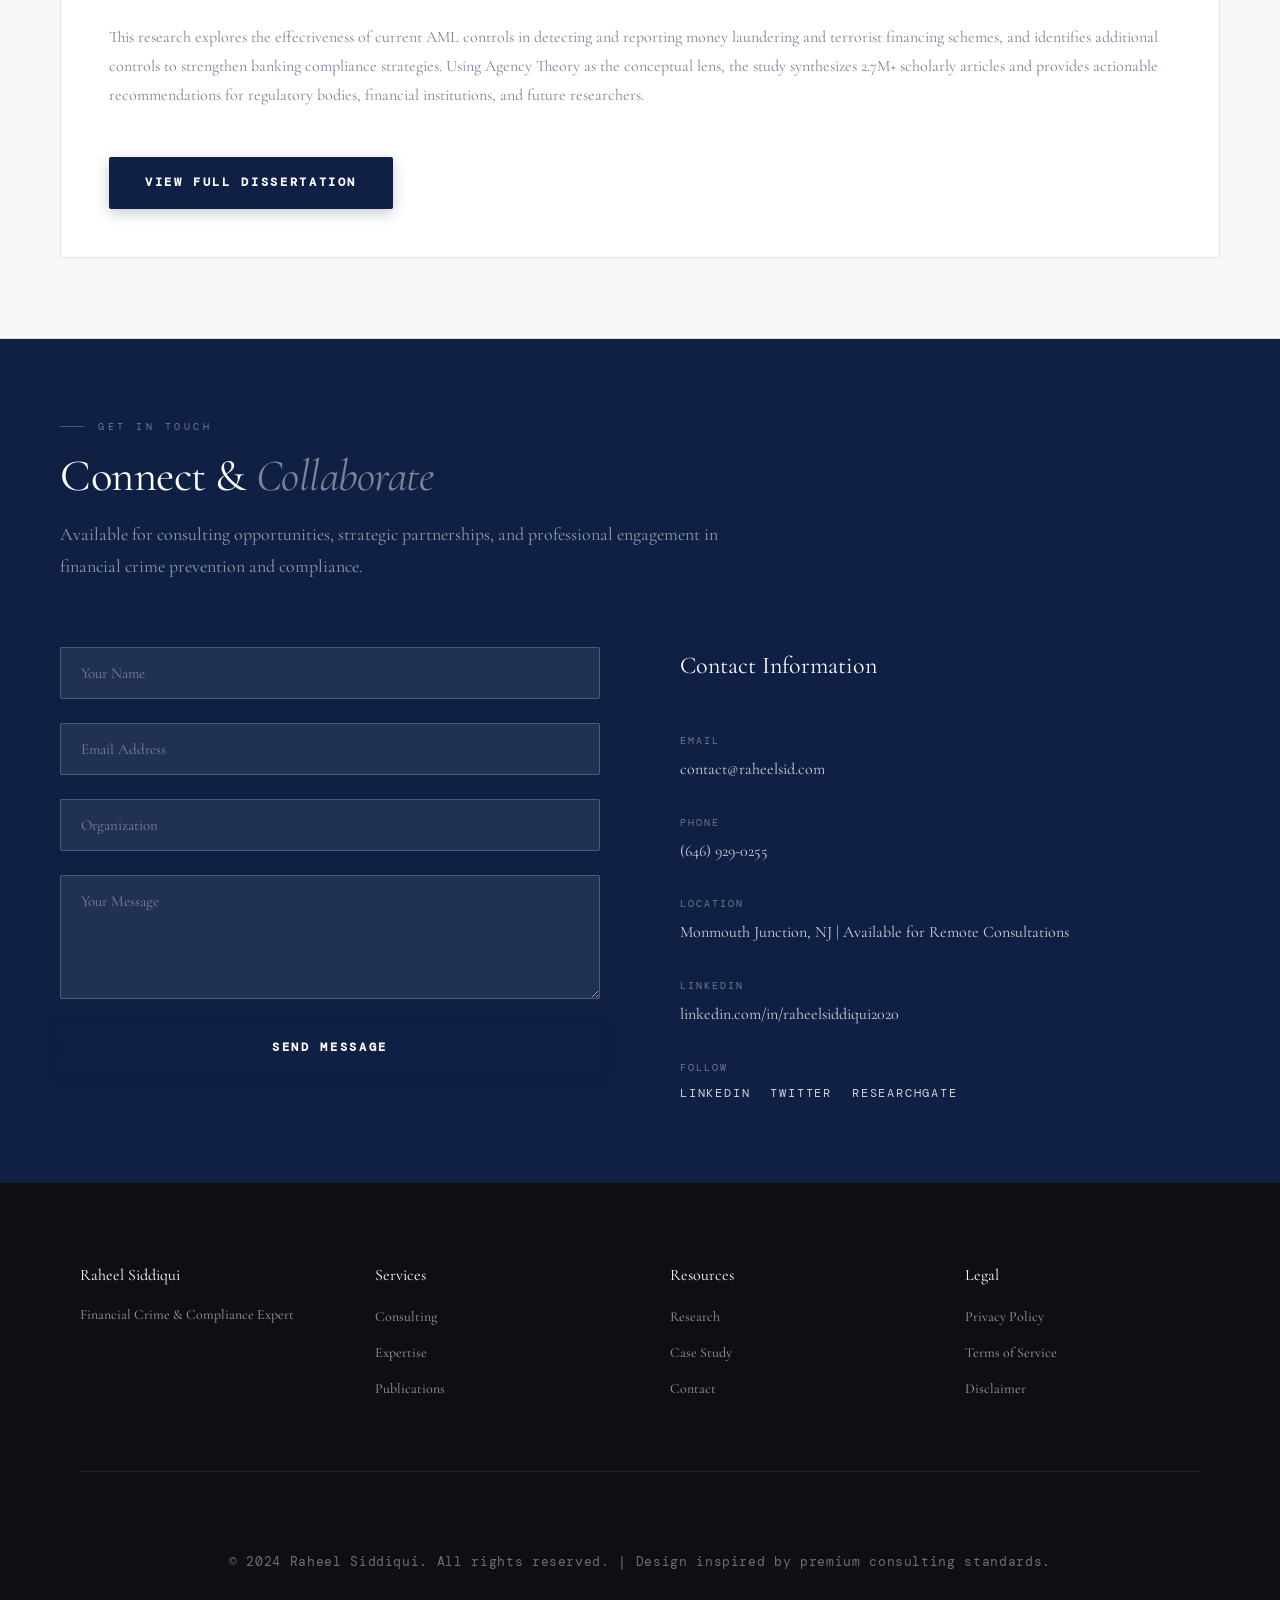
==== commit 177f8d73: "Update homepage and dissertation readability + button styling" ====
--- a/index.html
+++ b/index.html
@@ -307,11 +307,11 @@
       <h3>Contact Information</h3>
       <div class="info-item">
         <span class="label">Email</span>
-        <a href="mailto:Raheelsid@gmail.com">Raheelsid@gmail.com</a>
+        <a href="mailto:contact@raheelsid.com">contact@raheelsid.com</a>
       </div>
       <div class="info-item">
         <span class="label">Phone</span>
-        <a href="tel:+1-646-239-0488">(646) 239-0488</a>
+        <a href="tel:+1-646-929-0255">(646) 929-0255</a>
       </div>
       <div class="info-item">
         <span class="label">Location</span>
--- a/styles.css
+++ b/styles.css
@@ -36,6 +36,7 @@
   overflow-x: hidden;
   cursor: default;
   line-height: 1.6;
+  font-weight: 400;
 }
 
 /* ──────────────────────── NAVIGATION ────────────────────────── */
@@ -234,7 +235,7 @@
 
 h1 {
   font-size: clamp(44px, 5.5vw, 80px);
-  font-weight: 300;
+  font-weight: 500;
   line-height: 1.05;
   letter-spacing: -0.01em;
   margin-bottom: 6px;
@@ -248,7 +249,7 @@
 
 .hero-title-line {
   font-size: clamp(18px, 2.2vw, 28px);
-  font-weight: 300;
+  font-weight: 400;
   font-style: italic;
   line-height: 1.3;
   margin-bottom: 28px;
@@ -259,9 +260,9 @@
 .hero-desc {
   font-size: 17px;
   line-height: 1.8;
-  color: var(--muted);
+  color: var(--black);
   max-width: 460px;
-  font-weight: 300;
+  font-weight: 400;
   margin-bottom: 40px;
 }
 
@@ -276,8 +277,9 @@
   background: var(--navy);
   color: var(--white);
   font-family: 'DM Mono', monospace;
-  font-size: 11px;
-  letter-spacing: 0.2em;
+  font-size: 12px;
+  font-weight: 600;
+  letter-spacing: 0.22em;
   text-transform: uppercase;
   padding: 16px 36px;
   border: none;
@@ -286,6 +288,7 @@
   display: inline-block;
   transition: background 0.3s, transform 0.2s, box-shadow 0.3s;
   border-radius: 2px;
+  box-shadow: 0 4px 14px rgba(15, 32, 68, 0.24);
 }
 
 .btn-primary:hover {
@@ -296,19 +299,26 @@
 
 .btn-secondary {
   font-family: 'DM Mono', monospace;
-  font-size: 11px;
-  letter-spacing: 0.2em;
-  text-transform: uppercase;
-  color: var(--muted);
+  font-size: 12px;
+  font-weight: 600;
+  letter-spacing: 0.18em;
+  text-transform: uppercase;
+  color: var(--navy);
   text-decoration: none;
-  display: flex;
+  display: inline-flex;
   align-items: center;
   gap: 10px;
-  transition: color 0.3s;
+  padding: 14px 32px;
+  border: 1px solid rgba(15, 32, 68, 0.16);
+  border-radius: 2px;
+  transition: background 0.3s, color 0.3s, transform 0.2s, border-color 0.3s;
 }
 
 .btn-secondary:hover {
-  color: var(--navy);
+  color: var(--white);
+  background: var(--navy);
+  border-color: var(--navy);
+  transform: translateY(-1px);
 }
 
 .btn-secondary::after {
@@ -507,7 +517,7 @@
 
 h2 {
   font-size: clamp(30px, 3.5vw, 50px);
-  font-weight: 300;
+  font-weight: 400;
   line-height: 1.15;
   letter-spacing: -0.01em;
   margin-bottom: 16px;
@@ -530,8 +540,8 @@
 .section-intro {
   font-size: 18px;
   line-height: 1.8;
-  color: var(--muted);
-  font-weight: 300;
+  color: var(--black);
+  font-weight: 400;
   max-width: 700px;
   margin-bottom: 64px;
 }
@@ -608,7 +618,7 @@
   font-size: 15px;
   line-height: 1.75;
   color: var(--muted);
-  font-weight: 300;
+  font-weight: 400;
 }
 
 /* ──────────────────────── SERVICE BLOCKS ────────────────────────── */
@@ -633,7 +643,7 @@
   line-height: 1.8;
   color: var(--muted);
   margin-bottom: 24px;
-  font-weight: 300;
+  font-weight: 400;
 }
 
 .service-list {
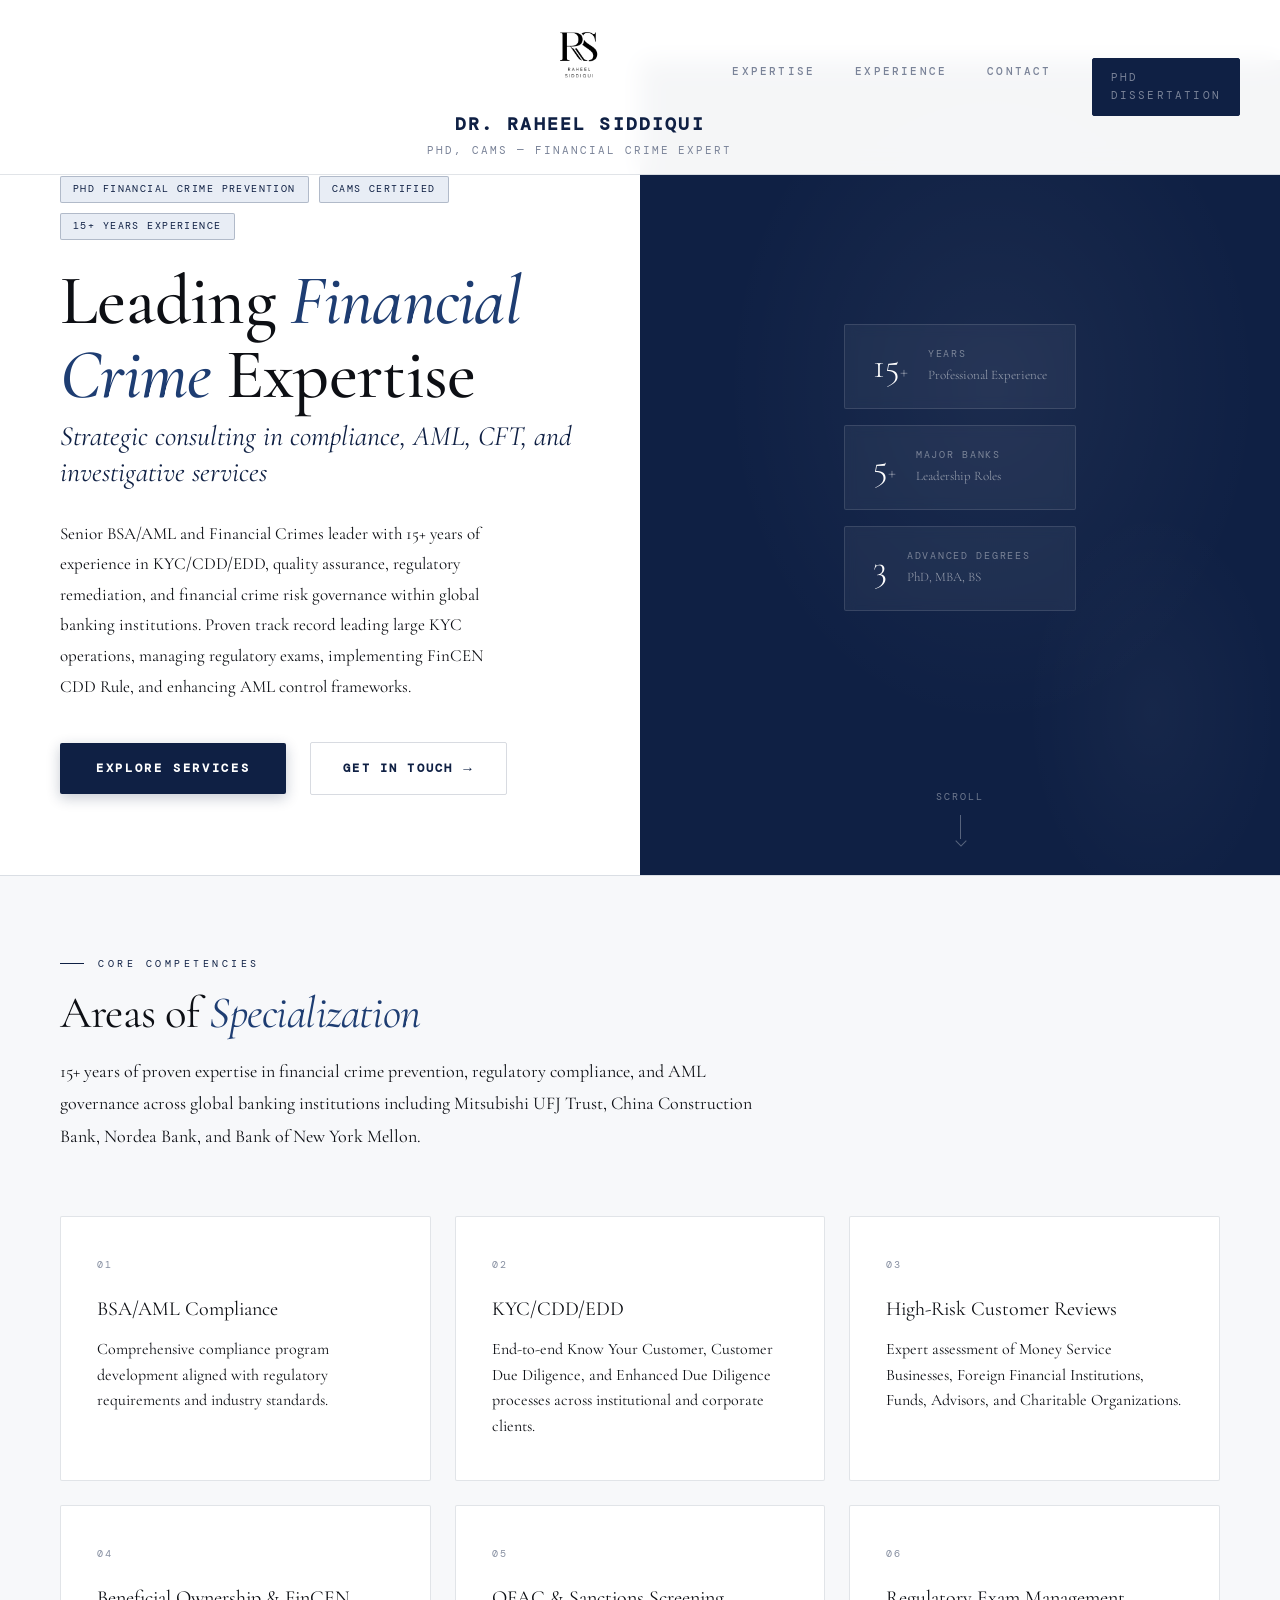
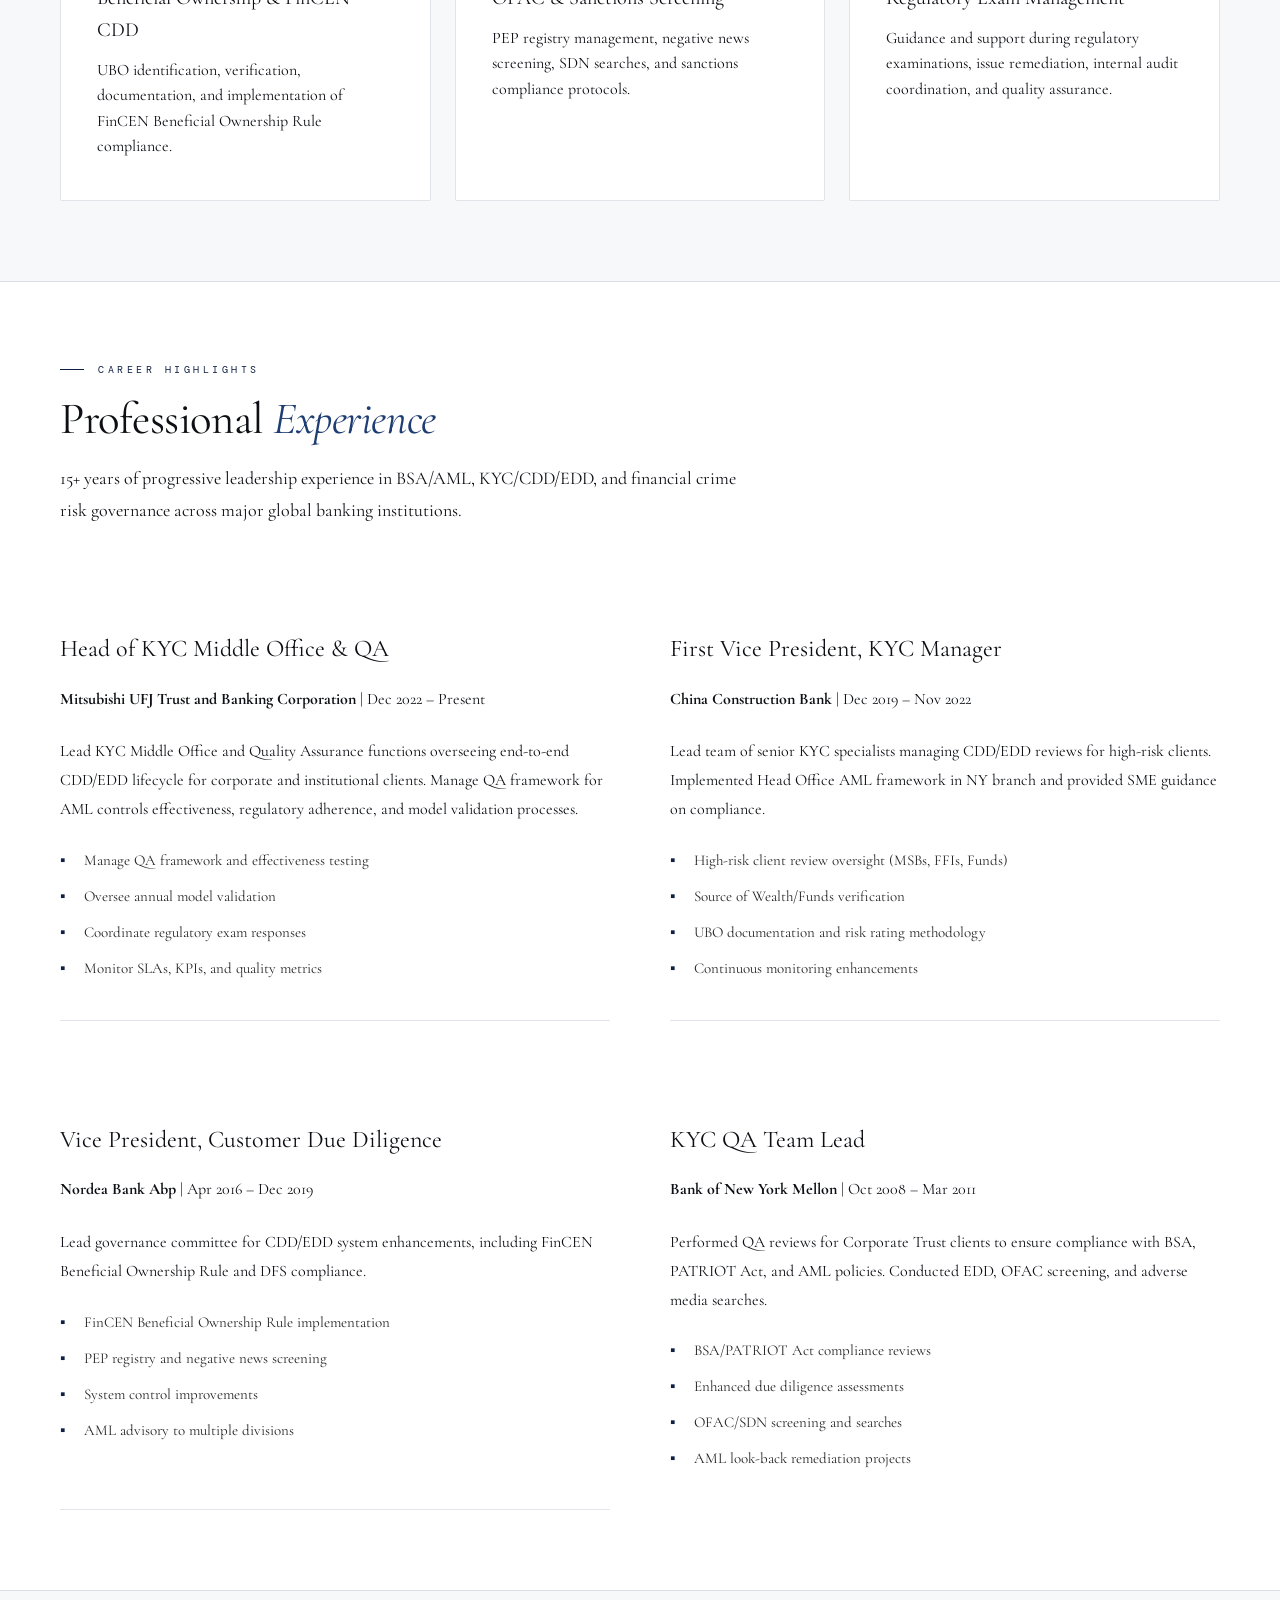
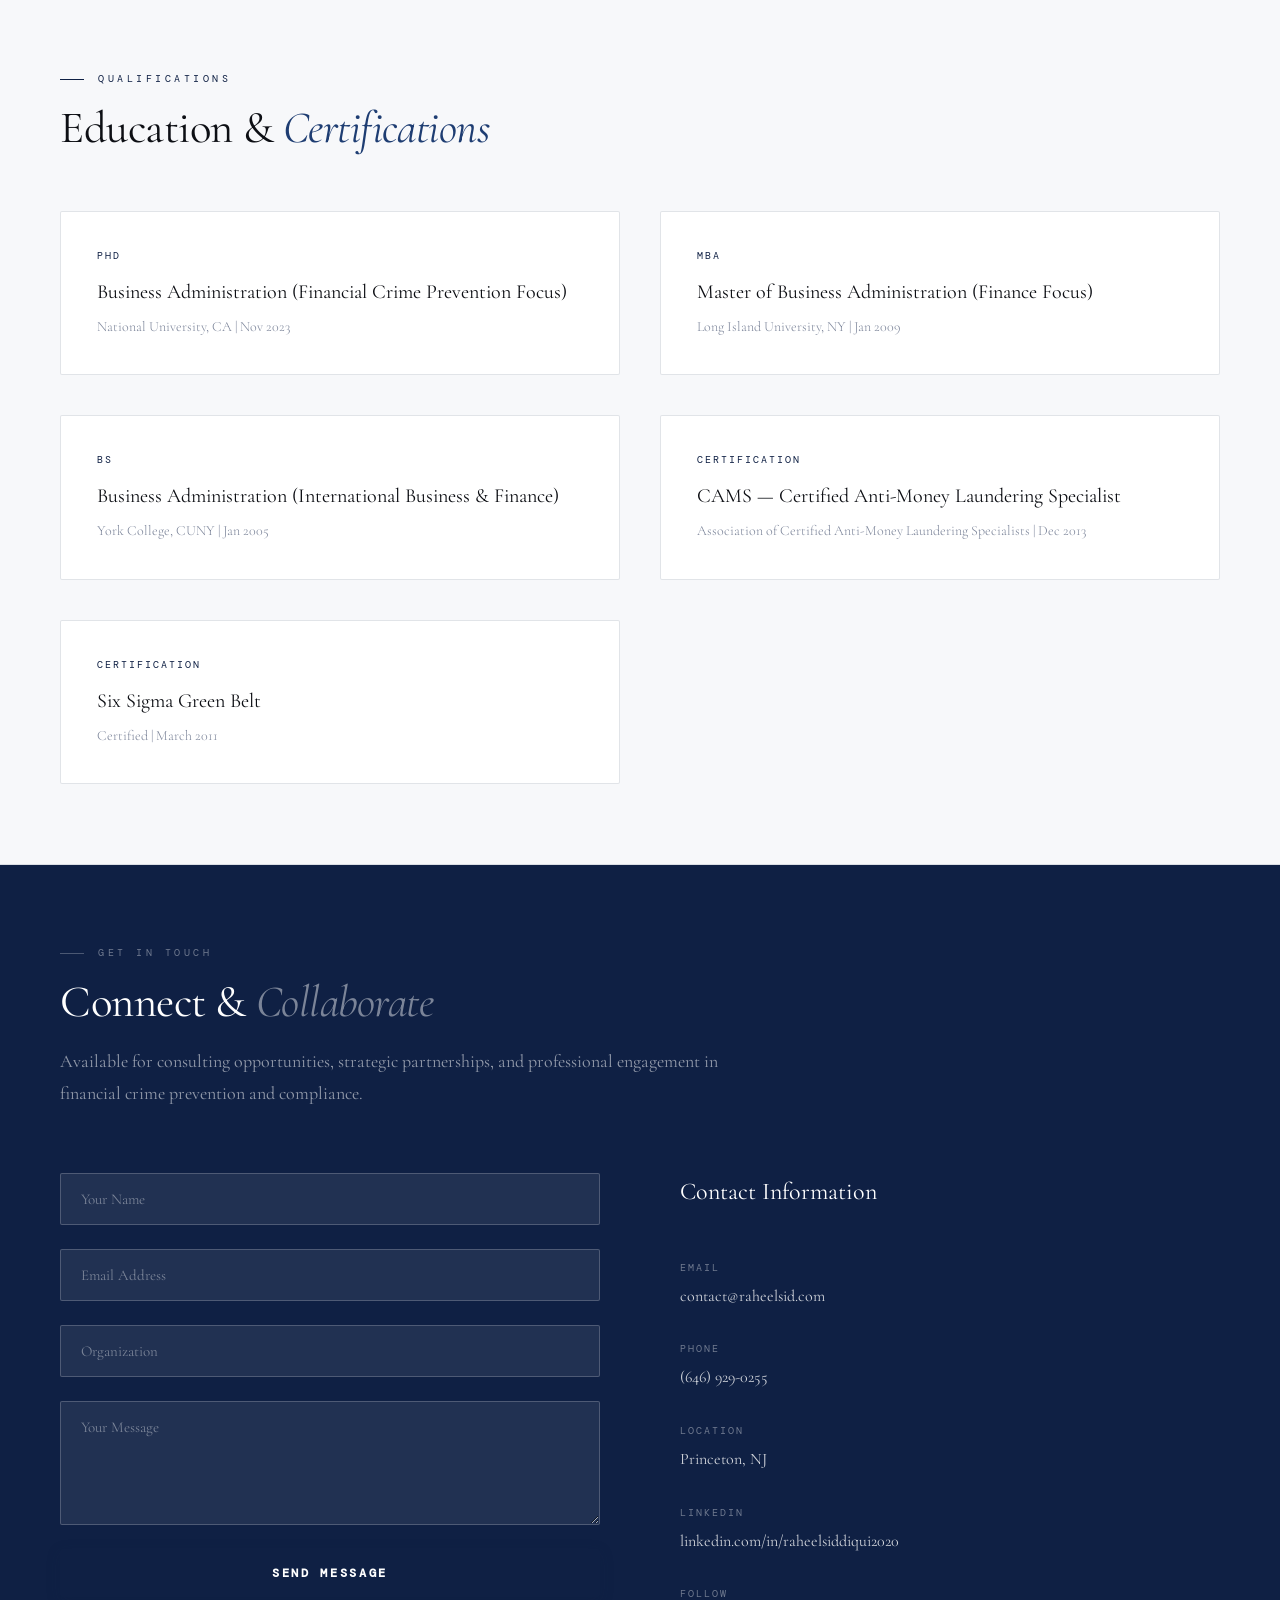
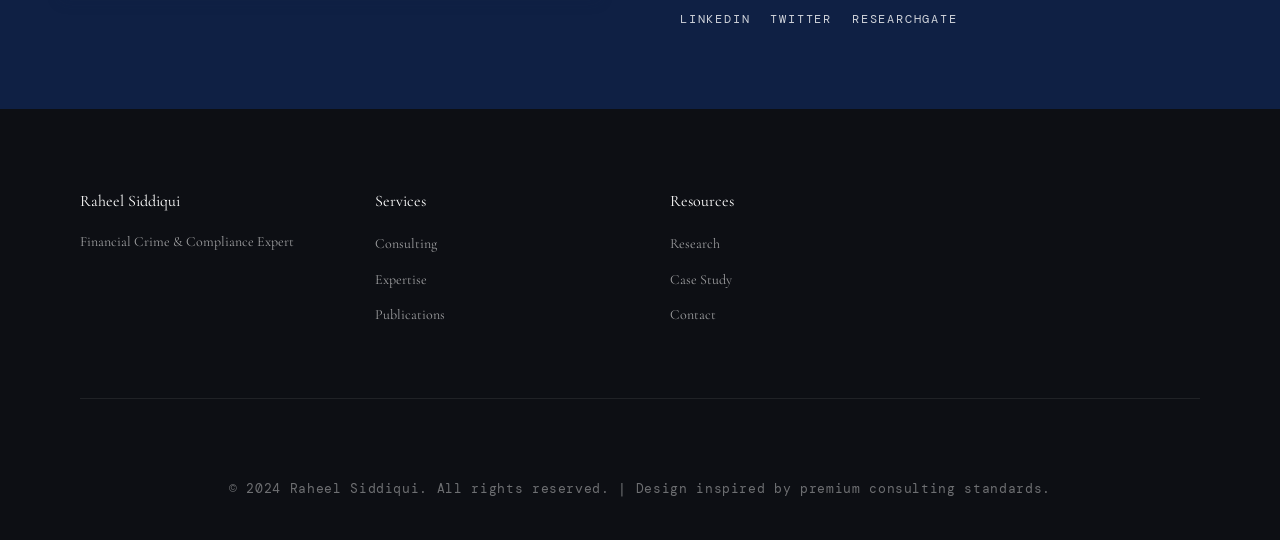
==== commit 72b0456b: "Checkpoint from VS Code for cloud agent session Co-authored-by: Copilot <copilot@github.com>" ====
--- a/index.html
+++ b/index.html
@@ -13,9 +13,9 @@
 <nav class="navbar">
   <div class="nav-logo-block">
     <a href="#" class="logo-link">
-      <img src="./images/logo.png" alt="Raheel Siddiqui Logo" class="nav-logo-image" onerror="this.onerror=null; this.src='./images/logo.svg';">
+      <img src="./images/logo.png" alt="Dr. Raheel Siddiqui Logo" class="nav-logo-image" onerror="this.onerror=null; this.src='./images/logo.svg';">
     </a>
-    <div class="nav-name">Raheel Siddiqui</div>
+    <div class="nav-name">Dr. Raheel Siddiqui</div>
     <div class="nav-title">PhD, CAMS — Financial Crime Expert</div>
   </div>
   <ul class="nav-links">
@@ -33,11 +33,6 @@
       <span>Welcome</span>
     </div>
 
-    <div class="hero-badge">
-      <span class="badge-label">Dissertation</span>
-      <p>2023 PhD research on AML strategy effectiveness in U.S. financial institutions.</p>
-    </div>
-    
     <div class="hero-credential-row">
       <span class="cred-pill">PhD Financial Crime Prevention</span>
       <span class="cred-pill">CAMS Certified</span>
@@ -234,50 +229,6 @@
   </div>
 </section>
 
-<!-- ═══════════════════════ DISSERTATION SECTION ═══════════════════════ -->
-<section class="section dissertation-section">
-  <div class="section-label">Research & Scholarship</div>
-  <h2>PhD <em>Dissertation</em></h2>
-  <p class="section-intro">
-    Comprehensive research on anti-money laundering strategies in U.S. financial institutions. Explore the complete dissertation including methodology, findings, implications, and recommendations for financial crime prevention.
-  </p>
-
-  <div class="dissertation-card">
-    <div class="diss-header">
-      <div class="diss-icon">📋</div>
-      <div>
-        <h3>An Assessment of Current Anti-Money Laundering Strategies among Financial Institutions in the United States</h3>
-        <p class="diss-meta">PhD Dissertation | Northcentral University | 2023</p>
-      </div>
-    </div>
-    
-    <div class="diss-highlights">
-      <div class="highlight-item">
-        <span class="highlight-label">Research Type</span>
-        <span class="highlight-value">Qualitative Case Study</span>
-      </div>
-      <div class="highlight-item">
-        <span class="highlight-label">Focus Area</span>
-        <span class="highlight-value">Financial Crime Prevention & AML Controls</span>
-      </div>
-      <div class="highlight-item">
-        <span class="highlight-label">Participants</span>
-        <span class="highlight-value">14 Compliance Officers from Major Banks</span>
-      </div>
-      <div class="highlight-item">
-        <span class="highlight-label">Key Themes</span>
-        <span class="highlight-value">9 Themes Across 3 Research Questions</span>
-      </div>
-    </div>
-
-    <p class="diss-description">
-      This research explores the effectiveness of current AML controls in detecting and reporting money laundering and terrorist financing schemes, and identifies additional controls to strengthen banking compliance strategies. Using Agency Theory as the conceptual lens, the study synthesizes 2.7M+ scholarly articles and provides actionable recommendations for regulatory bodies, financial institutions, and future researchers.
-    </p>
-
-    <a href="dissertation.html" class="btn-primary diss-btn">View Full Dissertation</a>
-  </div>
-</section>
-
 <!-- ═══════════════════════ CONTACT SECTION ═══════════════════════ -->
 <section id="contact" class="section section-navy">
   <div class="section-label light">Get In Touch</div>
@@ -315,7 +266,7 @@
       </div>
       <div class="info-item">
         <span class="label">Location</span>
-        <p>Monmouth Junction, NJ | Available for Remote Consultations</p>
+        <p>Princeton, NJ</p>
       </div>
       <div class="info-item">
         <span class="label">LinkedIn</span>
@@ -356,14 +307,6 @@
         <li><a href="#contact">Contact</a></li>
       </ul>
     </div>
-    <div class="footer-col">
-      <h4>Legal</h4>
-      <ul>
-        <li><a href="#privacy">Privacy Policy</a></li>
-        <li><a href="#terms">Terms of Service</a></li>
-        <li><a href="#disclaimer">Disclaimer</a></li>
-      </ul>
-    </div>
   </div>
   <div class="footer-bottom">
     <p>&copy; 2024 Raheel Siddiqui. All rights reserved. | Design inspired by premium consulting standards.</p>
--- a/styles.css
+++ b/styles.css
@@ -46,8 +46,8 @@
   left: 0;
   right: 0;
   z-index: 100;
-  display: flex;
-  justify-content: space-between;
+  display: grid;
+  grid-template-columns: 1fr auto 1fr;
   align-items: center;
   padding: 14px 40px;
   background: rgba(255, 255, 255, 0.96);
@@ -56,10 +56,12 @@
 }
 
 .nav-logo-block {
+  grid-column: 2;
   display: flex;
   flex-direction: column;
   align-items: center;
   gap: 8px;
+  text-align: center;
 }
 
 .logo-link {
@@ -73,35 +75,37 @@
 }
 
 .nav-logo-image {
-  height: 54px;
+  height: 80px;
   width: auto;
-  max-width: 70px;
+  max-width: 110px;
   object-fit: contain;
 }
 
 .nav-name {
-  font-size: 14px;
-  letter-spacing: 0.14em;
-  text-transform: uppercase;
-  color: var(--navy);
-  font-family: 'DM Mono', monospace;
-  font-weight: 500;
+  font-size: 18px;
+  letter-spacing: 0.12em;
+  text-transform: uppercase;
+  color: var(--navy);
+  font-family: 'DM Mono', monospace;
+  font-weight: 700;
   line-height: 1.1;
 }
 
 .nav-title {
   font-family: 'DM Mono', monospace;
-  font-size: 10px;
-  letter-spacing: 0.2em;
+  font-size: 11px;
+  letter-spacing: 0.18em;
   text-transform: uppercase;
   color: var(--muted);
-  font-weight: 300;
+  font-weight: 400;
 }
 
 .nav-links {
   display: flex;
   gap: 40px;
   list-style: none;
+  grid-column: 3;
+  justify-self: end;
 }
 
 .nav-links a {
@@ -614,10 +618,10 @@
   color: var(--black);
 }
 
-.info-card p {
+..info-card p {
   font-size: 15px;
   line-height: 1.75;
-  color: var(--muted);
+  color: var(--black);
   font-weight: 400;
 }
 
@@ -641,7 +645,7 @@
 .service-block p {
   font-size: 16px;
   line-height: 1.8;
-  color: var(--muted);
+  color: var(--black);
   margin-bottom: 24px;
   font-weight: 400;
 }
@@ -655,7 +659,7 @@
 
 .service-list li {
   font-size: 15px;
-  color: var(--muted);
+  color: rgba(0,0,0,0.85);
   padding-left: 24px;
   position: relative;
 }
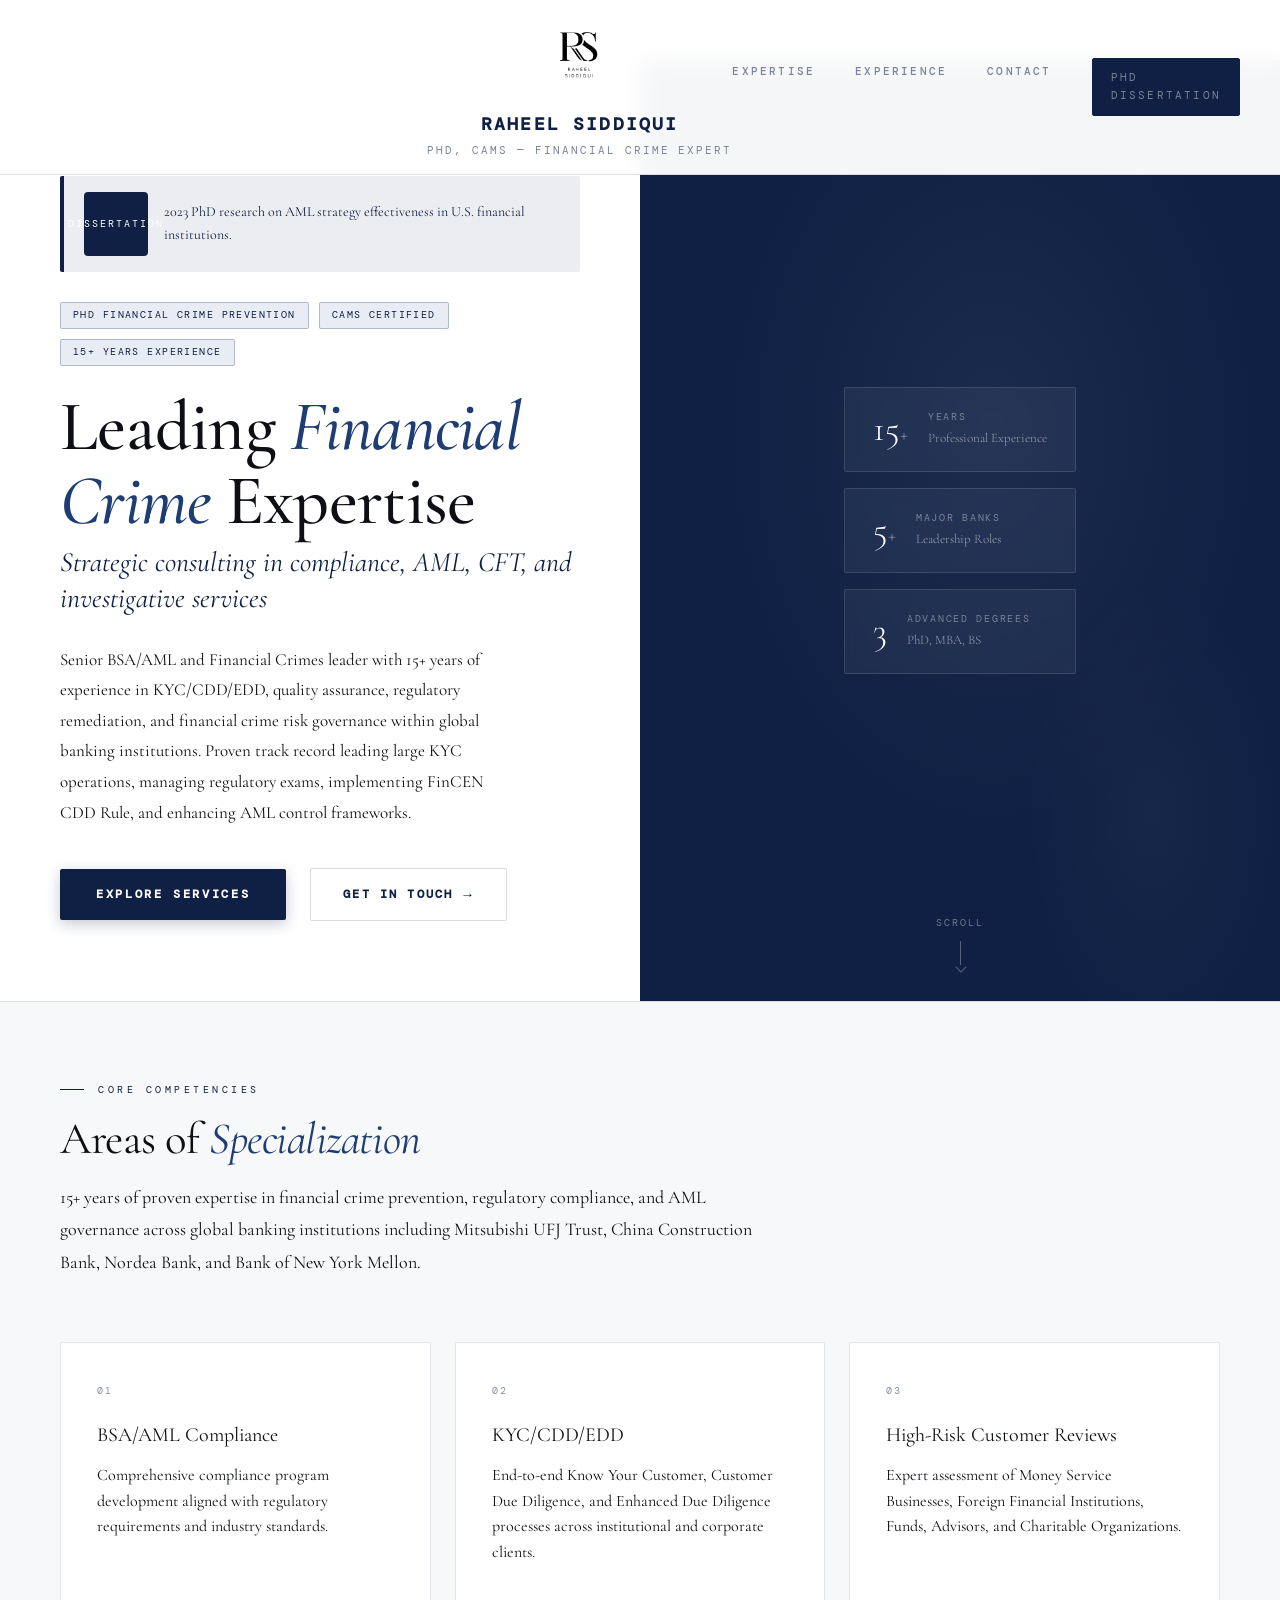
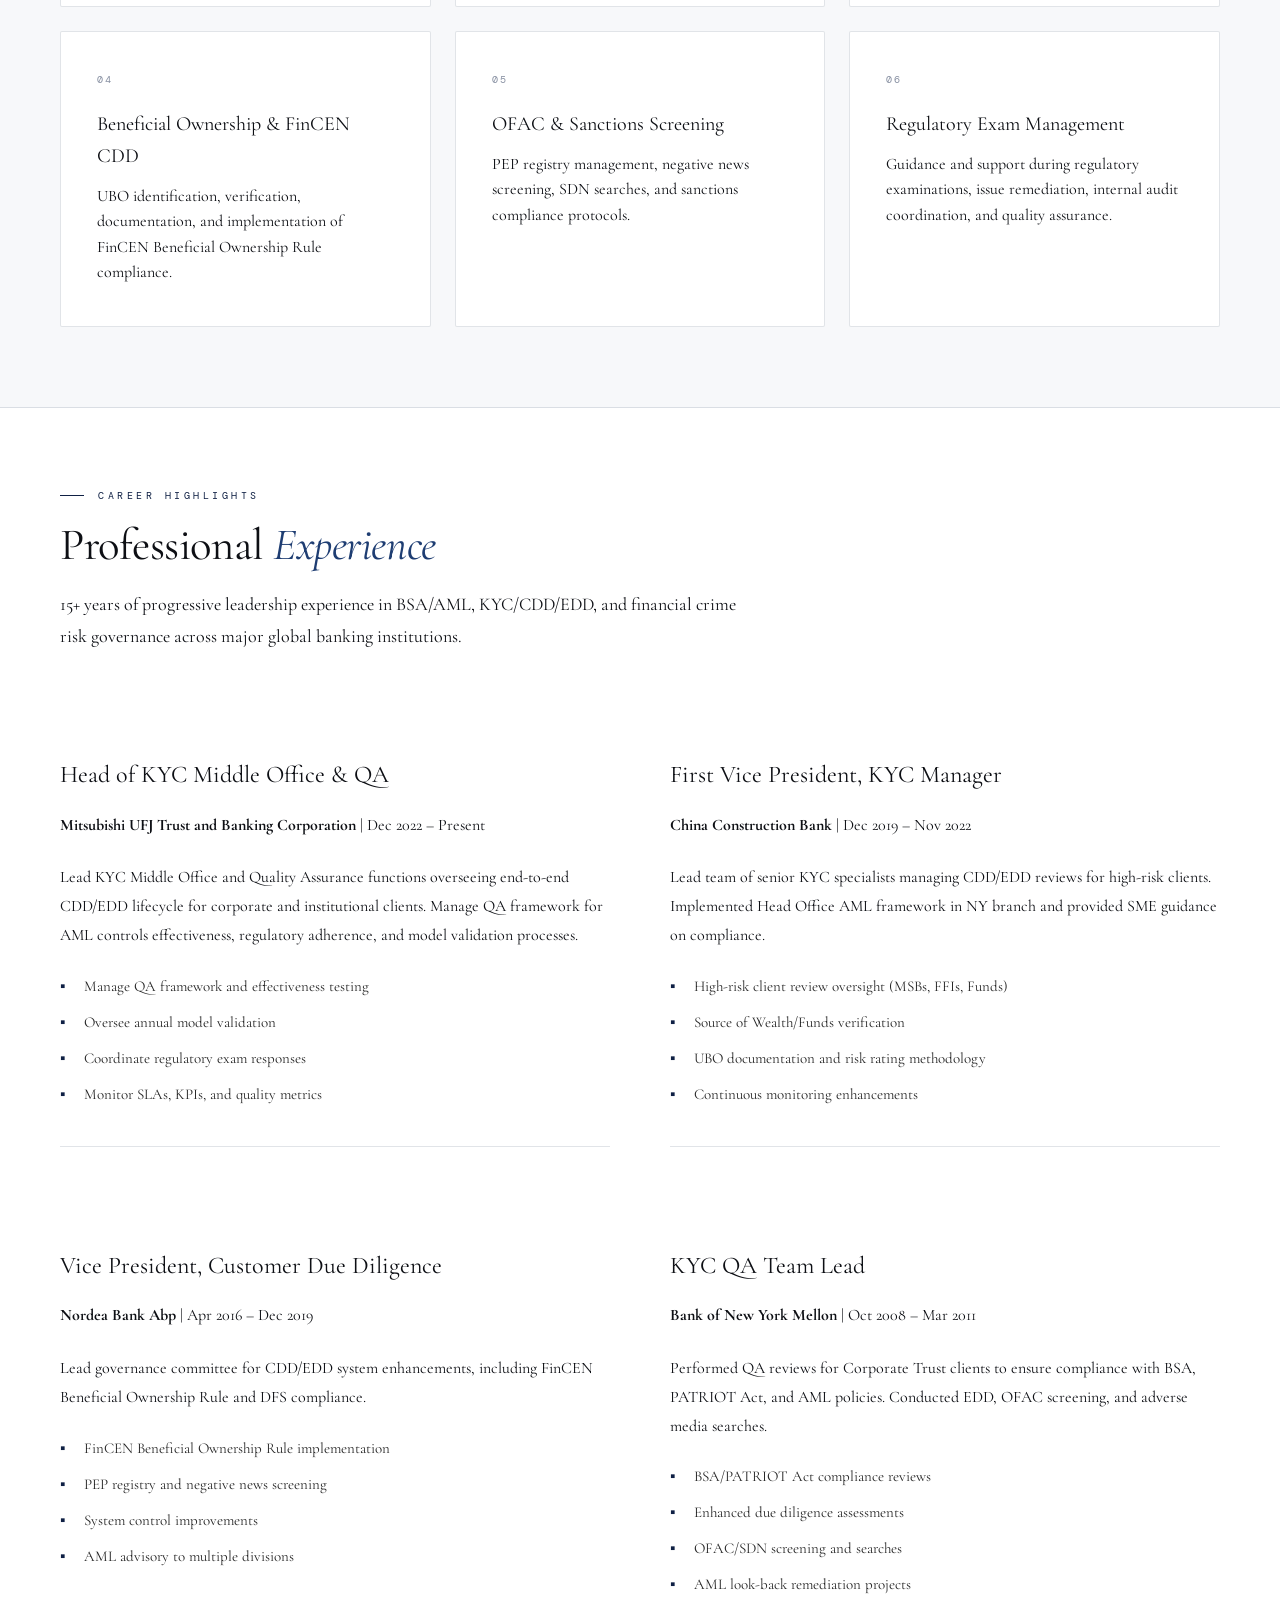
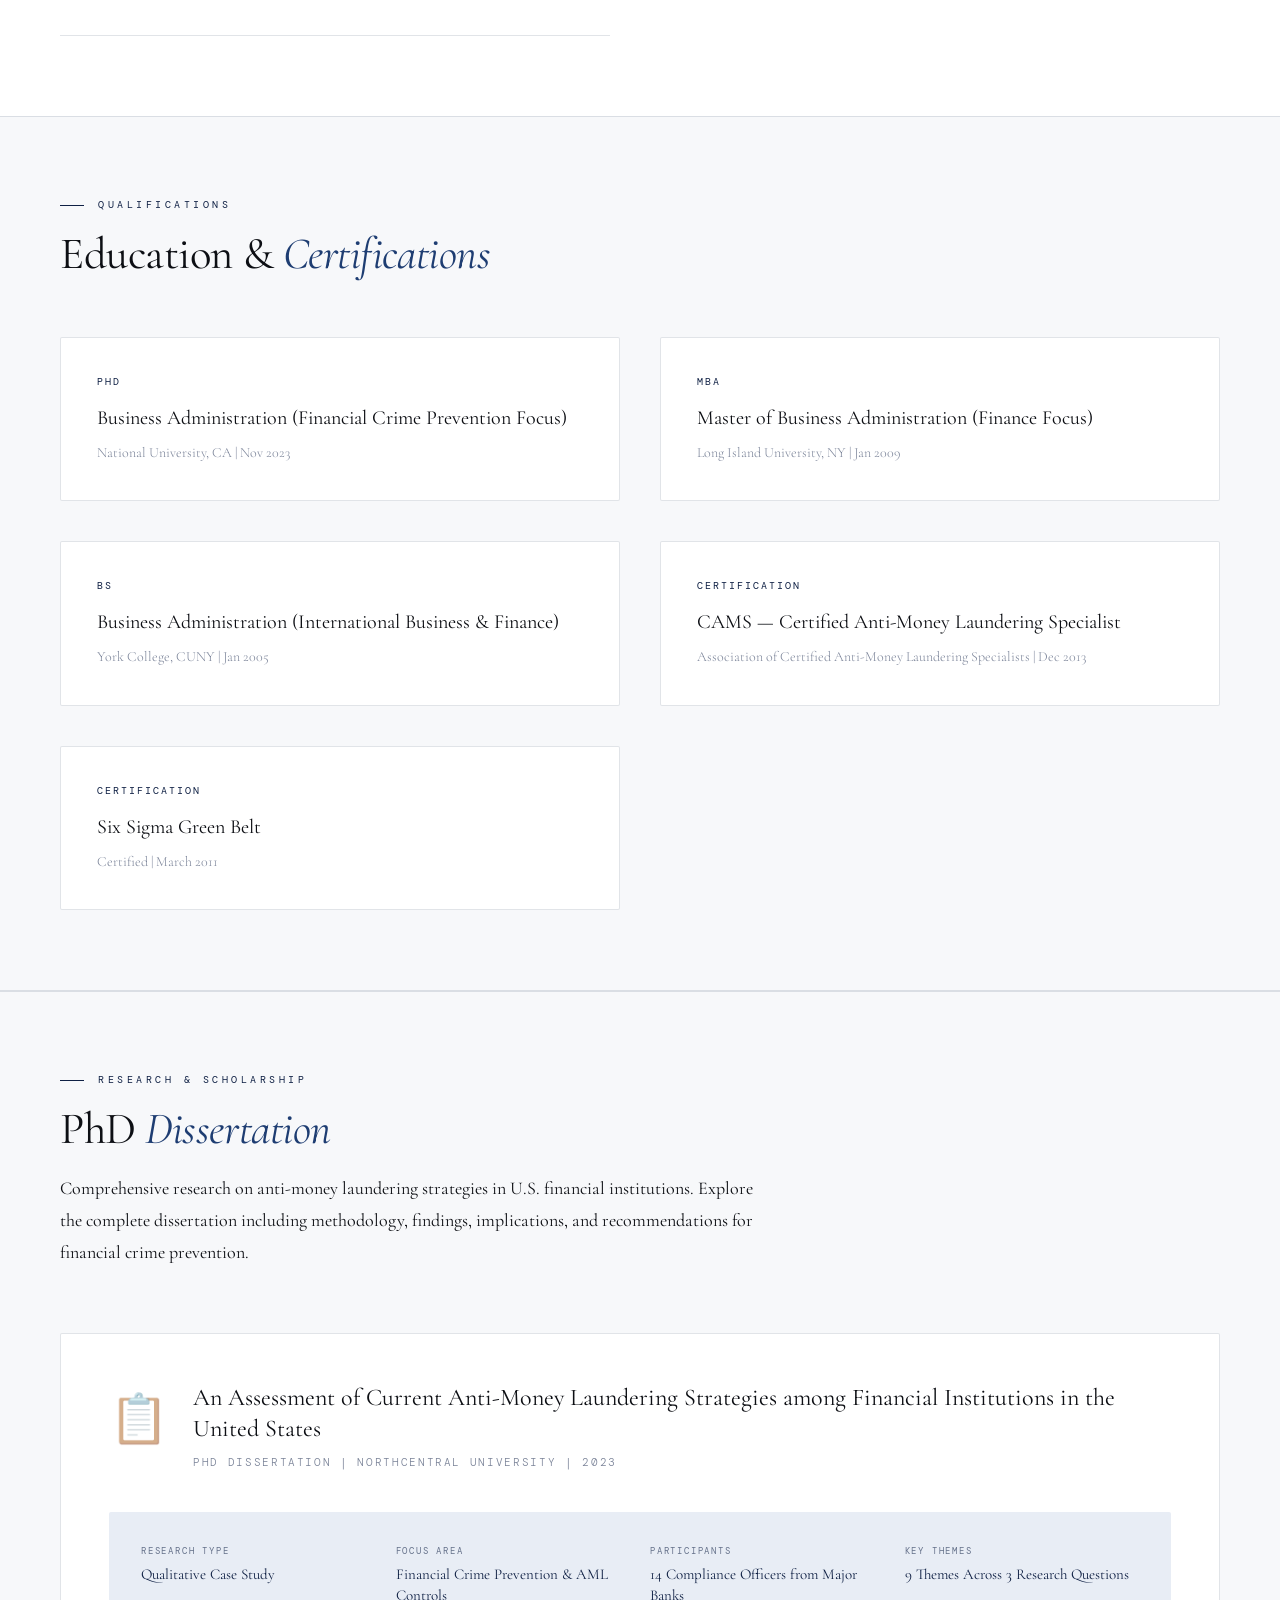
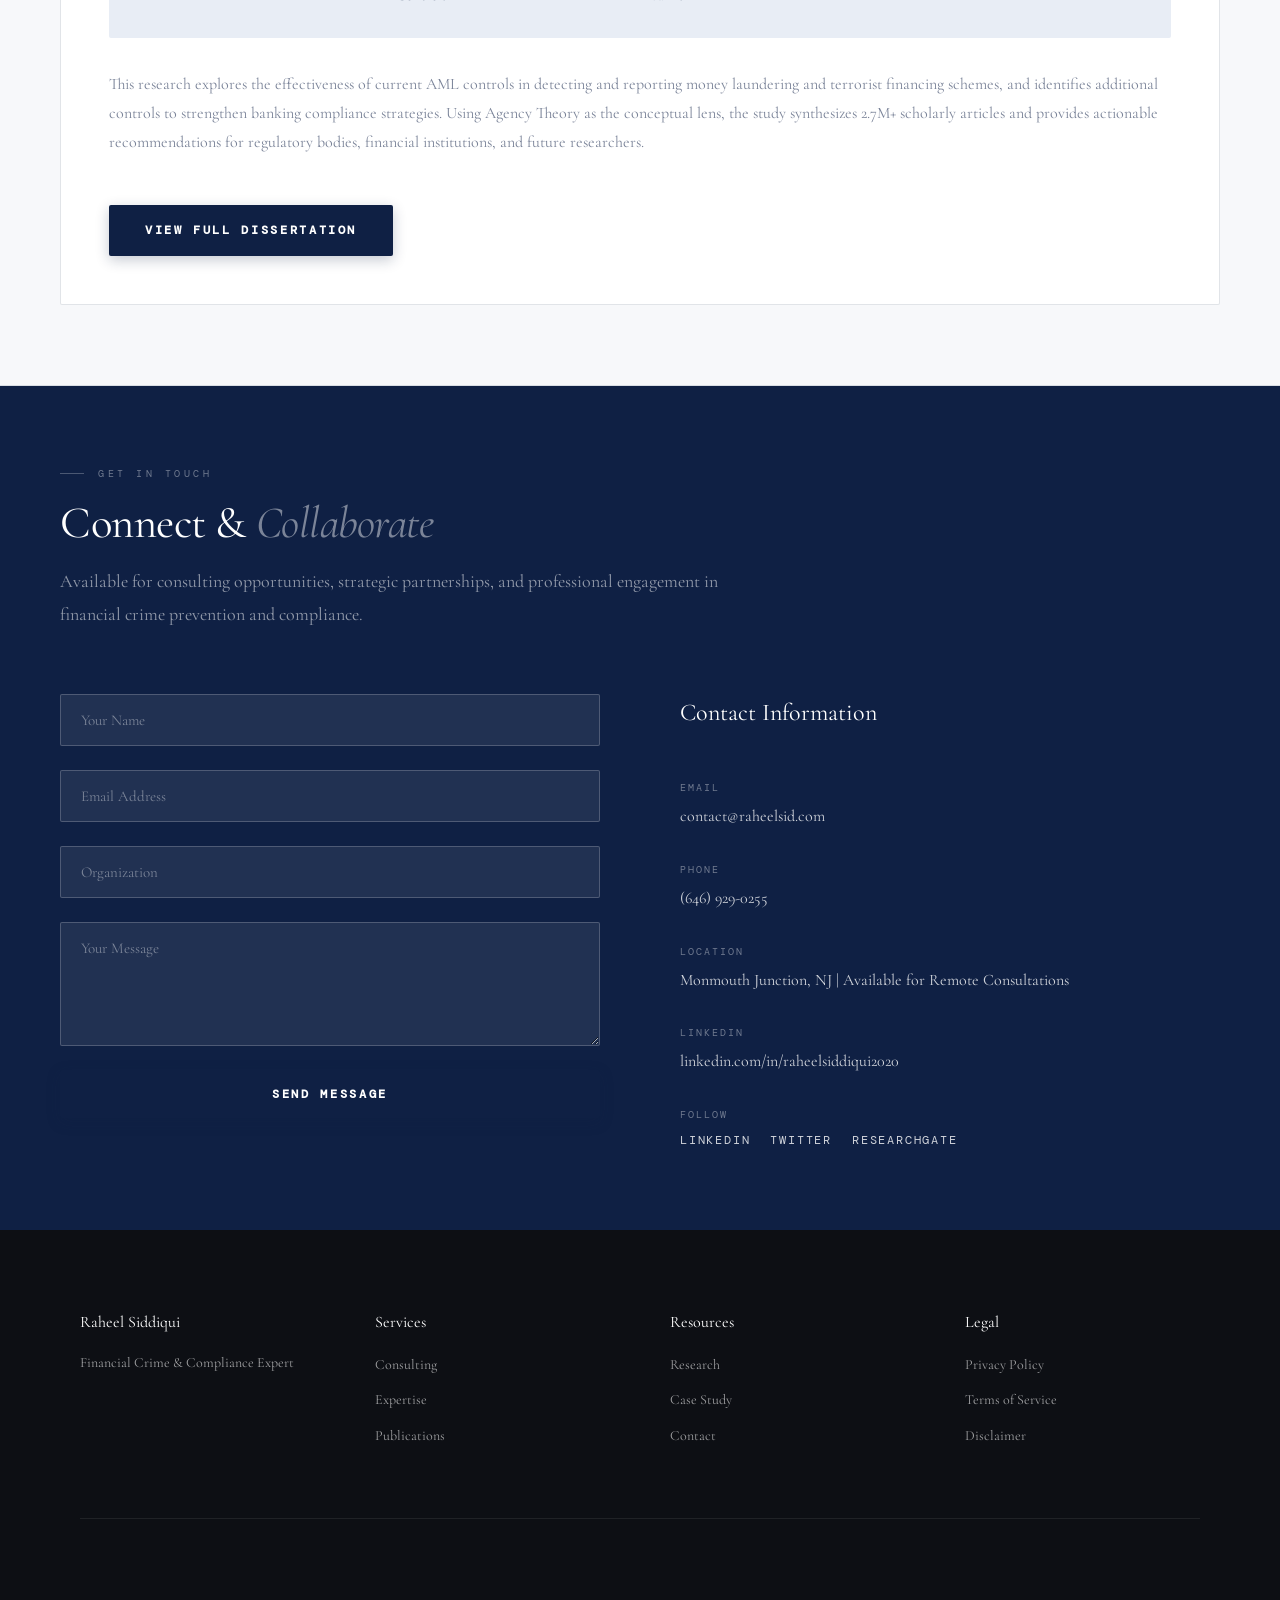
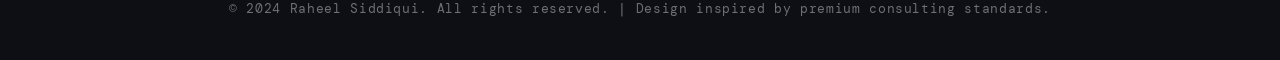
==== commit 11085e9b: "index.html" ====
--- a/index.html
+++ b/index.html
@@ -13,9 +13,9 @@
 <nav class="navbar">
   <div class="nav-logo-block">
     <a href="#" class="logo-link">
-      <img src="./images/logo.png" alt="Dr. Raheel Siddiqui Logo" class="nav-logo-image" onerror="this.onerror=null; this.src='./images/logo.svg';">
+      <img src="./images/logo.png" alt="Raheel Siddiqui Logo" class="nav-logo-image" onerror="this.onerror=null; this.src='./images/logo.svg';">
     </a>
-    <div class="nav-name">Dr. Raheel Siddiqui</div>
+    <div class="nav-name">Raheel Siddiqui</div>
     <div class="nav-title">PhD, CAMS — Financial Crime Expert</div>
   </div>
   <ul class="nav-links">
@@ -32,7 +32,11 @@
     <div class="hero-eyebrow">
       <span>Welcome</span>
     </div>
-
+    <div class="hero-badge">
+      <span class="badge-label">Dissertation</span>
+      <p>2023 PhD research on AML strategy effectiveness in U.S. financial institutions.</p>
+    </div>
+    
     <div class="hero-credential-row">
       <span class="cred-pill">PhD Financial Crime Prevention</span>
       <span class="cred-pill">CAMS Certified</span>
@@ -229,6 +233,50 @@
   </div>
 </section>
 
+<!-- ═══════════════════════ DISSERTATION SECTION ═══════════════════════ -->
+<section class="section dissertation-section">
+  <div class="section-label">Research & Scholarship</div>
+  <h2>PhD <em>Dissertation</em></h2>
+  <p class="section-intro">
+    Comprehensive research on anti-money laundering strategies in U.S. financial institutions. Explore the complete dissertation including methodology, findings, implications, and recommendations for financial crime prevention.
+  </p>
+
+  <div class="dissertation-card">
+    <div class="diss-header">
+      <div class="diss-icon">📋</div>
+      <div>
+        <h3>An Assessment of Current Anti-Money Laundering Strategies among Financial Institutions in the United States</h3>
+        <p class="diss-meta">PhD Dissertation | Northcentral University | 2023</p>
+      </div>
+    </div>
+    
+    <div class="diss-highlights">
+      <div class="highlight-item">
+        <span class="highlight-label">Research Type</span>
+        <span class="highlight-value">Qualitative Case Study</span>
+      </div>
+      <div class="highlight-item">
+        <span class="highlight-label">Focus Area</span>
+        <span class="highlight-value">Financial Crime Prevention & AML Controls</span>
+      </div>
+      <div class="highlight-item">
+        <span class="highlight-label">Participants</span>
+        <span class="highlight-value">14 Compliance Officers from Major Banks</span>
+      </div>
+      <div class="highlight-item">
+        <span class="highlight-label">Key Themes</span>
+        <span class="highlight-value">9 Themes Across 3 Research Questions</span>
+      </div>
+    </div>
+
+    <p class="diss-description">
+      This research explores the effectiveness of current AML controls in detecting and reporting money laundering and terrorist financing schemes, and identifies additional controls to strengthen banking compliance strategies. Using Agency Theory as the conceptual lens, the study synthesizes 2.7M+ scholarly articles and provides actionable recommendations for regulatory bodies, financial institutions, and future researchers.
+    </p>
+
+    <a href="dissertation.html" class="btn-primary diss-btn">View Full Dissertation</a>
+  </div>
+</section>
+
 <!-- ═══════════════════════ CONTACT SECTION ═══════════════════════ -->
 <section id="contact" class="section section-navy">
   <div class="section-label light">Get In Touch</div>
@@ -266,7 +314,7 @@
       </div>
       <div class="info-item">
         <span class="label">Location</span>
-        <p>Princeton, NJ</p>
+        <p>Monmouth Junction, NJ | Available for Remote Consultations</p>
       </div>
       <div class="info-item">
         <span class="label">LinkedIn</span>
@@ -307,6 +355,14 @@
         <li><a href="#contact">Contact</a></li>
       </ul>
     </div>
+    <div class="footer-col">
+      <h4>Legal</h4>
+      <ul>
+        <li><a href="#privacy">Privacy Policy</a></li>
+        <li><a href="#terms">Terms of Service</a></li>
+        <li><a href="#disclaimer">Disclaimer</a></li>
+      </ul>
+    </div>
   </div>
   <div class="footer-bottom">
     <p>&copy; 2024 Raheel Siddiqui. All rights reserved. | Design inspired by premium consulting standards.</p>
